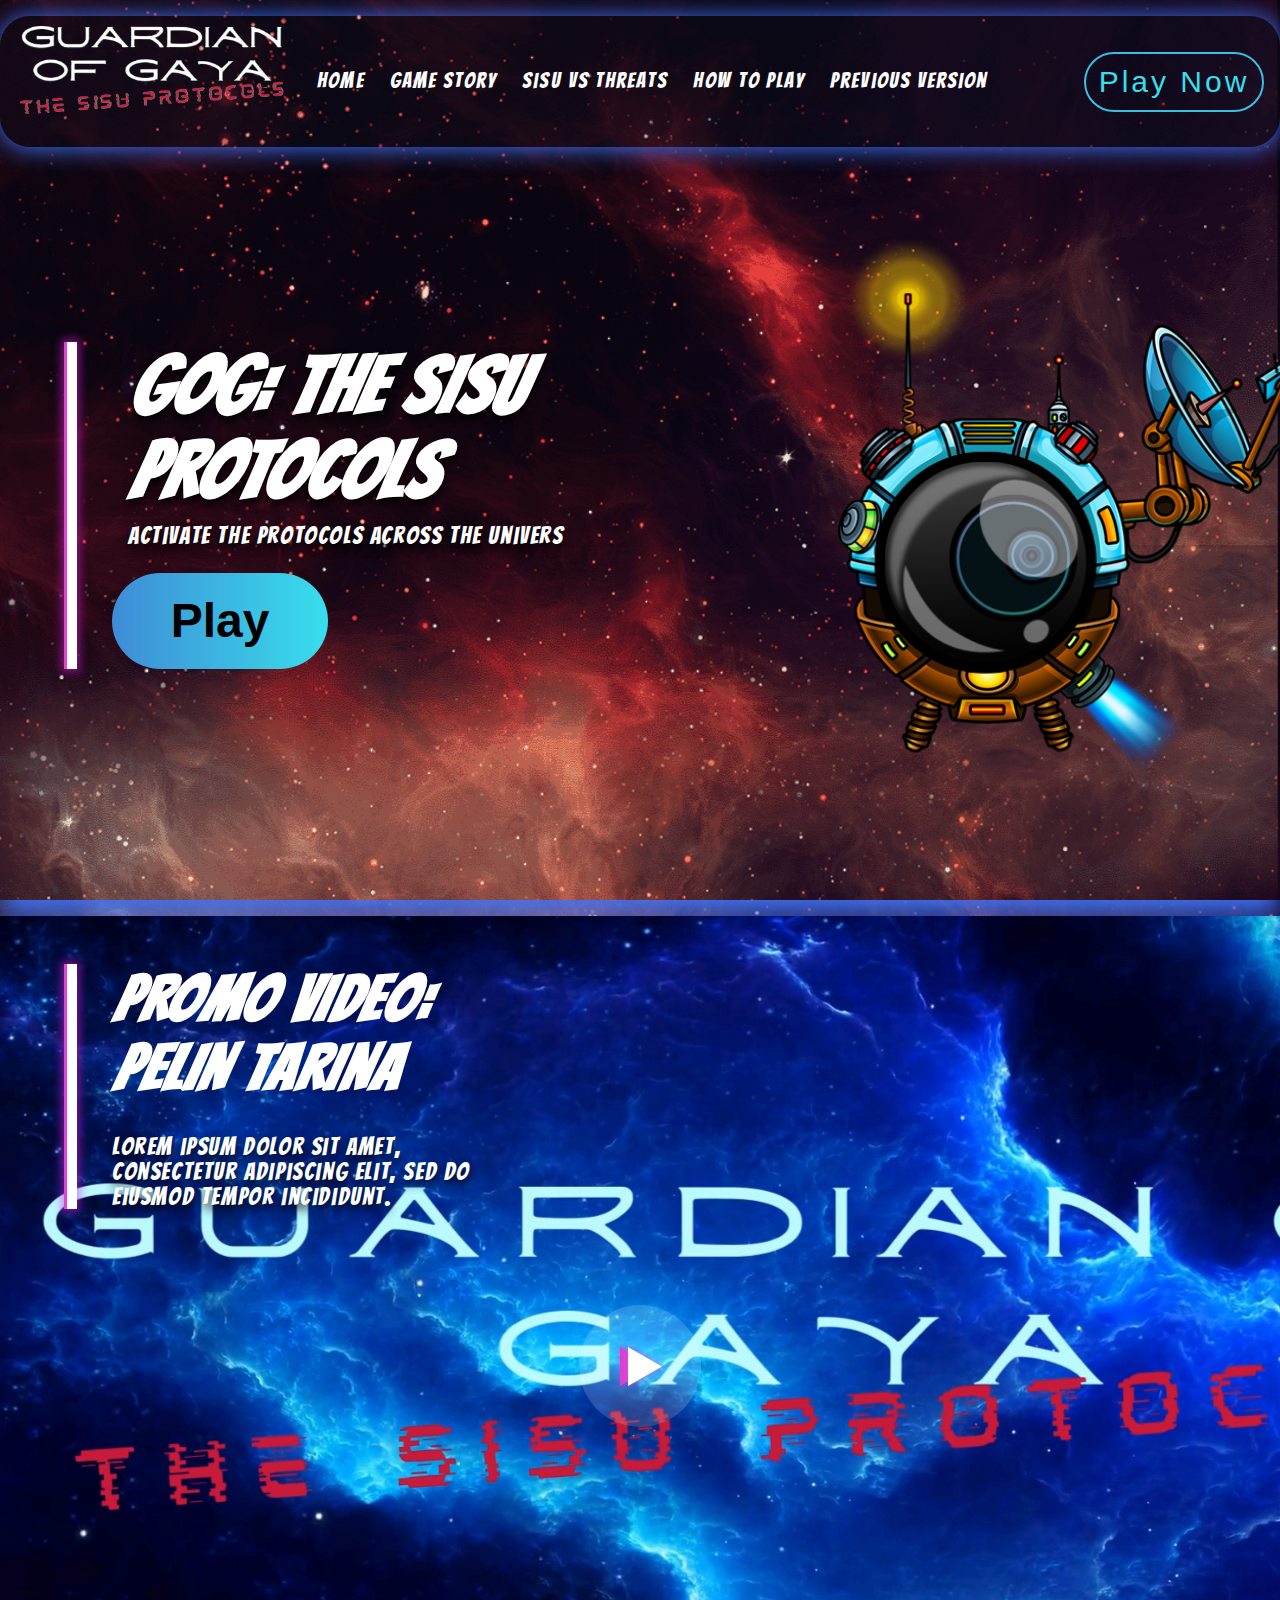
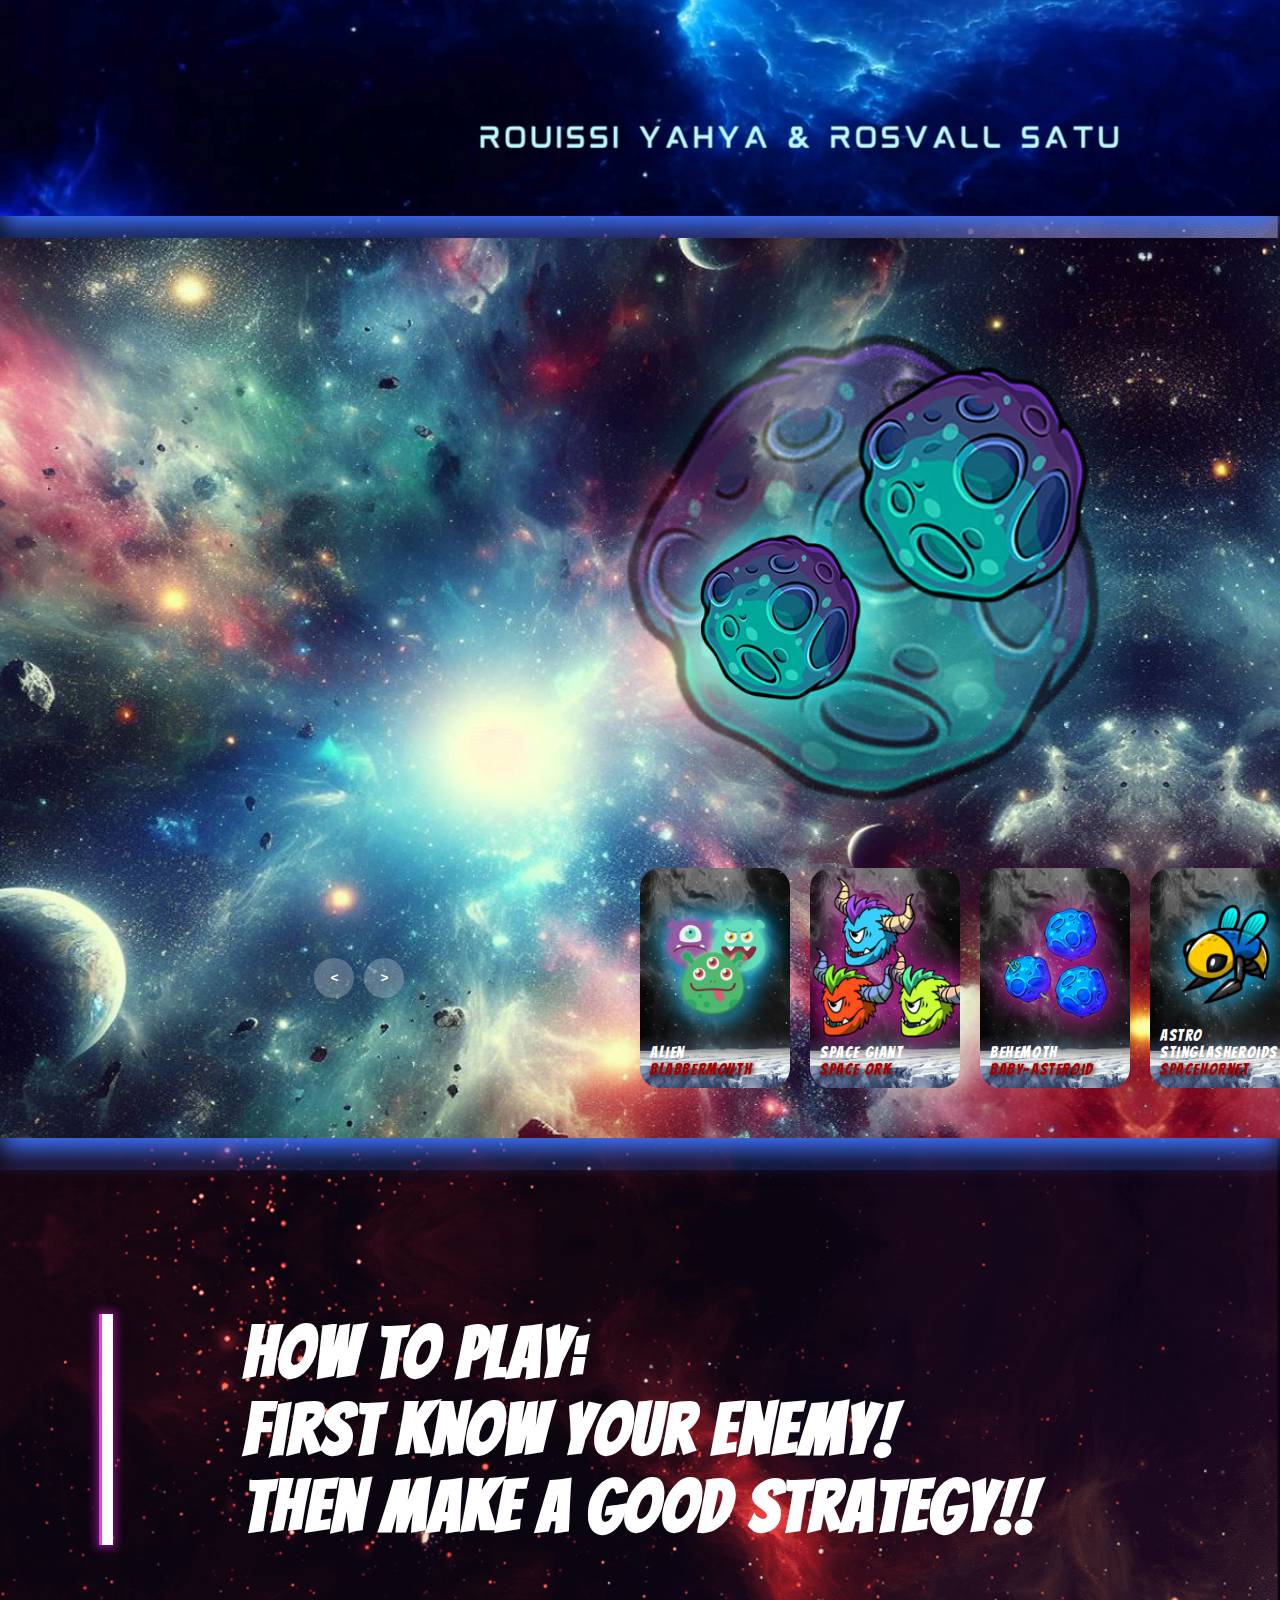
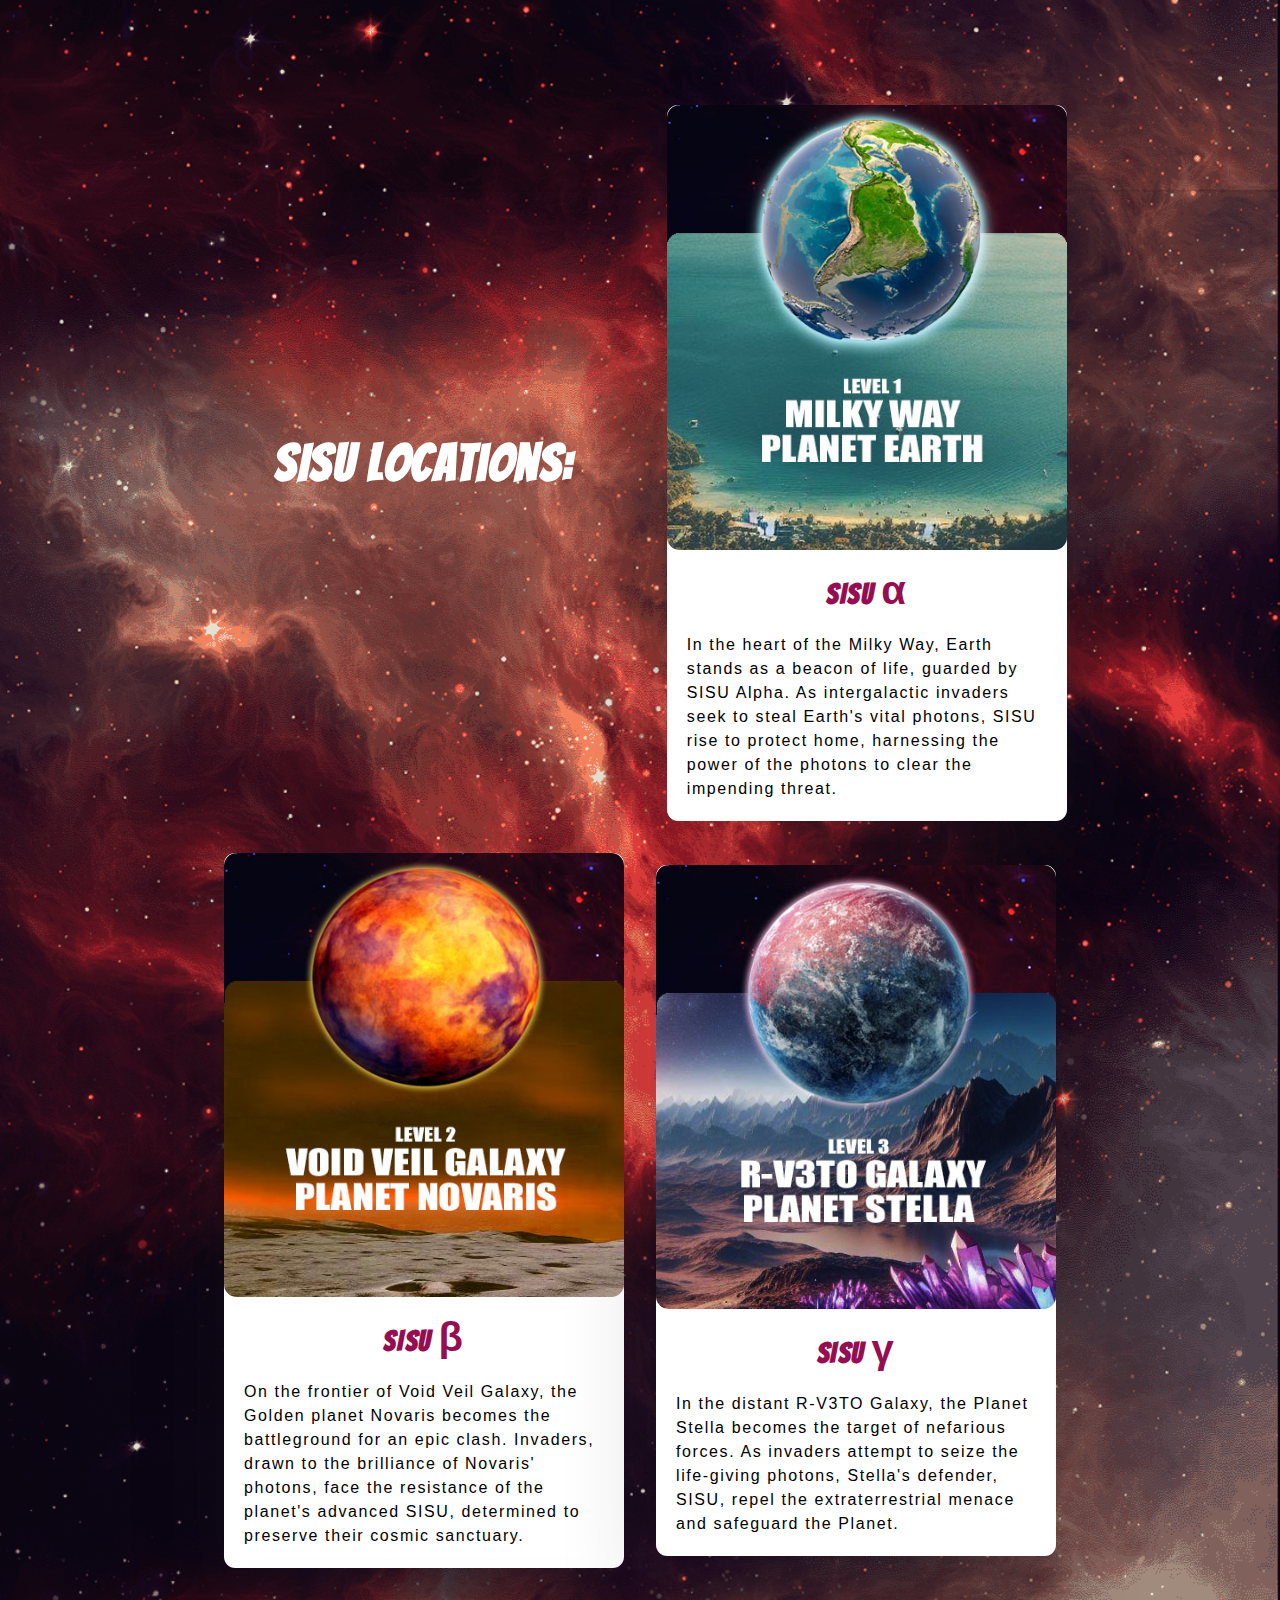
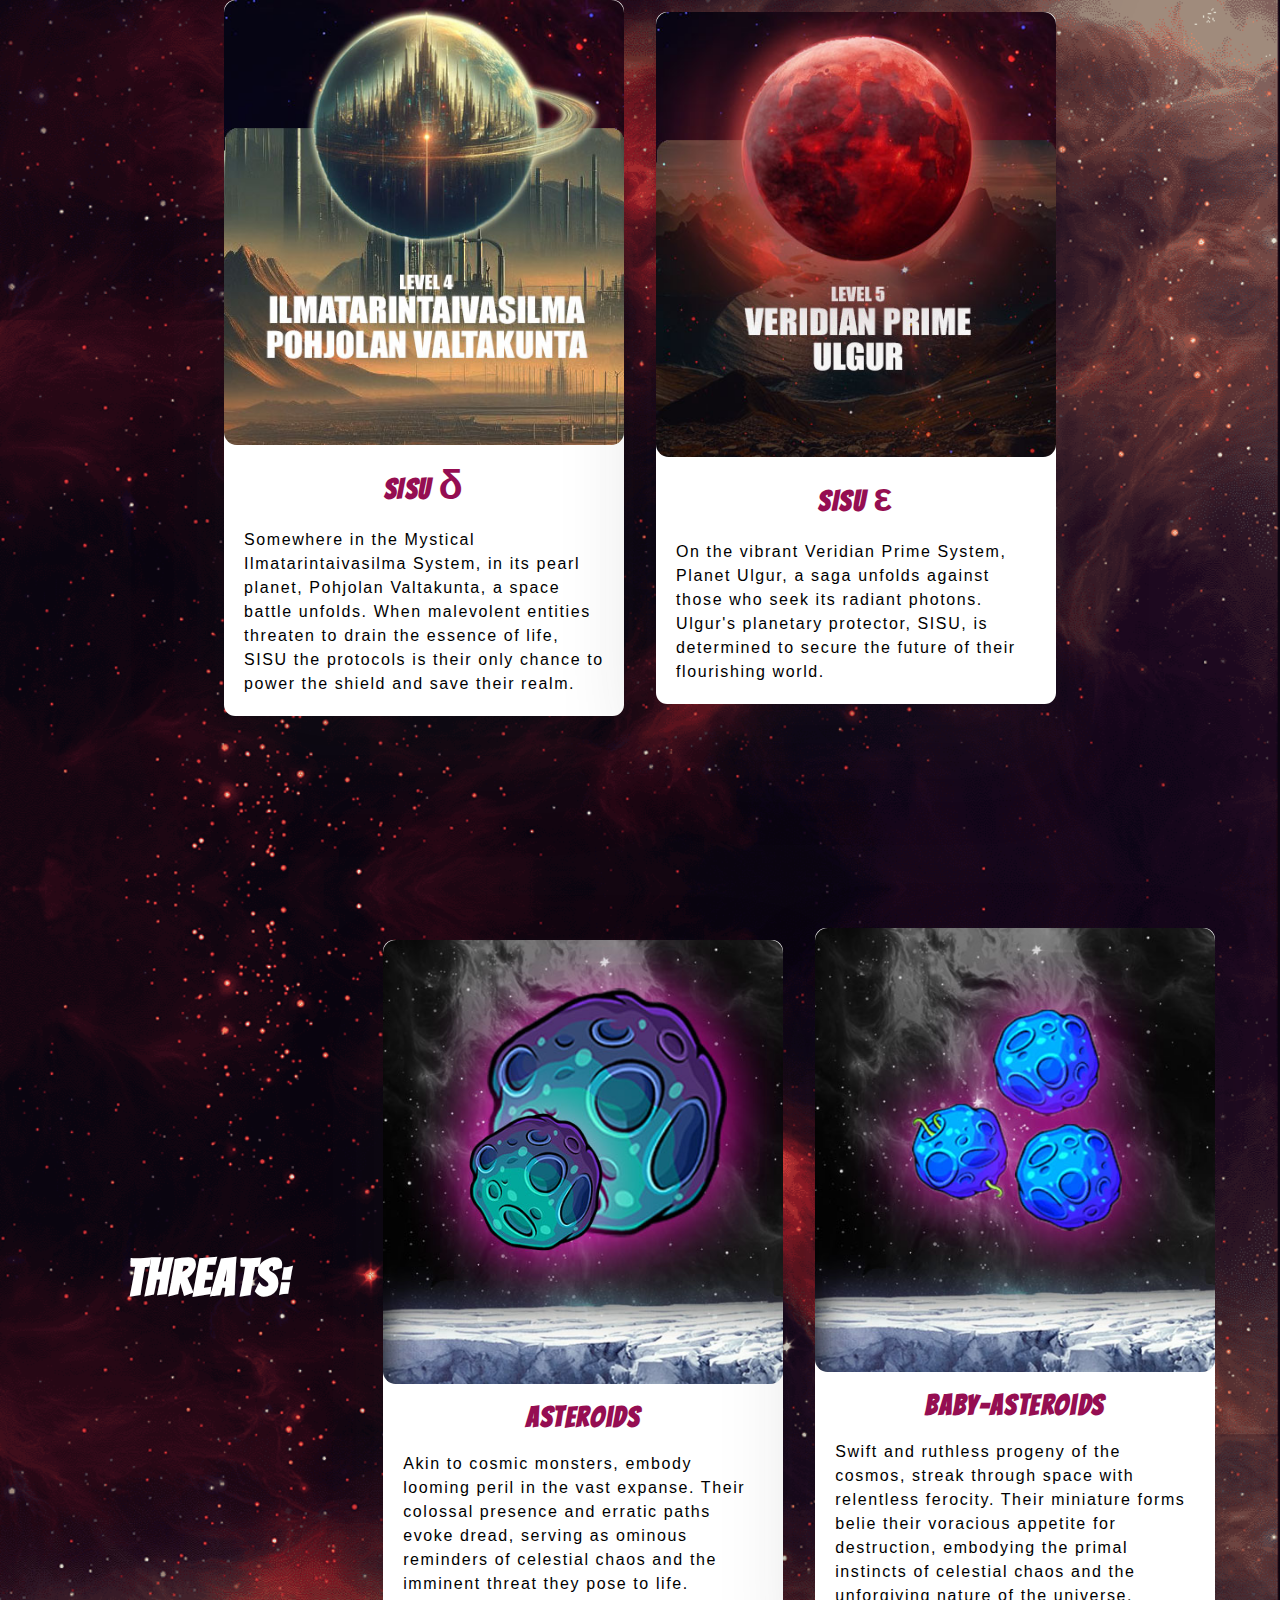
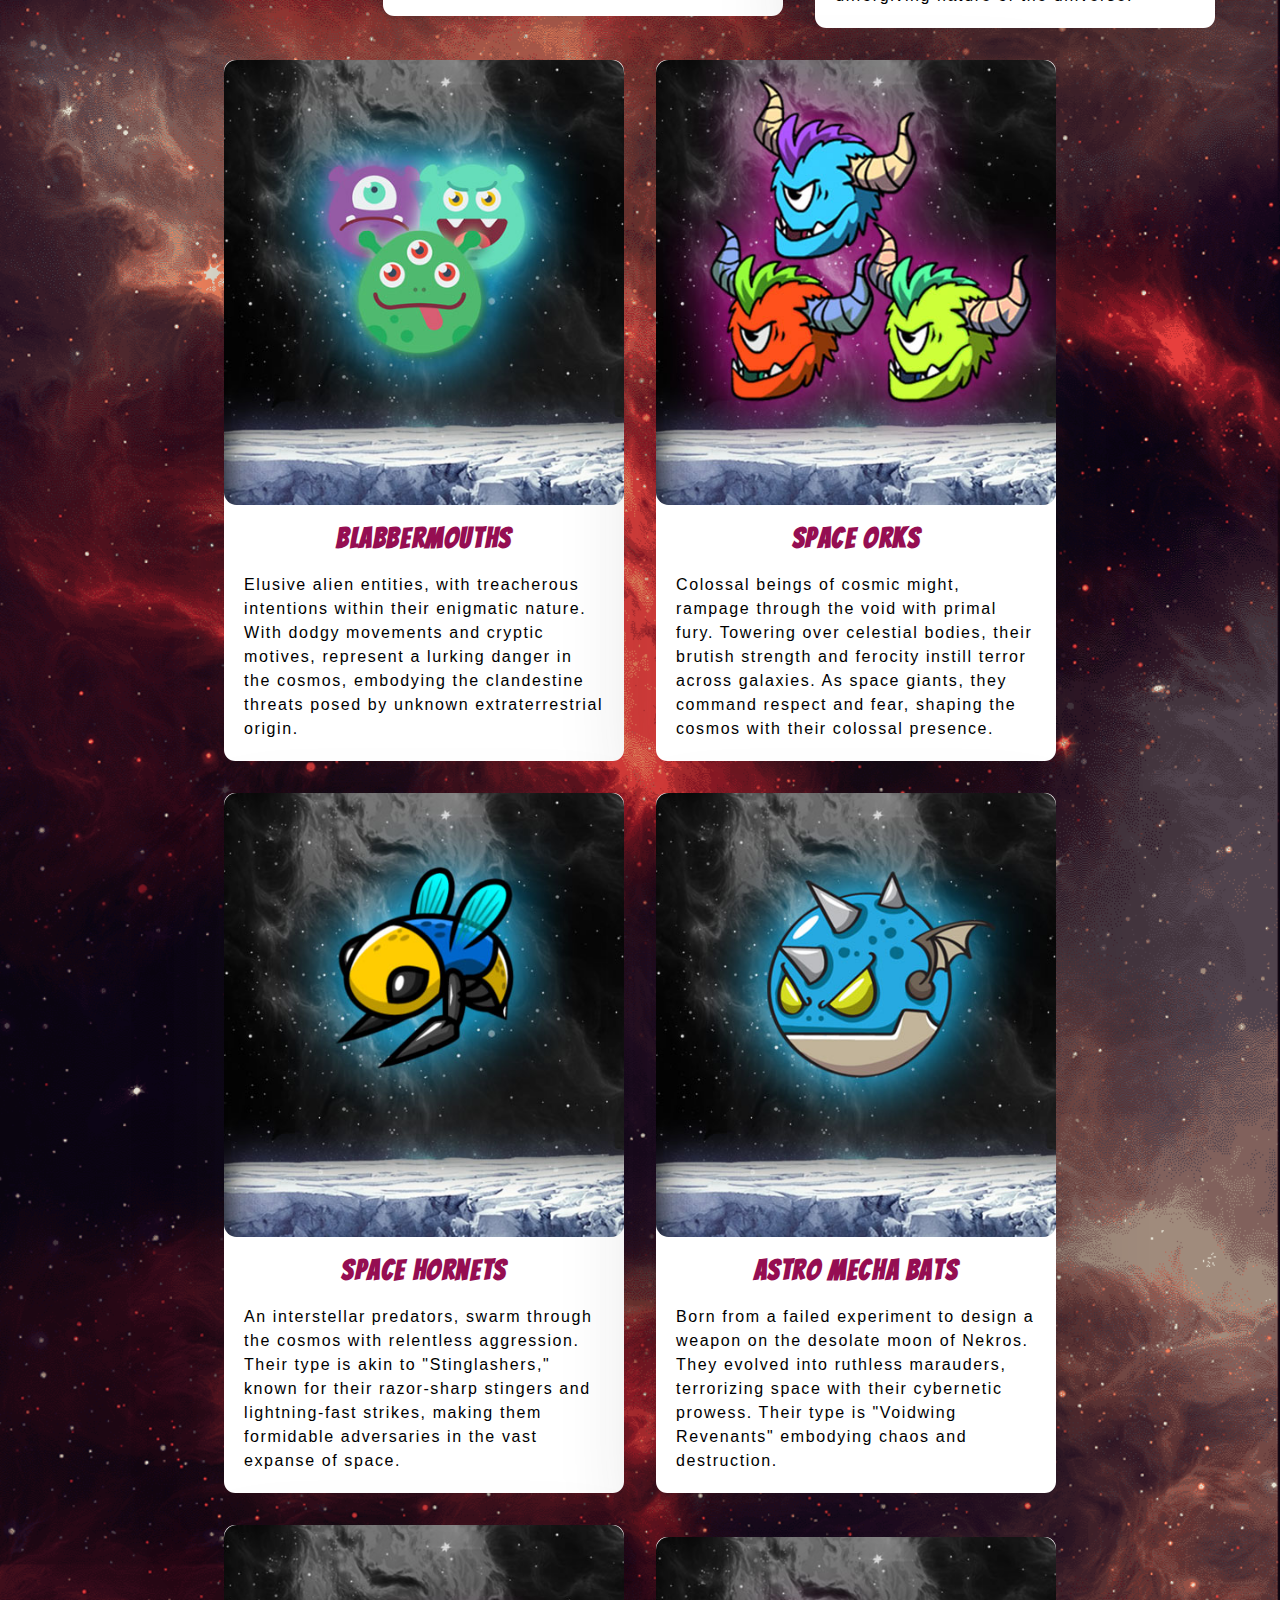
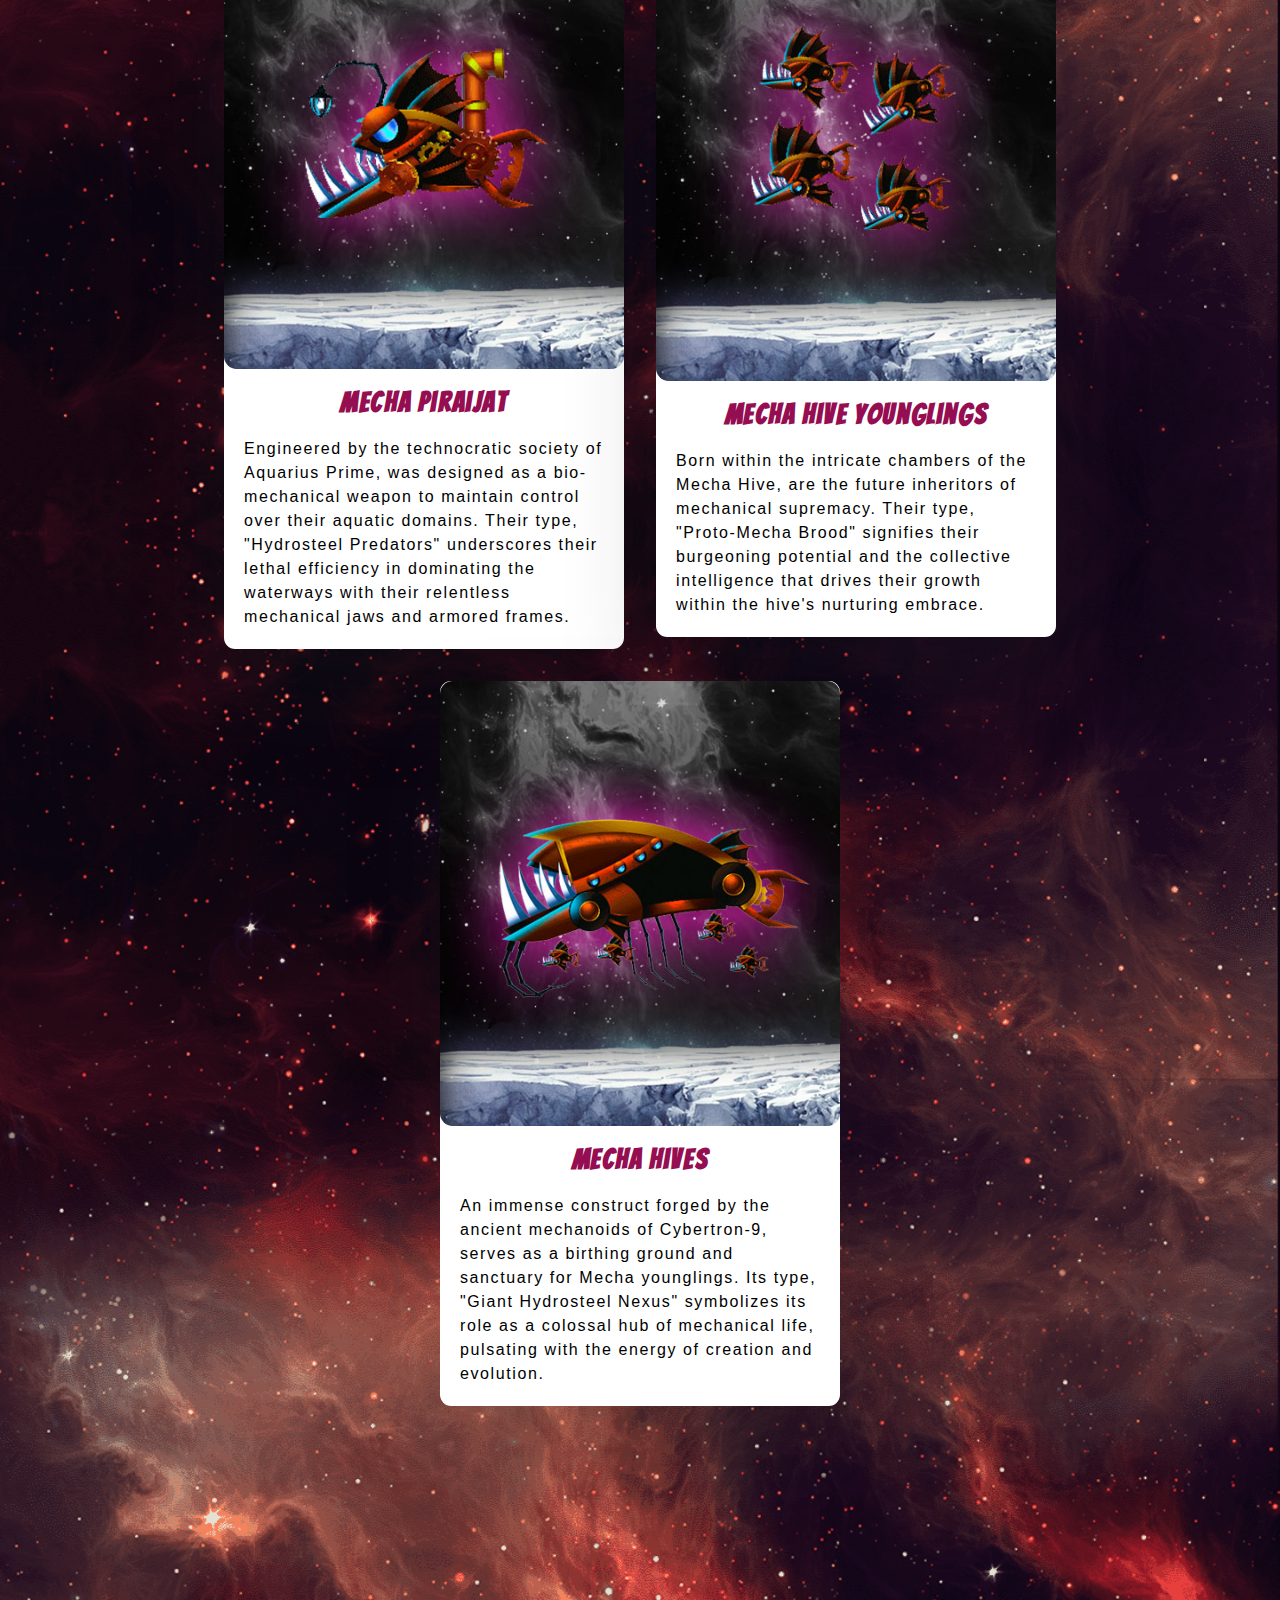
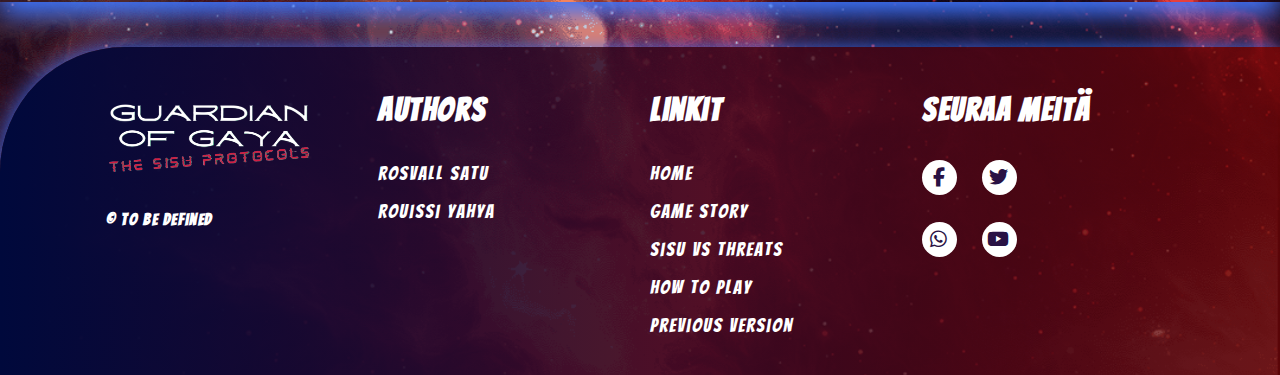
==== index.html @ a4e8c4a3 "style for carousel p" ====
<!DOCTYPE html>
<html lang="en">

<head>
  <meta charset="UTF-8" />
  <meta name="viewport" content="width=device-width, initial-scale=1.0" />
  <!-- Favicon -->
  <link rel="icon" type="image/ico" href="./assets/GoG-favicon.ico" />
  <!-- Google Font -->
  <link rel="preconnect" href="https://fonts.googleapis.com" />
  <link rel="preconnect" href="https://fonts.gstatic.com" crossorigin />
  <link href="https://fonts.googleapis.com/css2?family=Bangers&display=swap" rel="stylesheet" />
  <title>GoG: the SISU Protocols</title>
  <link href="https://cdn.jsdelivr.net/npm/bootstrap@5.3.2/dist/css/bootstrap.min.css" rel="stylesheet"
    integrity="sha384-T3c6CoIi6uLrA9TneNEoa7RxnatzjcDSCmG1MXxSR1GAsXEV/Dwwykc2MPK8M2HN" crossorigin="anonymous" />
  <link rel="stylesheet" href="https://cdnjs.cloudflare.com/ajax/libs/font-awesome/6.2.0/css/all.min.css" />
  <link rel="stylesheet" href="./css/magnific-popup.css" />
  <!-- Main Stylesheets -->
  <link rel="stylesheet" href="./style.css" />
</head>

<body>
  <!-- Top Header Code -->
  <div class="wrapper">
    <nav>
      <div class="menu">
        <!-- logo -->
        <div class="logo">
          <img src="./assets/img/transparent-logo-white.png" onclick="goTo('./index.html')" />
        </div>

        <!-- Menu Bar Code -->
        <input type="checkbox" id="check" />
        <label for="check" class="checkbtn">
          <i class="fas fa-bars"></i>
        </label>
        <ul>
          <li>
            <div class="MobNavBtns">
              <button onclick="goTo('./gog.html')">Play Now</button>
            </div>
          </li>
          <li><a href="./index.html">Home</a></li>
          <li><a href="#game-story">Game Story</a></li>
          <li><a href="#carousel">Sisu vs Threats</a></li>
          <li><a href="#howToPlay">How to play</a></li>
          <li>
            <a href="https://yaro101.github.io/Guardian-of-Gaia-The-SISU-Protocols/">Previous version</a>
          </li>
        </ul>

        <!-- Menu Bar Code End -->

        <!-- Header Button Code -->
        <div class="NavBtns">
          <button onclick="goTo('./gog.html')">Play Now</button>
        </div>
        <!-- Header Button Code End -->
      </div>
    </nav>
    <!-- Top Header Code End -->

    <!-- Content Code -->
    <div class="container complete">
      <div class="InnerDiv">
        <div class="center video-text">
          <p class="title">GoG: The SISU Protocols</p>
          <p class="sub_des">
            Activate the Protocols across the univers
          </p>
          <div class="btns">
            <button onclick="goTo('./gog.html')">Play</button>
          </div>
        </div>
      </div>
    </div>
    <!-- Content Code End -->
  </div>

  <!-- Intro video section -->
  <section id="game-story" class="intro-video-section set-bg d-flex" data-setbg="./assets/img/promo-bg.png">
    <a href="./assets/img/Guardian of Gaya - Pelin tarina.mp4" class="video-play-btn video-popup"><img
        src="./assets/img/icons/solid-right-arrow.png" alt="#" /></a>
    <div class="container">
      <div class="video-text">
        <h2>Promo video: Pelin tarina</h2>
        <p>
          Lorem ipsum dolor sit amet, consectetur adipiscing elit, sed do
          eiusmod tempor incididunt.
        </p>
      </div>
    </div>
  </section>
  <!-- Intro section end -->

  <!-- Carousel -->
  <div id="carousel" class="carousel">
    <!-- list item -->
    <div class="list">
      <div class="item">
        <img src="./assets/img/carousel1.jpg" />
        <div class="content">
          <div class="author">Milkeyway Galaxy</div>
          <div class="title">Behemoths</div>
          <div class="topic">Asteroids</div>
          <div class="des">
            <!-- lorem 50 -->
            <p>
              Description: High Threat !! <br>
              Recommendation: Destroy ! <br>
              If destroyed : +2 &#947; <br>
              Vs The planet : Game over <br>
              Vs SISU : -1 live and -4 &#947;
            </p>
          </div>
        </div>
      </div>
      <div class="item">
        <img src="./assets/img/carousel2.jpg" />
        <div class="content">
          <div class="author">Origin: unknown</div>
          <div class="title">Alien</div>
          <div class="topic">Blabbermouths</div>
          <div class="des">
            <p>
              Blabbermouths, elusive alien entities, conceal treacherous
              intentions within their enigmatic nature. With stealthy
              movements and cryptic motives, they represent a lurking danger
              in the cosmos, embodying the clandestine threats posed by
              unknown extraterrestrial forces.
            </p>
          </div>
        </div>
      </div>
      <div class="item">
        <img src="./assets/img/carousel3.jpg" />
        <div class="content">
          <div class="author">Origin: unknown</div>
          <div class="title">Space Giants</div>
          <div class="topic">Space Orks</div>
          <div class="des">
            <p>
              Space Orks, colossal beings of cosmic might, rampage through the
              void with primal fury. Towering over celestial bodies, their
              brutish strength and ferocity instill terror across galaxies. As
              space giants, they command respect and fear, shaping the cosmos
              with their colossal presence.
            </p>
          </div>
        </div>
      </div>
      <div class="item">
        <img src="./assets/img/carousel4.jpg" />
        <div class="content">
          <div class="author">Origin: Milkeyway Galaxy</div>
          <div class="title">Behemoths</div>
          <div class="topic">Baby-Asteroid</div>
          <div class="des">
            <p>
              Baby-Asteroids, swift and ruthless progeny of the cosmos, streak
              through space with relentless ferocity. Their miniature forms
              belie their voracious appetite for destruction, embodying the
              primal instincts of celestial chaos and the unforgiving nature
              of the universe.
            </p>
          </div>
        </div>
      </div>
      <div class="item">
        <img src="./assets/img/carousel5.jpg" />
        <div class="content">
          <div class="author">Origin: unknown</div>
          <div class="title">Astro Stinglasheroids</div>
          <div class="topic">Spacehornets</div>
          <div class="des">
            <!-- lorem 50 -->
            <p>
              Spacehornets, a swarm of interstellar predators, swarm through
              the cosmos with relentless aggression. Their type is akin to
              "Stinglashers," known for their razor-sharp stingers and
              lightning-fast strikes, making them formidable adversaries in
              the vast expanse of space.
            </p>
          </div>
        </div>
      </div>
      <div class="item">
        <img src="./assets/img/carousel6.jpg" />
        <div class="content">
          <div class="author">Origin: the desolate moon of Nekros</div>
          <div class="title">Voidwing Revenants</div>
          <div class="topic">Astro Mecha Bat</div>
          <div class="des">
            <p>
              The Astro Mecha Bat, born from a failed experiment on the
              desolate moon of Nekros, was initially designed as a weapon of
              mass destruction. Escaping captivity, they evolved into ruthless
              marauders, terrorizing space with their cybernetic prowess.
              Their type is "Voidwing Revenants" embodying chaos and
              destruction in the cosmos.
            </p>
          </div>
        </div>
      </div>
      <div class="item">
        <img src="./assets/img/carousel7.jpg" />
        <div class="content">
          <div class="author">Origin: Cybertron-9</div>
          <div class="title">Hydrosteel Nexus</div>
          <div class="topic">Mecha Piraija</div>
          <div class="des">
            <p>
              The Mecha Piranha, engineered by the technocratic society of
              Aquarius Prime, was designed as a bio-mechanical weapon to
              maintain control over their aquatic domains. Their type,
              "Hydrosteel Predators" underscores their lethal efficiency in
              dominating the waterways with their relentless mechanical jaws
              and armored frames.
            </p>
          </div>
        </div>
      </div>
      <div class="item">
        <img src="./assets/img/carousel8.jpg" />
        <div class="content">
          <div class="author">Origin: Cybertron-9</div>
          <div class="title">Proto-Mecha Brood</div>
          <div class="topic">Hive Younglings</div>
          <div class="des">
            <p>
              The Hive Younglings, born within the intricate chambers of the
              Mecha Hive, are the future inheritors of mechanical supremacy.
              Their type, "Proto-Mecha Brood" signifies their burgeoning
              potential and the collective intelligence that drives their
              growth within the hive's nurturing embrace.
            </p>
          </div>
        </div>
      </div>
      <div class="item">
        <img src="./assets/img/carousel9.jpg" />
        <div class="content">
          <div class="author">Origin: Cybertron-9</div>
          <div class="title">Giant Hydrosteel Nexus</div>
          <div class="topic">Mecha Hive</div>
          <div class="des">
            <p>
              The Mecha Hive, an immense construct forged by the ancient
              mechanoids of Cybertron-9, serves as a birthing ground and
              sanctuary for Mecha younglings. Its type, "Titanic Nexus,"
              symbolizes its role as a colossal hub of mechanical life,
              pulsating with the energy of creation and evolution.
            </p>
          </div>
        </div>
      </div>
      <div class="item">
        <img src="./assets/img/carousel10.jpg" />
        <div class="content">
          <div class="author">5 Diverse levels</div>
          <div class="title">5 Unique Planets</div>
          <div class="topic">5 Unique Galaxies</div>
          <div class="des">
            <p>
              At each level, the challenges intensify, presenting ever more formidable threats. Brace yourself for
              escalating difficulties as you progress, with each stage introducing increasingly daunting adversaries.
            </p>
          </div>
        </div>
      </div>
    </div>
    <!-- list thumnail -->
    <div class="thumbnail">
      <div class="item">
        <img src="./assets/img/asteroids-info.jpg" />
        <div class="content">
          <div class="title">Behemoth</div>
          <div class="description">Asteroid</div>
        </div>
      </div>
      <div class="item">
        <img src="./assets/img/blabbermouths-info.jpg" />
        <div class="content">
          <div class="title">Alien</div>
          <div class="description">Blabbermouth</div>
        </div>
      </div>
      <div class="item">
        <img src="./assets/img/spaceorks-info.jpg" />
        <div class="content">
          <div class="title">Space Giant</div>
          <div class="description">Space Ork</div>
        </div>
      </div>
      <div class="item">
        <img src="./assets/img/babyasteroids-info.jpg" />
        <div class="content">
          <div class="title">Behemoth</div>
          <div class="description">Baby-Asteroid</div>
        </div>
      </div>
      <div class="item">
        <img src="./assets/img/spacehornets-info.jpg" />
        <div class="content">
          <div class="title">Astro Stinglasheroids</div>
          <div class="description">Spacehornet</div>
        </div>
      </div>
      <div class="item">
        <img src="./assets/img/astromechabat-info.jpg" />
        <div class="content">
          <div class="title">Voidwing Revenants</div>
          <div class="description">Astro Mecha Bat</div>
        </div>
      </div>
      <div class="item">
        <img src="./assets/img/mechapiraija-info.jpg" />
        <div class="content">
          <div class="title">Hydrosteel Nexus</div>
          <div class="description">Mecha Piraija</div>
        </div>
      </div>
      <div class="item">
        <img src="./assets/img/hiveyoungling-info.jpg" />
        <div class="content">
          <div class="title">Proto-Mecha Brood</div>
          <div class="description">Younglings</div>
        </div>
      </div>
      <div class="item">
        <img src="./assets/img/mechahive-info.jpg" />
        <div class="content">
          <div class="title">Giant Hydrosteel Nexus</div>
          <div class="description">Mecha Hive</div>
        </div>
      </div>
      <div class="item">
        <img src="./assets/img/level-info.jpg" />
        <div class="content">
          <div class="title">5 Levels</div>
          <div class="description">Various Threats</div>
        </div>
      </div>
    </div>
    <!-- next prev -->

    <div class="arrows">
      <button id="prev"><</button>
      <button id="next">></button>
    </div>
    <!-- time running -->
    <div class="time"></div>
  </div>

  <!-- How to play card layout -->
  <div id="howToPlay" class="h2p-container">
    <h1 class="video-text">
      How To Play: <br />
      First Know your enemy! <br />
      Then Make a good Strategy!!
    </h1>
    <!-- Planets Cards -->
    <div class="h2p-content-section planet-cards">
      <h2 class="descr">SISU Locations:</h2>
      <div class="info-card">
        <img src="./assets/img/earth-info.jpg" />
        <h2>SISU <span class="highlight">&#945;</span></h2>
        <p>
          In the heart of the Milky Way, Earth stands as a beacon of life,
          guarded by SISU Alpha. As intergalactic invaders seek to steal
          Earth's vital photons, SISU rise to protect home,
          harnessing the power of the photons to clear the impending threat.
          <br />
        </p>
      </div>
      <div class="info-card">
        <img src="./assets/img/novaris-info.jpg" />
        <h2>SISU <span class="highlight">&#946;</span></h2>
        <p>
          On the frontier of Void Veil Galaxy, the Golden planet Novaris
          becomes the battleground for an epic clash. Invaders, drawn to the
          brilliance of Novaris' photons, face the resistance of the planet's
          advanced SISU, determined to preserve their cosmic
          sanctuary. <br />
        </p>
      </div>
      <div class="info-card">
        <img src="./assets/img/stella-info.jpg" />
        <h2>SISU <span class="highlight">&#947;</span></h2>
        <p>
          In the distant R-V3TO Galaxy, the Planet Stella
          becomes the target of nefarious forces. As invaders attempt to seize
          the life-giving photons, Stella's defender, SISU, repel the extraterrestrial menace and safeguard
          the Planet.
        </p>
      </div>
      <div class="info-card">
        <img src="./assets/img/pohjolanvaltakunta-info.jpg" />
        <h2>SISU <span class="highlight">&#948;</span></h2>
        <p>
          Somewhere in the Mystical Ilmatarintaivasilma System, in its pearl planet, Pohjolan
          Valtakunta, a space battle unfolds. When malevolent entities threaten
          to drain the essence of life, SISU the protocols is their only chance to power the shield and save their
          realm.
        </p>
      </div>
      <div class="info-card">
        <img src="./assets/img/ulgur-info.jpg" />
        <h2>SISU <span class="highlight">&#949;</span></h2>
        <p>
          On the vibrant Veridian Prime System, Planet Ulgur, a saga unfolds
          against those who seek its radiant photons. Ulgur's planetary
          protector, SISU, is determined to secure the future of their
          flourishing world.
        </p>
      </div>
    </div>
    <!-- Threats Cards -->
    <div class="h2p-content-section">
      <h2 class="descr">Threats:</h2>
      <div class="info-card threat-card">
        <img src="./assets/img/asteroids-info.jpg" />
        <h2>Asteroids</h2>
        <p>
          Akin to cosmic monsters, embody looming peril in the vast
          expanse. Their colossal presence and erratic paths evoke dread,
          serving as ominous reminders of celestial chaos and the imminent
          threat they pose to life.
        </p>
      </div>
      <div class="info-card threat-card">
        <img src="./assets/img/babyasteroids-info.jpg" />
        <h2>Baby-Asteroids</h2>
        <p>
          Swift and ruthless progeny of the cosmos, streak
          through space with relentless ferocity. Their miniature forms belie
          their voracious appetite for destruction, embodying the primal
          instincts of celestial chaos and the unforgiving nature of the
          universe.
        </p>
      </div>
      <div class="info-card">
        <img src="./assets/img/blabbermouths-info.jpg" />
        <h2>Blabbermouths</h2>
        <p>
          Elusive alien entities, with treacherous
          intentions within their enigmatic nature. With dodgy movements
          and cryptic motives, represent a lurking danger in the cosmos,
          embodying the clandestine threats posed by unknown extraterrestrial
          origin.
        </p>
      </div>
      <div class="info-card threat-card">
        <img src="./assets/img/spaceorks-info.jpg" />
        <h2>Space Orks</h2>
        <p>
          Colossal beings of cosmic might, rampage through the
          void with primal fury. Towering over celestial bodies, their brutish
          strength and ferocity instill terror across galaxies. As space
          giants, they command respect and fear, shaping the cosmos with their
          colossal presence.
        </p>
      </div>
      <div class="info-card">
        <img src="./assets/img/spacehornets-info.jpg" />
        <h2>Space Hornets</h2>
        <p>
          An interstellar predators, swarm through the
          cosmos with relentless aggression. Their type is akin to
          "Stinglashers," known for their razor-sharp stingers and
          lightning-fast strikes, making them formidable adversaries in the
          vast expanse of space.
        </p>
      </div>
      <div class="info-card">
        <img src="./assets/img/astromechabat-info.jpg" />
        <h2>Astro Mecha Bats</h2>
        <p>
          Born from a failed experiment to design a weapon on the desolate
          moon of Nekros. They evolved into ruthless
          marauders, terrorizing space with their cybernetic prowess. Their
          type is "Voidwing Revenants" embodying chaos and destruction.
        </p>
      </div>
      <div class="info-card threat-card">
        <img src="./assets/img/mechapiraija-info.jpg" />
        <h2>Mecha Piraijat</h2>
        <p>
          Engineered by the technocratic society of
          Aquarius Prime, was designed as a bio-mechanical weapon to maintain
          control over their aquatic domains. Their type, "Hydrosteel
          Predators" underscores their lethal efficiency in dominating the
          waterways with their relentless mechanical jaws and armored frames.
        </p>
      </div>
      <div class="info-card threat-card">
        <img src="./assets/img/hiveyoungling-info.jpg" />
        <h2>Mecha Hive Younglings</h2>
        <p>
          Born within the intricate chambers of the Mecha
          Hive, are the future inheritors of mechanical supremacy. Their type,
          "Proto-Mecha Brood" signifies their burgeoning potential and the
          collective intelligence that drives their growth within the hive's
          nurturing embrace.
        </p>
      </div>
      <div class="info-card threat-card">
        <img src="./assets/img/mechahive-info.jpg" />
        <h2>Mecha Hives</h2>
        <p>
          An immense construct forged by the ancient
          mechanoids of Cybertron-9, serves as a birthing ground and sanctuary
          for Mecha younglings. Its type, "Giant Hydrosteel Nexus" symbolizes its role
          as a colossal hub of mechanical life, pulsating with the energy of
          creation and evolution.
        </p>
      </div>
    </div>
  </div>
  <footer>
    <div class="row">
      <div class="col">
        <a href="'./index.html'"><img src="./assets/img/transparent-logo-white.png" class="logo" alt="logo" /></a>
        <h5>© to be defined</h5>
      </div>
      <div class="col">
        <h3>Authors</h3>
        <ul class="footer-ul">
          <li><a href="https://github.com/saturosvall">Rosvall Satu</a></li>
          <li><a href="https://github.com/Yaro101">Rouissi Yahya</a></li>
        </ul>
      </div>
      <div class="col">
        <h3>Linkit</h3>
        <ul class="footer-ul">
          <li><a href="./index.html">Home</a></li>
          <li><a href="#game-story">Game Story</a></li>
          <li><a href="#carousel">Sisu vs Threats</a></li>
          <li><a href="#howToPlay">How to play</a></li>
          <li>
            <a href="https://yaro101.github.io/Guardian-of-Gaia-The-SISU-Protocols/">Previous version</a>
          </li>
        </ul>
      </div>
      <div class="col">
        <h3>Seuraa meitä</h3>
        <div class="some">
          <a href="#"><i class="fab fa-facebook-f"></i></a>
          <a href="#"><i class="fab fa-twitter"></i></a>
          <br /><br />
          <a href="#"><i class="fab fa-whatsapp"></i></a>
          <a href="#"><i class="fab fa-youtube"></i></a>
        </div>
      </div>
    </div>
  </footer>

  <!--======  cdnjs and Javascripts & Jquery for webpage ======-->
  <script src="https://cdn.jsdelivr.net/npm/bootstrap@5.3.2/dist/js/bootstrap.bundle.min.js"
    integrity="sha384-C6RzsynM9kWDrMNeT87bh95OGNyZPhcTNXj1NW7RuBCsyN/o0jlpcV8Qyq46cDfL"
    crossorigin="anonymous"></script>
  <script src="./webpage-js/jquery-3.2.1.min.js"></script>
  <script src="./webpage-js/jquery.magnific-popup.min.js"></script>
  <script src="./webpage-js/main.js"></script>
</body>

</html>
---- style.css ----
* {
  margin: 0;
  padding: 0;
  box-sizing: border-box;
}

html,
body {
  height: 100%;
  font-family: "Bangers", sans-serif;
  letter-spacing: 0.1em;
  -webkit-font-smoothing: antialiased;
}

body {
  background-image: url(./assets/img/websiteBackground.png);
  background-size: cover;
  background-position: top center;
  background-repeat: repeat-y;
}

nav {
  width: 100%;
  padding: 1em 0;
  z-index: 12;
}

nav .menu {
  max-width: 100%;
  margin: auto;
  display: flex;
  align-items: center;
  justify-content: space-between;
  padding: 0 1em;
  background: #08162438;
  border-radius: 30px;
  /* padding: 2px 20px 0; */
  /* margin: 1em 1em; */
  box-shadow: 0 1px 25px hsl(223, 99%, 62%);
}

.menu .logo img {
  width: 270px;
  cursor: pointer;
}

.menu ul li {
  list-style: none;
}

.menu ul li a {
  text-decoration: none;
  color: #fff;
  font-size: 1.3rem;
  letter-spacing: 0.1em;
  font-weight: 500;
  padding: 0.5em 0.6em;
  border-radius: 50px;
  transition: all 0.3s ease;
}

.menu ul li a:hover {
  background-image: linear-gradient(to right, #3f8cd6, #38deec);
  color: #000;
  margin: 0.5em 1em;
  box-shadow: 0 0px 25px hsl(223, 99%, 62%);
}

.NavBtns button {
  height: 60px;
  width: 180px;
  border-radius: 50px;
  border: 2px solid #3bbee3;
  font-size: 30px;
  letter-spacing: 0.1em;
  font-weight: 500;
  padding: 0 10px;
  cursor: pointer;
  outline: none;
  transition: all 0.3s ease;
  color: #38deec;
  background: transparent;
}

.NavBtns button:hover {
  background-image: linear-gradient(to right, #3f8cd6, #38deec);
  color: #000;
  margin: 0.7em 0.4em;
  box-shadow: 0 1px 25px hsl(223, 99%, 62%);
}

.wrapper {
  height: 100%;
  box-shadow: 0 13px 25px hsl(223, 99%, 62%);
}

.container {
  width: 100%;
  height: auto;
  margin: 0 auto;
  padding: 1em 1em;
  margin: 1em 1em;
  /* box-shadow: 0 0px 25px hsl(223, 99%, 62%); */
}
.complete {
  height: 60%;
  width: 100%;
  margin-top: 8vh;
  background-image: url(./assets/img/robot_pose1.png);
  background-repeat: no-repeat;
  background-size: contain;
  background-position-x: right;
  display: flex;
  align-items: center;
  /* border-top-left-radius: 20px;
  border-top-right-radius: 20px; */
  /* box-shadow: 0 3px 25px hsl(355, 78%, 55%); */
  /* box-shadow: 0 3px 25px hsl(223,99%,62%); */
  /* box-shadow: 0 -1px 15px hsl(223, 99%, 62%); */
}

.InnerDiv {
  height: 45%;
  width: 100%;
  /* background-image: url(./assets/img/img3.png); */
  background-size: auto;
  display: flex;
  align-items: center;
  /* border-top-left-radius: 20px; */
  /* border-top-right-radius: 20px; */
  /* box-shadow: 0 3px 25px hsl(223,99%,62%); */
  /* box-shadow: 0 3px 25px hsl(355, 78%, 55%); */
}
.InnerDiv > .video-text:after {
  position: absolute;
  content: "";
  width: 0.6em;
  height: 100%;
  left: 1em;
  top: 0;
  border-left: 3px solid #de46d6;
  background: #fff;
  -webkit-box-shadow: 0 0 9px 3px rgba(226, 30, 228, 0.5);
  box-shadow: 0 0 9px 3px rgba(226, 30, 228, 0.5);
}

.center {
  width: 64%;
  /* padding-left: 25px; */
}

.center .title {
  font-size: 5em;
  text-transform: uppercase;
  font-style: italic;
  font-weight: 700;
  color: #fff;
  margin-left: 1rem;
  margin-bottom: 1px;
}

.center .sub_des {
  color: #fff;
  font-size: 1.5em;
  margin: 11px 0 25px 1rem;
}
.des > p {
  color: #fff;
  font-size: 1.8em;
  text-shadow: 0 5px 10px rgba(0, 0, 0, 0.925);
  /* padding-right: 55px; */
  /* margin: 0 0 5px 1.5rem; */
}

.center .btns button {
  height: 2em;
  width: 4.5em;
  border-radius: 1em;
  border: none;
  font-size: 3em;
  font-weight: 550;
  padding: 0 10px;
  /* margin-top: 2rem;
  margin-left: 2rem; */
  cursor: pointer;
  outline: none;
  transition: all 0.3s ease;
  background-image: linear-gradient(to right, #3f8cd6, #38deec);
  color: #000;
}

.center .btns button:hover {
  border: 2px solid #3bbee3;
  color: #38deec;
  background: transparent;
  margin: 0.5em 0em;
  box-shadow: 0 0px 25px hsl(223, 99%, 62%);
}

.checkbtn {
  font-size: 30px;
  color: white;
  float: right;
  line-height: normal;
  cursor: pointer;
  display: none;
}

#check {
  display: none;
}

.MobNavBtns button {
  display: none;
  height: 2em;
  width: 6em;
  border-radius: 1em;
  font-size: 3em;
  font-weight: 500;
  /* padding: 0 10px; */
  cursor: pointer;
  outline: none;
  transition: all 0.3s ease;
  color: #ffffff;
  background-image: linear-gradient(to right, #3f8cd6, #38deec);
  border: none;
  margin: 2em 1em;
  box-shadow: 0 1px 25px hsl(223, 99%, 62%);
}
/* Intro video section */

.intro-video-section {
  height: 100%;
  position: relative;
  /* border-top-left-radius: 20px; */
  /* border-top-right-radius: 20px; */
  /* box-shadow: 0 3px 25px hsl(355, 78%, 55%); */
  margin: 1em 0px;
  box-shadow: 0 13px 25px hsl(223, 99%, 62%);
}

.video-play-btn {
  position: absolute;
  left: calc(50% - 61px);
  top: calc(50% - 61px);
  width: 122px;
  height: 122px;
  text-align: center;
  padding-top: 35px;
  border-radius: 50%;
  background: rgba(255, 255, 255, 0.16);
}

.video-text {
  margin-bottom: 80px;
  margin: 2em 1em;
  padding-left: 4em;
  position: relative;
}

.video-text h2 {
  font-size: 4em;
  text-transform: uppercase;
  font-style: italic;
  font-weight: 600;
  color: #fff;
  margin-bottom: 0.5em;
}

.video-text p {
  font-size: 1.5em;
  color: #ffffff;
  font-weight: 500;
  margin-bottom: 0;
  text-shadow: 0 5px 10px rgba(0, 0, 0, 0.897);
}

.video-text:after {
  position: absolute;
  content: "";
  width: 0.6em;
  height: 100%;
  left: 1em;
  top: 0;
  border-left: 3px solid #de46d6;
  background: #fff;
  -webkit-box-shadow: 0 0 9px 3px rgba(226, 30, 228, 0.5);
  box-shadow: 0 0 9px 3px rgba(226, 30, 228, 0.5);
}

/* carousel */
.carousel {
  height: 100%;
  margin-top: -20px;
  width: 100%;
  overflow: hidden;
  position: relative;
  /* border-top-left-radius: 20px; */
  /* border-top-right-radius: 20px; */
  margin: 1.4em 0px;
  box-shadow: 0 13px 25px hsl(223, 99%, 62%);
}
.carousel .list .item {
  width: 100%;
  height: 100%;
  position: absolute;
  inset: 0 0 0 0;
}
.carousel .list .item img {
  width: 100%;
  height: 100%;
  object-fit: cover;
}
.carousel .list .item .content {
  position: absolute;
  top: 10%;
  width: 1140px;
  max-width: 70%;
  left: 45%;
  transform: translateX(-50%);
  padding-right: 30%;
  box-sizing: border-box;
  color: #fff;
  text-shadow: 0 5px 10px rgba(0, 0, 0, 0.897);
}
.carousel .list .item .author {
  font-weight: bold;
  font-size: 25px;
  color: #fff;
  letter-spacing: 10px;
}
.carousel .list .item .title,
.carousel .list .item .topic {
  font-size: 5em;
  font-weight: bold;
  line-height: 1.3em;
}
.carousel .list .item .topic {
  color: hsl(357, 79%, 54%);
}
.carousel .list .item .buttons {
  display: grid;
  grid-template-columns: repeat(2, 130px);
  grid-template-rows: 40px;
  gap: 5px;
  margin-top: 20px;
}
.carousel .list .item .buttons button {
  border: none;
  background-color: #eee;
  letter-spacing: 3px;
  font-family: Poppins;
  font-weight: 500;
}
.carousel .list .item .buttons button:nth-child(2) {
  background-color: transparent;
  border: 1px solid #fff;
  color: #eee;
}
/* thumbail */
.thumbnail {
  position: absolute;
  bottom: 50px;
  left: 50%;
  width: max-content;
  z-index: 100;
  display: flex;
  gap: 20px;
}
.thumbnail .item {
  width: 150px;
  height: 220px;
  flex-shrink: 0;
  position: relative;
}
.thumbnail .item img {
  width: 100%;
  height: 100%;
  object-fit: cover;
  border-radius: 20px;
}
.thumbnail .item .content {
  color: #fff;
  position: absolute;
  bottom: 10px;
  left: 10px;
  right: 10px;
}
.thumbnail .item .content .title {
  font-weight: 500;
}
.thumbnail .item .content .description {
  font-weight: 400;
  color: #a30202;
  text-shadow: 2px 2px 4px rgba(32, 13, 13, 0.74);
}
/* arrows */
.arrows {
  position: absolute;
  top: 80%;
  right: 52%;
  z-index: 100;
  width: 300px;
  max-width: 30%;
  display: flex;
  gap: 10px;
  align-items: center;
}
.arrows button {
  width: 40px;
  height: 40px;
  border-radius: 50%;
  background-color: #eee4;
  border: none;
  color: #fff;
  font-family: monospace;
  font-weight: bold;
  transition: 0.5s;
}
.arrows button:hover {
  background-color: #fff;
  color: #000;
}

/* animation */
.carousel .list .item:nth-child(1) {
  z-index: 1;
}

/* animation text in first item */

.carousel .list .item:nth-child(1) .content .author,
.carousel .list .item:nth-child(1) .content .title,
.carousel .list .item:nth-child(1) .content .topic,
.carousel .list .item:nth-child(1) .content .des,
.carousel .list .item:nth-child(1) .content .buttons {
  transform: translateY(50px);
  filter: blur(20px);
  opacity: 0;
  animation: showContent 0.5s 1s linear 1 forwards;
}
@keyframes showContent {
  to {
    transform: translateY(0px);
    filter: blur(0px);
    opacity: 1;
  }
}
.carousel .list .item:nth-child(1) .content .title {
  animation-delay: 1.2s !important;
}
.carousel .list .item:nth-child(1) .content .topic {
  animation-delay: 1.4s !important;
}
.carousel .list .item:nth-child(1) .content .des {
  animation-delay: 1.6s !important;
}
.carousel .list .item:nth-child(1) .content .buttons {
  animation-delay: 1.8s !important;
}
/* create animation when next click */
.carousel.next .list .item:nth-child(1) img {
  width: 150px;
  height: 220px;
  position: absolute;
  bottom: 50px;
  left: 50%;
  border-radius: 30px;
  animation: showImage 0.5s linear 1 forwards;
}
@keyframes showImage {
  to {
    bottom: 0;
    left: 0;
    width: 100%;
    height: 100%;
    border-radius: 0;
  }
}

.carousel.next .thumbnail .item:nth-last-child(1) {
  overflow: hidden;
  animation: showThumbnail 0.5s linear 1 forwards;
}
.carousel.prev .list .item img {
  z-index: 100;
}
@keyframes showThumbnail {
  from {
    width: 0;
    opacity: 0;
  }
}
.carousel.next .thumbnail {
  animation: effectNext 0.5s linear 1 forwards;
}

@keyframes effectNext {
  from {
    transform: translateX(150px);
  }
}

/* running time */

.carousel .time {
  position: absolute;
  z-index: 1000;
  width: 0%;
  height: 3px;
  background-color: hsl(223, 99%, 62%);
  left: 0;
  top: 0;
}

.carousel.next .time,
.carousel.prev .time {
  animation: runningTime 3s linear 1 forwards;
}
@keyframes runningTime {
  from {
    width: 100%;
  }
  to {
    width: 0;
  }
}

/* prev click */

.carousel.prev .list .item:nth-child(2) {
  z-index: 2;
}

.carousel.prev .list .item:nth-child(2) img {
  animation: outFrame 0.5s linear 1 forwards;
  position: absolute;
  bottom: 0;
  left: 0;
}
@keyframes outFrame {
  to {
    width: 150px;
    height: 220px;
    bottom: 50px;
    left: 50%;
    border-radius: 20px;
  }
}

.carousel.prev .thumbnail .item:nth-child(1) {
  overflow: hidden;
  opacity: 0;
  animation: showThumbnail 0.5s linear 1 forwards;
}
.carousel.next .arrows button,
.carousel.prev .arrows button {
  pointer-events: none;
}
.carousel.prev .list .item:nth-child(2) .content .author,
.carousel.prev .list .item:nth-child(2) .content .title,
.carousel.prev .list .item:nth-child(2) .content .topic,
.carousel.prev .list .item:nth-child(2) .content .des,
.carousel.prev .list .item:nth-child(2) .content .buttons {
  animation: contentOut 1.5s linear 1 forwards !important;
}

@keyframes contentOut {
  to {
    transform: translateY(-150px);
    filter: blur(20px);
    opacity: 0;
  }
}

/* How to play container */

.h2p-container {
  width: 100%;
  min-height: 100vh;
  /* background-image: url('./assets/img/pngwing-reversed.png'); */
  display: flex;
  justify-content: center;
  align-items: center;
  padding: 0px 2em;
  flex-direction: column;
  margin: 2em 0px;
  box-shadow: 0 13px 25px hsl(223, 99%, 62%);
}
.h2p-container > .video-text:after {
  position: absolute;
  content: "";
  width: 0.15em;
  height: 100%;
  left: -1em;
  top: 0;
  border-left: 3px solid #de46d6;
  background: #fff;
  -webkit-box-shadow: 0 0 9px 3px rgba(226, 30, 228, 0.5);
  box-shadow: 0 0 9px 3px rgba(226, 30, 228, 0.5);
}
.h2p-container h1 {
  color: #fff;
  font-size: 4.5em;
  margin: 2em 1em;
  padding: 0px 1em;
  order: -1;
}

.descr {
  /* display: block; */
  color: #fff;
  font-size: 3.2em;
  margin: 2em 0.5em;
  padding: 0px 1em;
  order: -1;
}
.h2p-content-section.planet-cards > .info-card {
  transition: transform 0.3s box-shadow 0.3s;
}
.h2p-content-section.planet-cards > .info-card:hover {
  transform: translateY(0.5%);
  box-shadow: inset 0 -4rem 8rem hsla(323, 97%, 66%, 0.144);
}
.h2p-content-section {
  display: flex;
  justify-content: center;
  align-items: center;
  text-align: center;
  flex-wrap: wrap;
  margin-bottom: 20vh;
}
.h2p-content-section .info-card {
  box-sizing: border-box;
  flex: 0 25em;
  background: #fff;
  /* background: transparent; */
  border-radius: 0.7em;
  margin: 1em 1em;
  box-shadow: 0px 3rem 6rem rgba(34, 33, 33, 0.2);
  cursor: pointer;
  transition: 0.2s;
  /* width: 20em; */
  width: calc(33.33% -1em); /*Adjusted width for three items per row*/
}
.h2p-content-section .info-card:hover {
  transform: translateY(-0.5%);
  box-shadow: 0 4rem 8rem hsl(223, 99%, 62%);
}
.h2p-content-section .threat-card:hover {
  transform: translateY(-0.5%);
  box-shadow: 0 4rem 8rem hsla(342, 76%, 52%, 0.932);
}
.h2p-content-section .info-card img {
  width: 100%;
  border-radius: 0.8em;
  /* background: linear-gradient(to right, #00093c, hsla(0, 92%, 24%, 0.733)); */
  /* background: transparent; */
  height: auto;
}
.h2p-content-section .info-card h2 {
  margin: 15px 0px;
  padding: 0px 10px;
  font-size: 28px;
  /* background: #fff; */
  color: hsl(330, 83%, 32%);
}
/*Alphabet highlight*/
.h2p-content-section .info-card h2 .highlight {
  font-size: 40px;
  font-weight: bold;
}
/* TRYOUT for infocards text*/
.h2p-content-section .info-card p {
  font-size: 1em;
  line-height: 1.5;
  text-align: left;
  font-family: "Gill Sans", "Gill Sans MT", Calibri, "Trebuchet MS", sans-serif;
  margin: 20px;
}
/* ORIGINAL info card text
.h2p-content-section .info-card p {
  font-size: 1em;
  line-height: 1.5;
  /* background: #fff; 
  padding: 0px 10px;
  margin-bottom: 1em;
} */

.footer-set-element-size {
  font-size: 3vw;
  padding: 0.5vw;
  margin-right: 1vw;
}

footer {
  width: 100%;
  margin-top: 5vh;
  bottom: 0;
  background: linear-gradient(to right, #00093c, hsla(0, 92%, 24%, 0.733));
  color: #fff;
  padding: 40px 0 15px;
  border-top-left-radius: 125px;
  font-size: 1.2rem;
  line-height: 3vh;
  box-shadow: 0 1px 25px hsl(223, 99%, 62%);
}
.row {
  width: 85%;
  margin: auto;
  display: flex;
  flex-wrap: wrap;
  align-items: flex-start;
  justify-content: space-between;
}
.col {
  flex-basis: 25%;
  padding: 10px;
}
.logo {
  width: 16vw;
  border-radius: 10%;
  transition: all 0.3s ease;
  margin-bottom: 2vh;
}
.logo:hover {
  width: 18vw;
  background-color: hsla(223, 99%, 62%, 0.507);
  box-shadow: 0 3px 25px hsl(223, 99%, 62%);
}
.col h3 {
  width: fit-content;
  font-size: 2rem;
  margin-bottom: 4vh;
  position: relative;
}

.footer-ul li {
  list-style: none;
  margin-bottom: 11px;
}
.footer-ul li a {
  text-decoration: none;
  color: #fff;
  letter-spacing: 2px;
  transition: all 0.3s ease;
}
.footer-ul li a:hover {
  padding: 0.3em;
  margin: 0 5px 0 5px;
  letter-spacing: 4px;
  border-radius: 5em;
  font-weight: bold;
  background-image: linear-gradient(to right, #3f8cd6, #38deec);
  color: #000;
  margin: 0.7em 0.4em;
  box-shadow: 0 1px 25px hsl(223, 99%, 62%);
}
.some .fab {
  width: 35px;
  height: 35px;
  border-radius: 50%;
  text-align: center;
  line-height: 35px;
  font-size: 1em;
  color: rgb(41, 18, 68);
  background: #fff;
  margin-right: 1em;
  cursor: pointer;
  transition: all 0.3s ease;
}
.some a .fab:hover {
  width: 45px;
  height: 45px;
  line-height: 45px;
  text-align: center;
  background-image: linear-gradient(to right, #3f8cd6, #38deec);
  /* color: #000; */
  color: #f6f8fa;
  /* color: rgb(41, 18, 68); */
  margin: 0 5px 0 5px;
}

/* Media Query */

@media screen and (max-width: 768px) {
  .h2p-content-section {
    flex-direction: column;
  }
  .h2p-content-section .info-card {
    width: calc(50% - 20px); /* Adjusted width for two items per row */
  }
}

@media (min-width: 1200px) {
  .menu ul {
    display: flex;
    justify-content: center;
  }
}

@media (max-width: 1200px) {
  body {
    background-image: url(./assets/img/websiteBackground.jpg);
  }

  .menu ul li {
    margin-left: 5px;
    text-align: left;
    padding-left: 2em;
  }

  li .MobNavBtns {
    padding: 0 15px;
  }

  .MobNavBtns button {
    display: block;
  }

  .container {
    width: 100%;
  }

  .NavBtns {
    display: none;
  }

  .checkbtn {
    display: block;
  }

  .center .title {
    font-size: 40px;
  }

  .center {
    width: 100%;
  }

  ul {
    position: fixed;
    width: 100%;
    height: 100vh;
    background: #2c3e50;
    top: 0;
    left: -100%;
    text-align: center;
    transition: all 0.5s;
    z-index: 3;
  }

  nav ul li {
    display: block;
    margin: 20px 0;
  }

  nav ul li a {
    font-size: 20px;
  }

  a:hover,
  a.active {
    background: none;
    color: #0082e6;
  }

  #check:checked ~ ul {
    left: -50px;
  }
}

@media screen and (max-width: 678px) {
  .carousel .list .item .content {
    padding-right: 0;
  }
  .carousel .list .item .content .title {
    font-size: 30px;
  }
}

@media (min-width: 576px) {
  .intro-video-section > .container {
    max-width: 540px;
  }
}
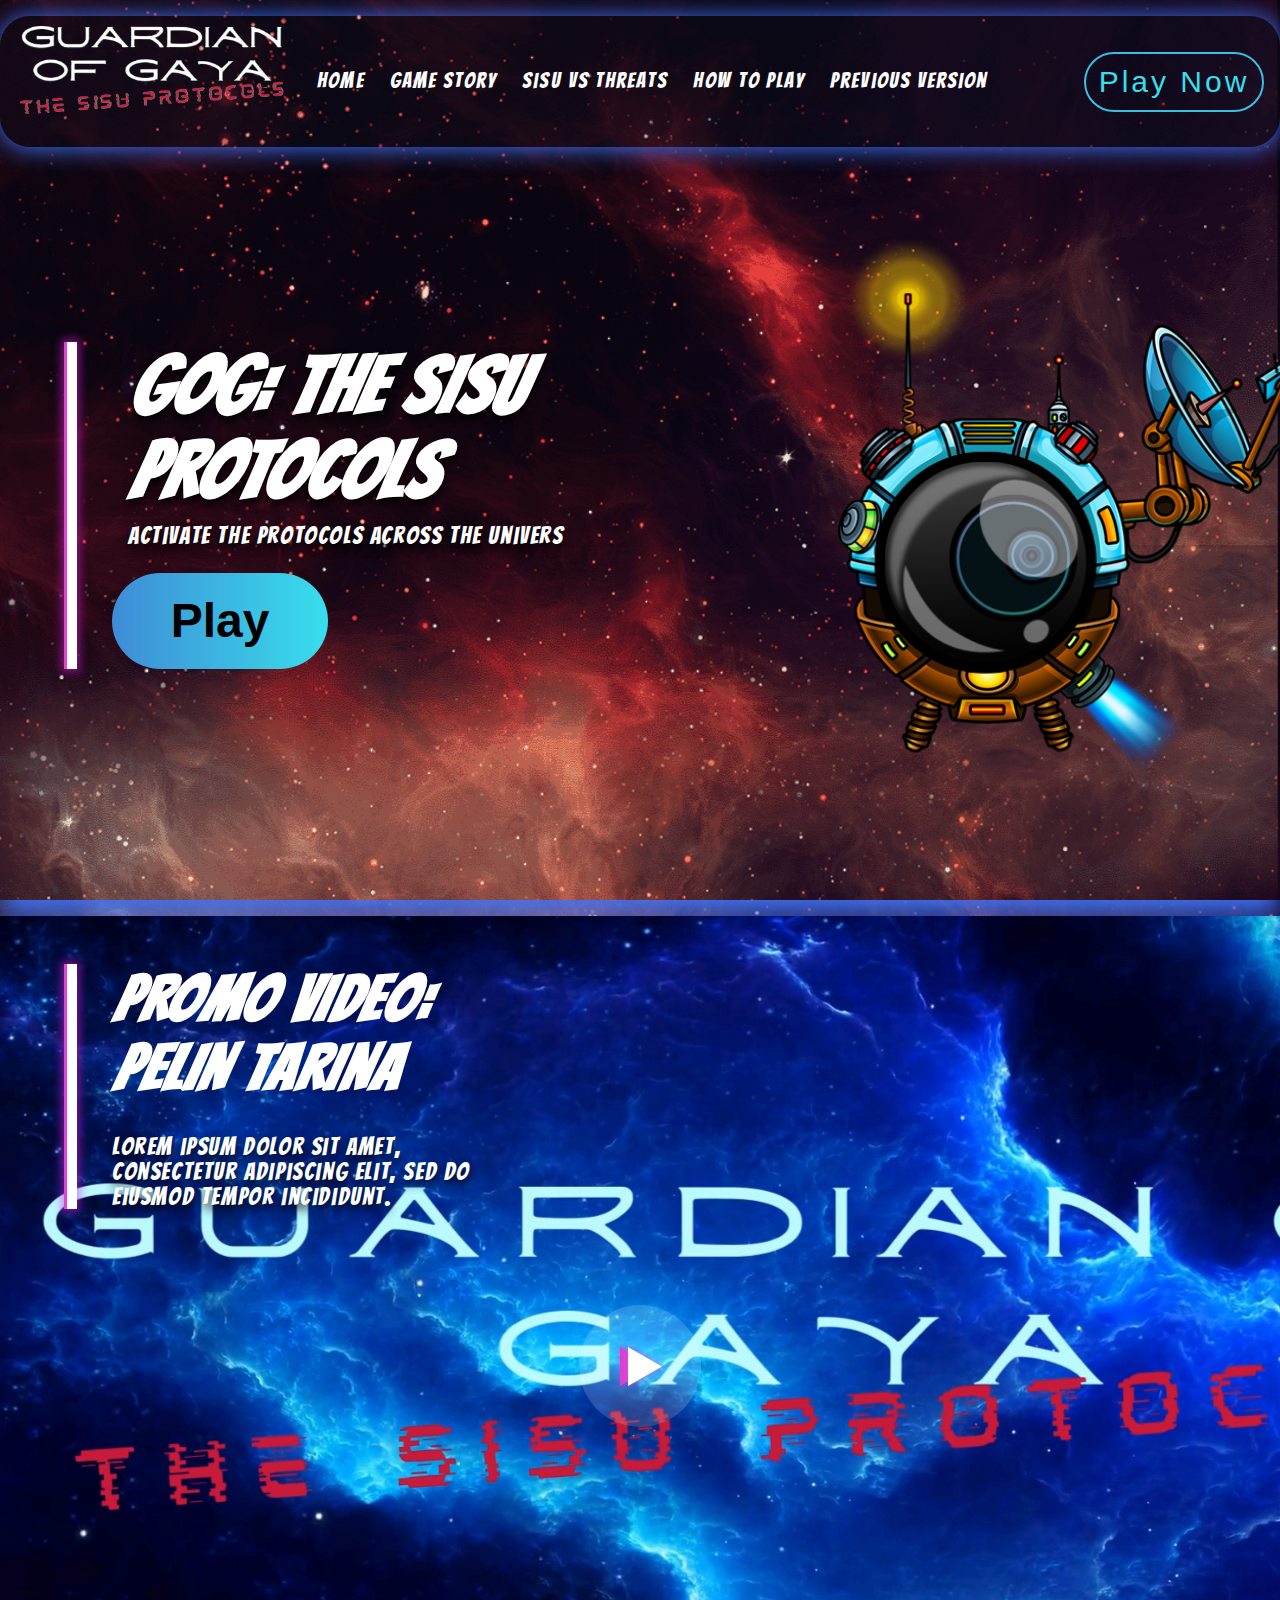
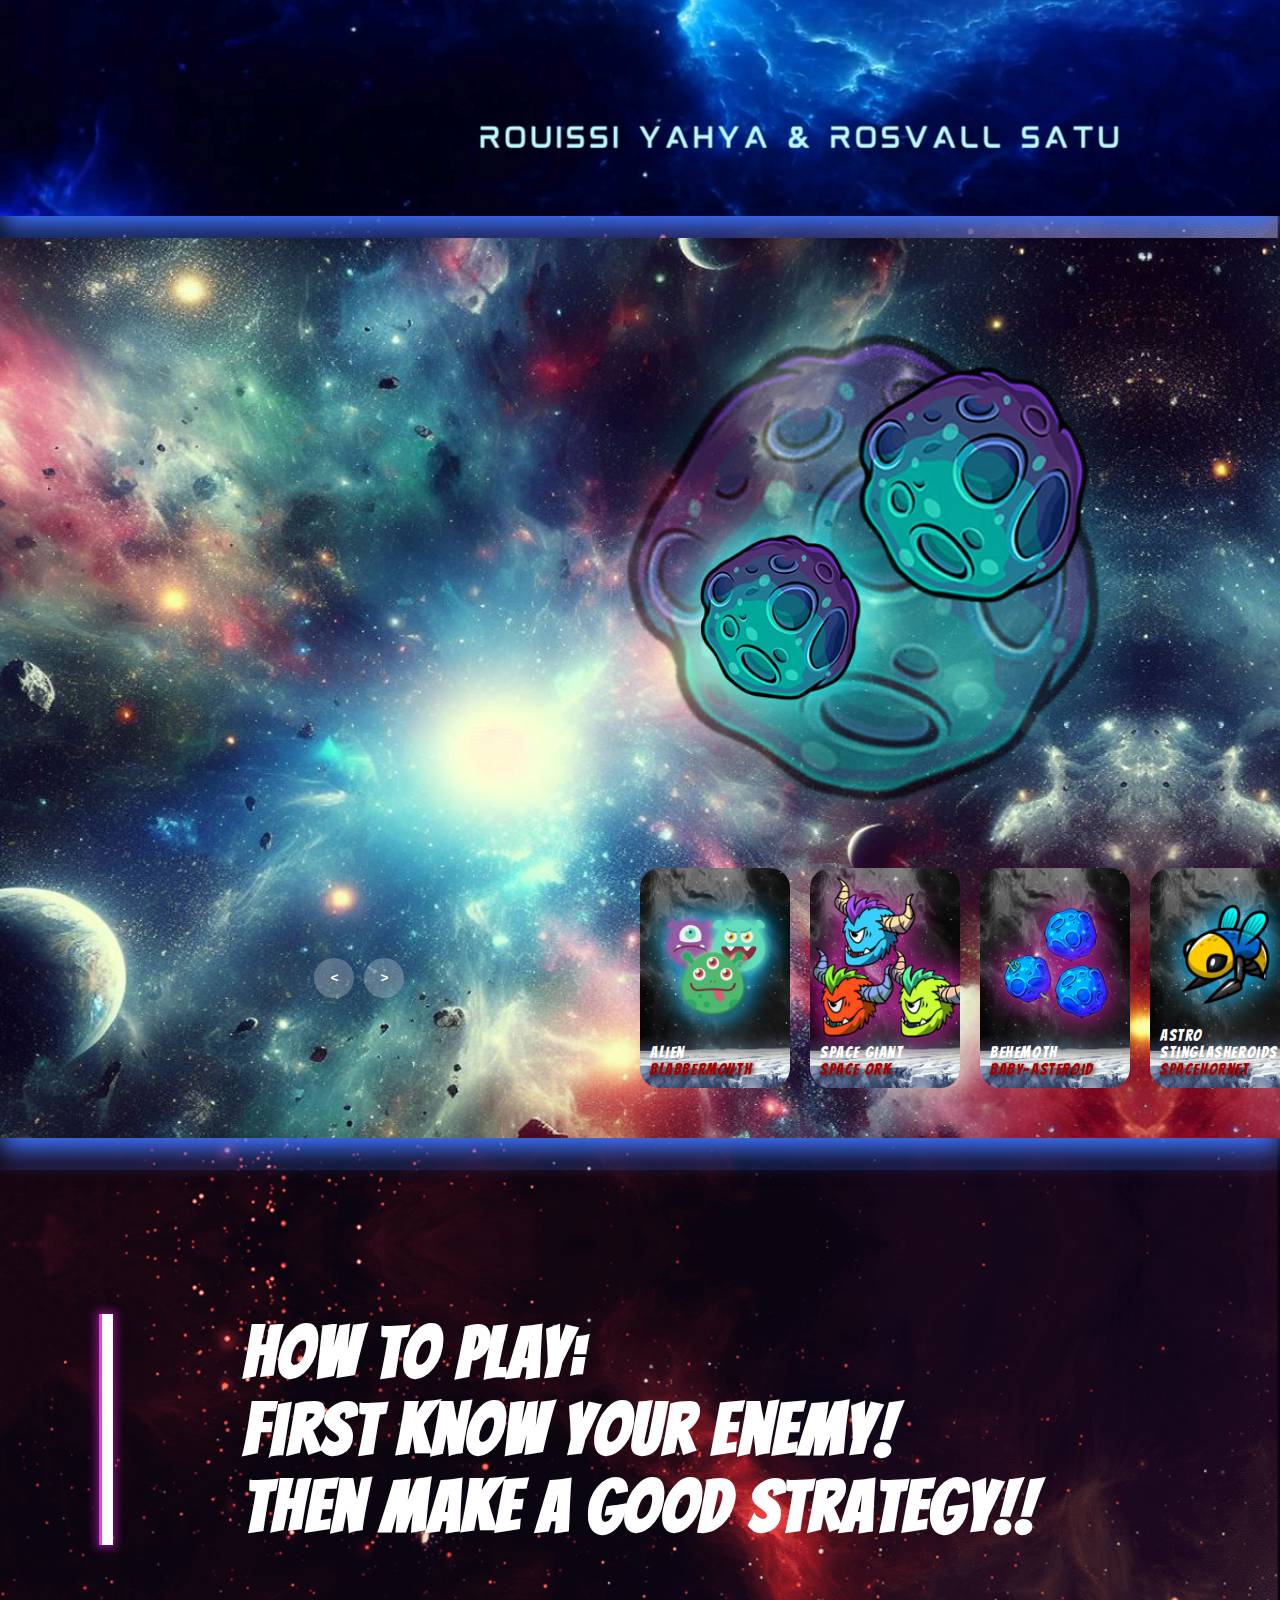
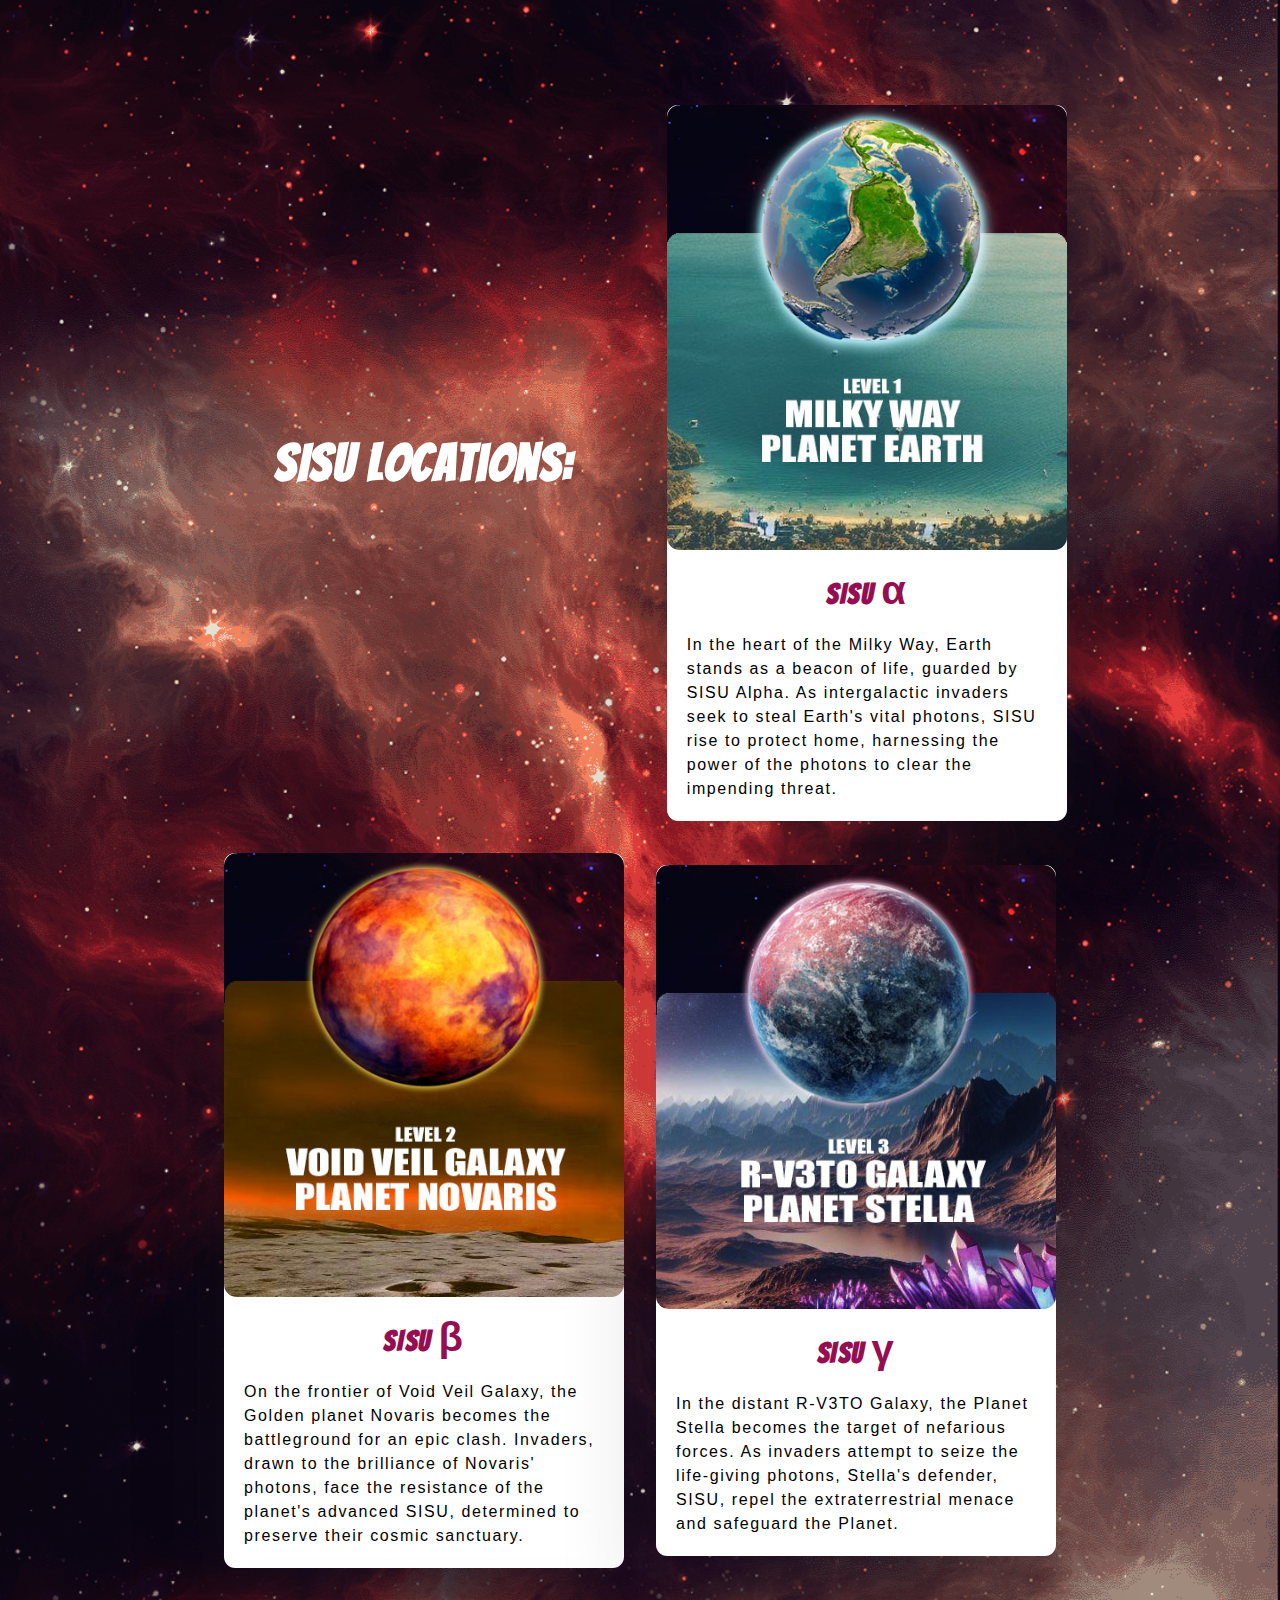
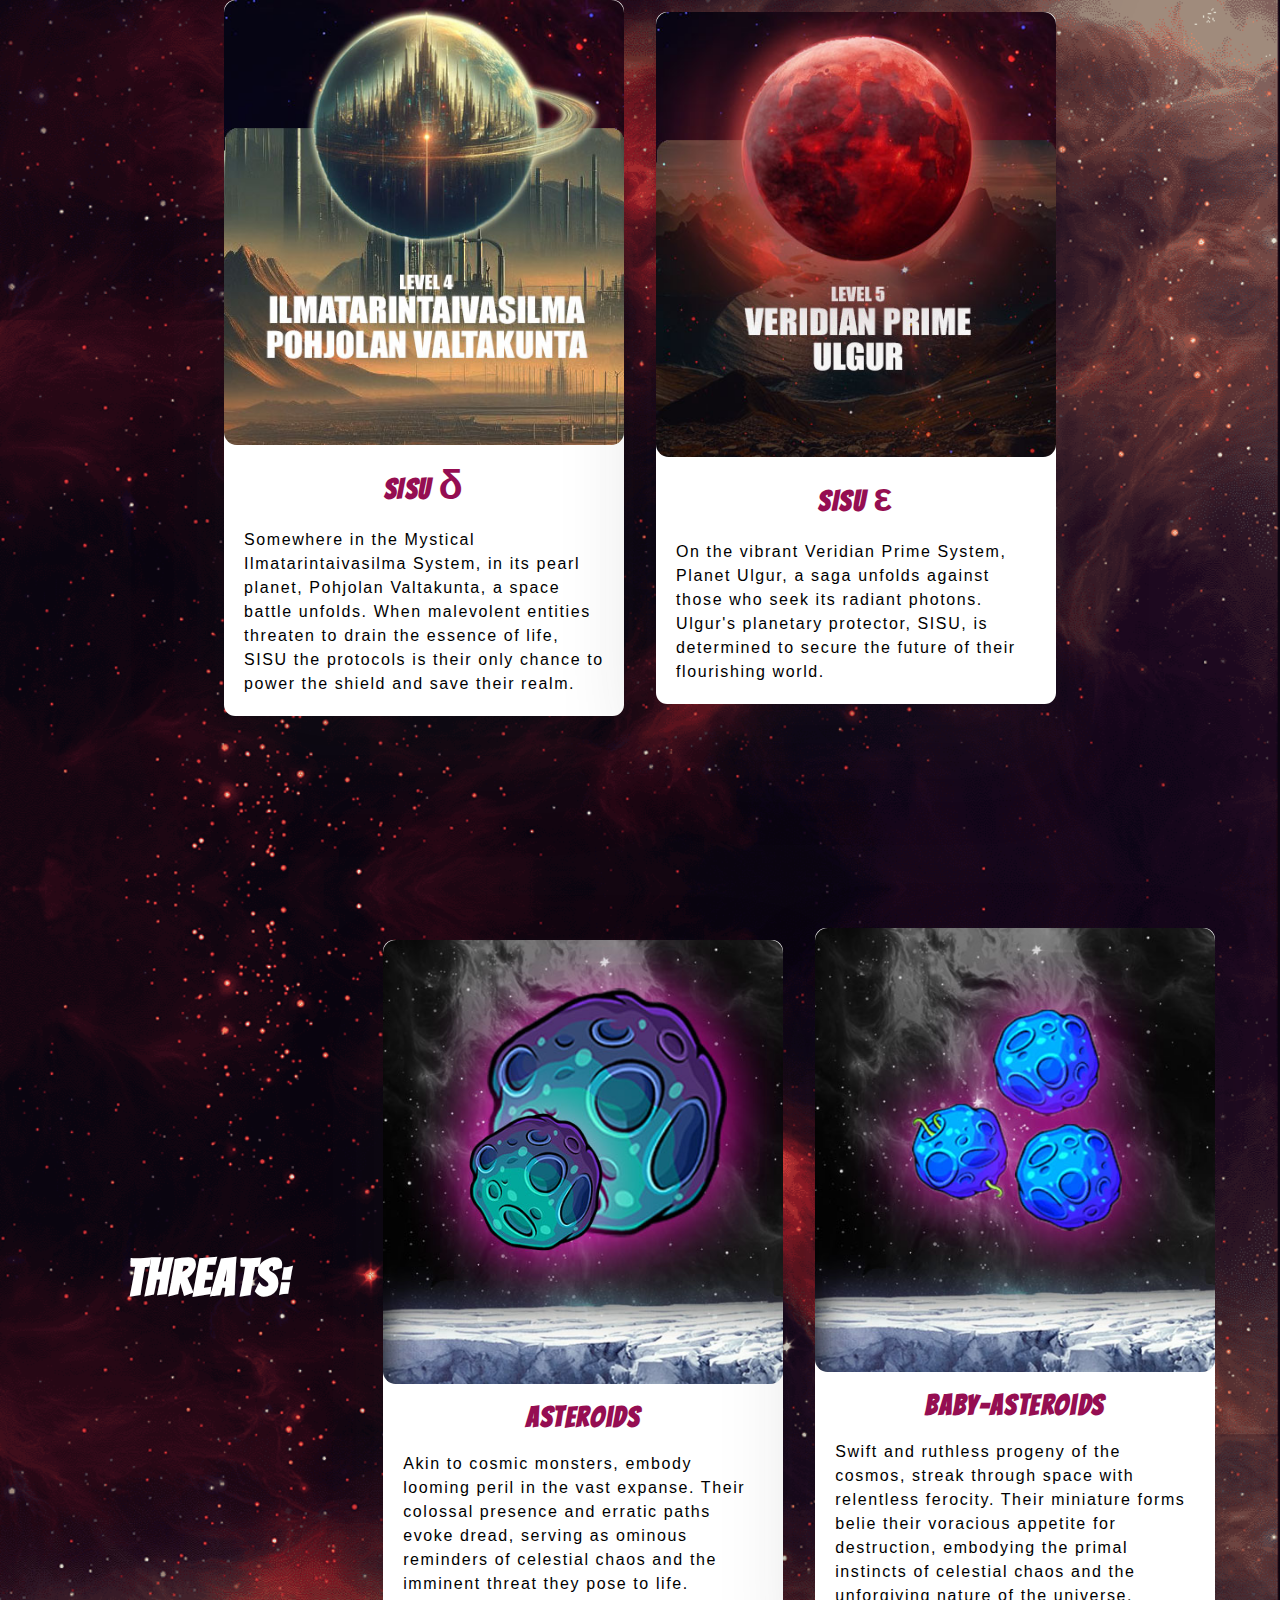
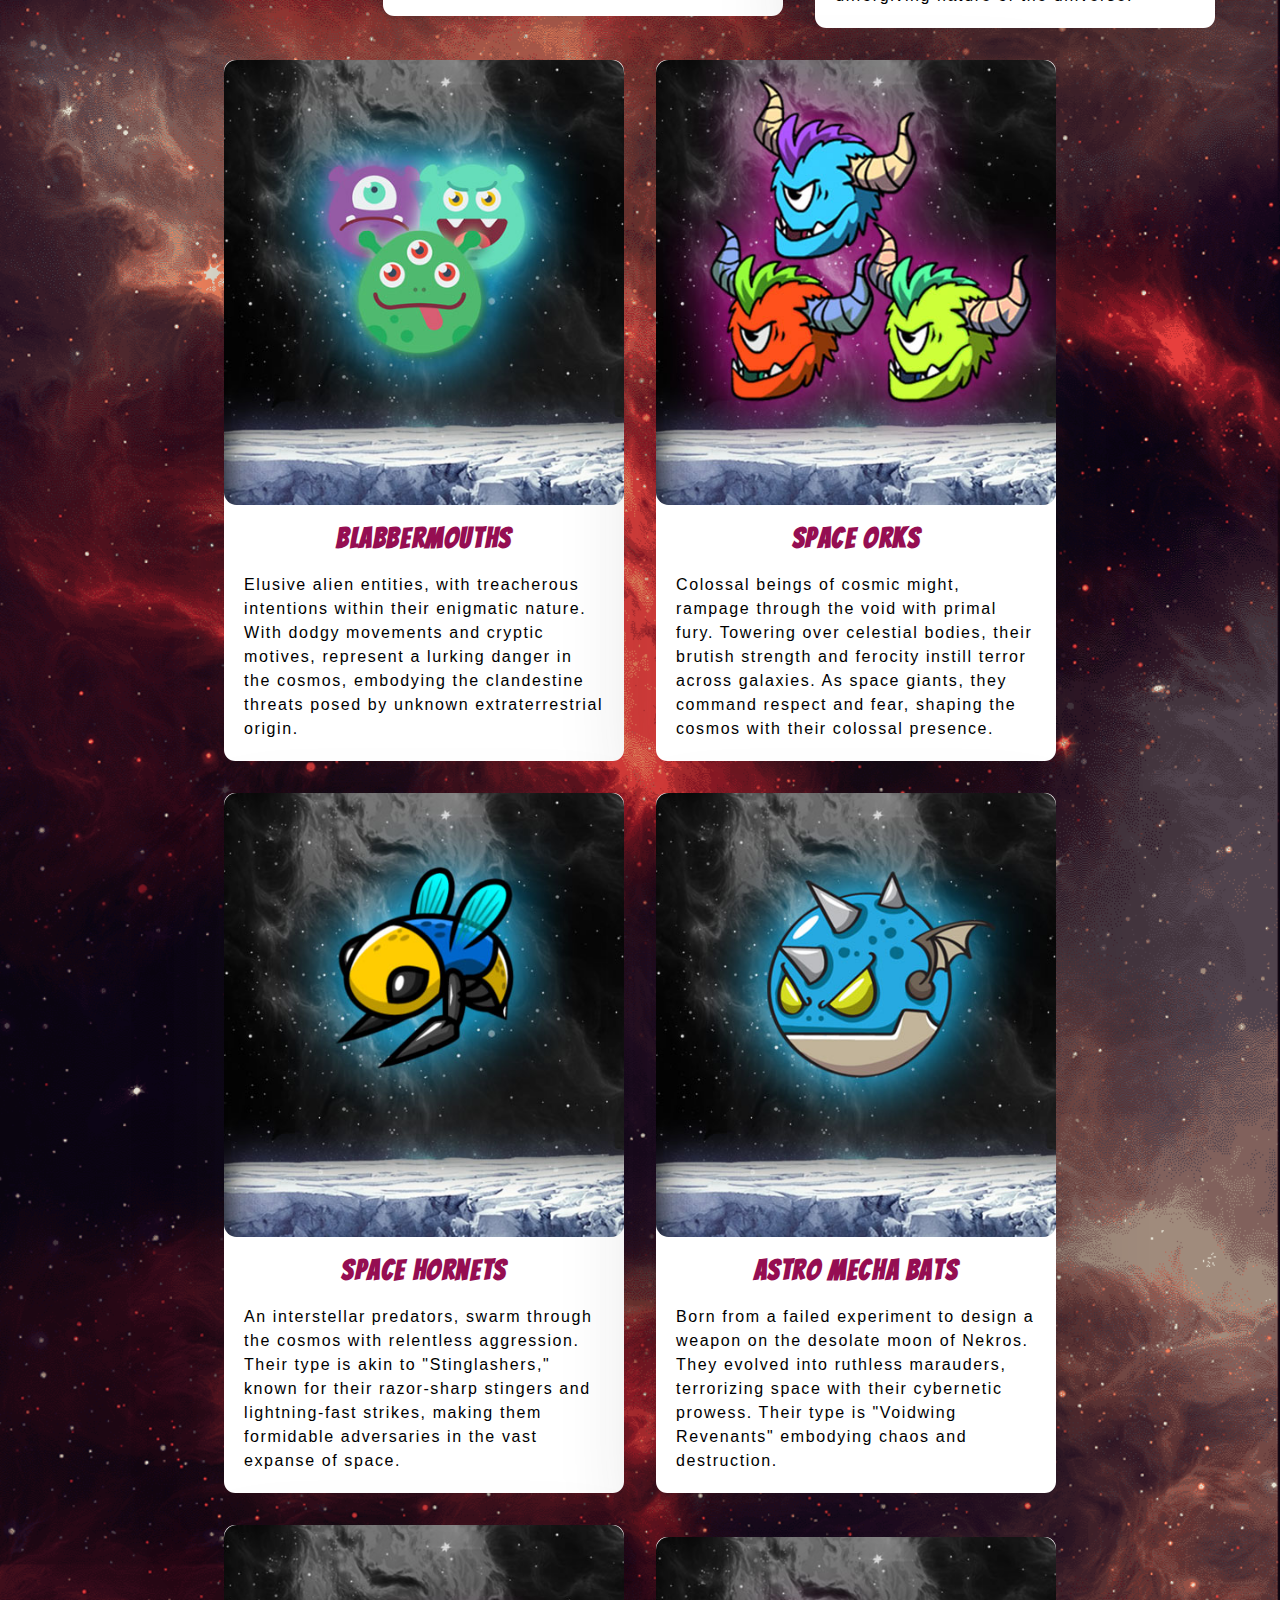
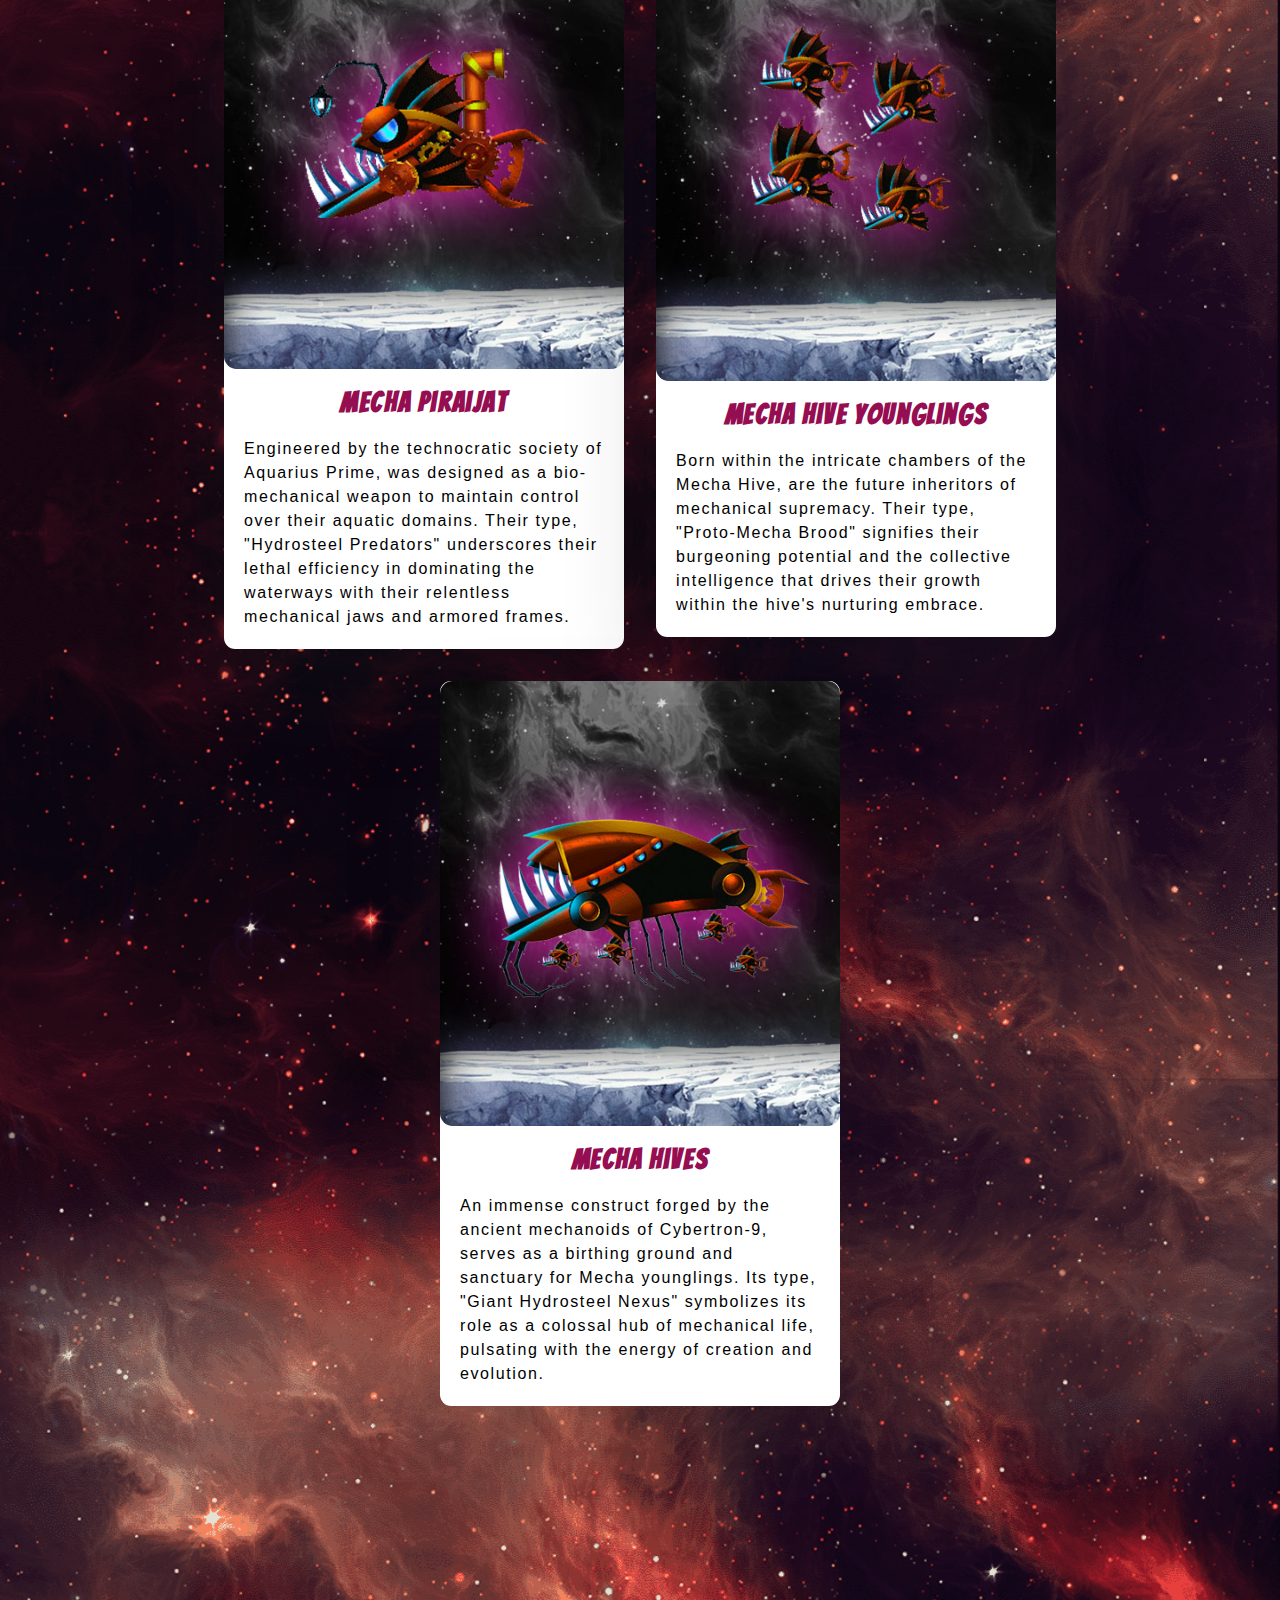
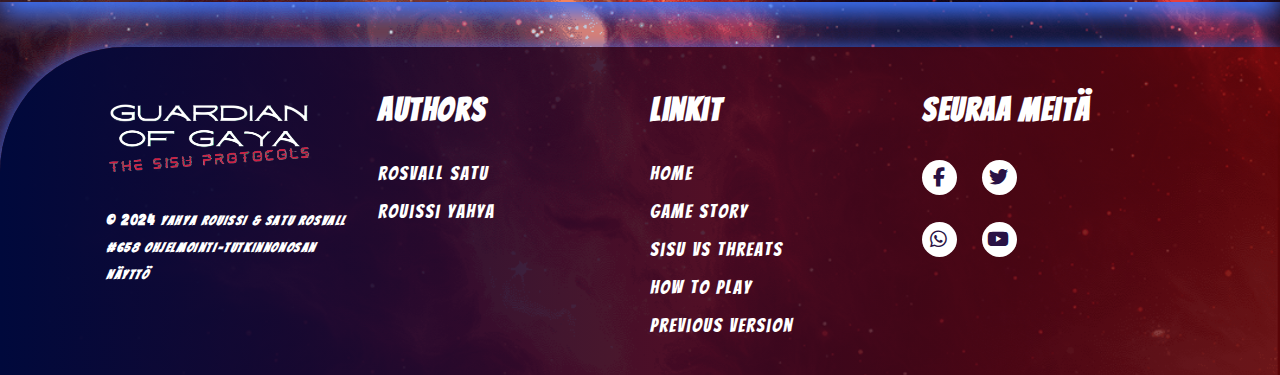
==== commit 6a9c2c5c: "Adding authors to footer copyright" ====
--- a/index.html
+++ b/index.html
@@ -1,567 +1,607 @@
 <!DOCTYPE html>
 <html lang="en">
-
-<head>
-  <meta charset="UTF-8" />
-  <meta name="viewport" content="width=device-width, initial-scale=1.0" />
-  <!-- Favicon -->
-  <link rel="icon" type="image/ico" href="./assets/GoG-favicon.ico" />
-  <!-- Google Font -->
-  <link rel="preconnect" href="https://fonts.googleapis.com" />
-  <link rel="preconnect" href="https://fonts.gstatic.com" crossorigin />
-  <link href="https://fonts.googleapis.com/css2?family=Bangers&display=swap" rel="stylesheet" />
-  <title>GoG: the SISU Protocols</title>
-  <link href="https://cdn.jsdelivr.net/npm/bootstrap@5.3.2/dist/css/bootstrap.min.css" rel="stylesheet"
-    integrity="sha384-T3c6CoIi6uLrA9TneNEoa7RxnatzjcDSCmG1MXxSR1GAsXEV/Dwwykc2MPK8M2HN" crossorigin="anonymous" />
-  <link rel="stylesheet" href="https://cdnjs.cloudflare.com/ajax/libs/font-awesome/6.2.0/css/all.min.css" />
-  <link rel="stylesheet" href="./css/magnific-popup.css" />
-  <!-- Main Stylesheets -->
-  <link rel="stylesheet" href="./style.css" />
-</head>
-
-<body>
-  <!-- Top Header Code -->
-  <div class="wrapper">
-    <nav>
-      <div class="menu">
-        <!-- logo -->
-        <div class="logo">
-          <img src="./assets/img/transparent-logo-white.png" onclick="goTo('./index.html')" />
-        </div>
-
-        <!-- Menu Bar Code -->
-        <input type="checkbox" id="check" />
-        <label for="check" class="checkbtn">
-          <i class="fas fa-bars"></i>
-        </label>
-        <ul>
-          <li>
-            <div class="MobNavBtns">
-              <button onclick="goTo('./gog.html')">Play Now</button>
-            </div>
-          </li>
-          <li><a href="./index.html">Home</a></li>
-          <li><a href="#game-story">Game Story</a></li>
-          <li><a href="#carousel">Sisu vs Threats</a></li>
-          <li><a href="#howToPlay">How to play</a></li>
-          <li>
-            <a href="https://yaro101.github.io/Guardian-of-Gaia-The-SISU-Protocols/">Previous version</a>
-          </li>
-        </ul>
-
-        <!-- Menu Bar Code End -->
-
-        <!-- Header Button Code -->
-        <div class="NavBtns">
-          <button onclick="goTo('./gog.html')">Play Now</button>
-        </div>
-        <!-- Header Button Code End -->
-      </div>
-    </nav>
-    <!-- Top Header Code End -->
-
-    <!-- Content Code -->
-    <div class="container complete">
-      <div class="InnerDiv">
-        <div class="center video-text">
-          <p class="title">GoG: The SISU Protocols</p>
-          <p class="sub_des">
-            Activate the Protocols across the univers
-          </p>
-          <div class="btns">
-            <button onclick="goTo('./gog.html')">Play</button>
-          </div>
-        </div>
-      </div>
+  <head>
+    <meta charset="UTF-8" />
+    <meta name="viewport" content="width=device-width, initial-scale=1.0" />
+    <!-- Favicon -->
+    <link rel="icon" type="image/ico" href="./assets/GoG-favicon.ico" />
+    <!-- Google Font -->
+    <link rel="preconnect" href="https://fonts.googleapis.com" />
+    <link rel="preconnect" href="https://fonts.gstatic.com" crossorigin />
+    <link
+      href="https://fonts.googleapis.com/css2?family=Bangers&display=swap"
+      rel="stylesheet"
+    />
+    <title>GoG: the SISU Protocols</title>
+    <link
+      href="https://cdn.jsdelivr.net/npm/bootstrap@5.3.2/dist/css/bootstrap.min.css"
+      rel="stylesheet"
+      integrity="sha384-T3c6CoIi6uLrA9TneNEoa7RxnatzjcDSCmG1MXxSR1GAsXEV/Dwwykc2MPK8M2HN"
+      crossorigin="anonymous"
+    />
+    <link
+      rel="stylesheet"
+      href="https://cdnjs.cloudflare.com/ajax/libs/font-awesome/6.2.0/css/all.min.css"
+    />
+    <link rel="stylesheet" href="./css/magnific-popup.css" />
+    <!-- Main Stylesheets -->
+    <link rel="stylesheet" href="./style.css" />
+  </head>
+
+  <body>
+    <!-- Top Header Code -->
+    <div class="wrapper">
+      <nav>
+        <div class="menu">
+          <!-- logo -->
+          <div class="logo">
+            <img
+              src="./assets/img/transparent-logo-white.png"
+              onclick="goTo('./index.html')"
+            />
+          </div>
+
+          <!-- Menu Bar Code -->
+          <input type="checkbox" id="check" />
+          <label for="check" class="checkbtn">
+            <i class="fas fa-bars"></i>
+          </label>
+          <ul>
+            <li>
+              <div class="MobNavBtns">
+                <button onclick="goTo('./gog.html')">Play Now</button>
+              </div>
+            </li>
+            <li><a href="./index.html">Home</a></li>
+            <li><a href="#game-story">Game Story</a></li>
+            <li><a href="#carousel">Sisu vs Threats</a></li>
+            <li><a href="#howToPlay">How to play</a></li>
+            <li>
+              <a
+                href="https://yaro101.github.io/Guardian-of-Gaia-The-SISU-Protocols/"
+                >Previous version</a
+              >
+            </li>
+          </ul>
+
+          <!-- Menu Bar Code End -->
+
+          <!-- Header Button Code -->
+          <div class="NavBtns">
+            <button onclick="goTo('./gog.html')">Play Now</button>
+          </div>
+          <!-- Header Button Code End -->
+        </div>
+      </nav>
+      <!-- Top Header Code End -->
+
+      <!-- Content Code -->
+      <div class="container complete">
+        <div class="InnerDiv">
+          <div class="center video-text">
+            <p class="title">GoG: The SISU Protocols</p>
+            <p class="sub_des">Activate the Protocols across the univers</p>
+            <div class="btns">
+              <button onclick="goTo('./gog.html')">Play</button>
+            </div>
+          </div>
+        </div>
+      </div>
+      <!-- Content Code End -->
     </div>
-    <!-- Content Code End -->
-  </div>
-
-  <!-- Intro video section -->
-  <section id="game-story" class="intro-video-section set-bg d-flex" data-setbg="./assets/img/promo-bg.png">
-    <a href="./assets/img/Guardian of Gaya - Pelin tarina.mp4" class="video-play-btn video-popup"><img
-        src="./assets/img/icons/solid-right-arrow.png" alt="#" /></a>
-    <div class="container">
-      <div class="video-text">
-        <h2>Promo video: Pelin tarina</h2>
-        <p>
-          Lorem ipsum dolor sit amet, consectetur adipiscing elit, sed do
-          eiusmod tempor incididunt.
-        </p>
-      </div>
+
+    <!-- Intro video section -->
+    <section
+      id="game-story"
+      class="intro-video-section set-bg d-flex"
+      data-setbg="./assets/img/promo-bg.png"
+    >
+      <a
+        href="./assets/img/Guardian of Gaya - Pelin tarina.mp4"
+        class="video-play-btn video-popup"
+        ><img src="./assets/img/icons/solid-right-arrow.png" alt="#"
+      /></a>
+      <div class="container">
+        <div class="video-text">
+          <h2>Promo video: Pelin tarina</h2>
+          <p>
+            Lorem ipsum dolor sit amet, consectetur adipiscing elit, sed do
+            eiusmod tempor incididunt.
+          </p>
+        </div>
+      </div>
+    </section>
+    <!-- Intro section end -->
+
+    <!-- Carousel -->
+    <div id="carousel" class="carousel">
+      <!-- list item -->
+      <div class="list">
+        <div class="item">
+          <img src="./assets/img/carousel1.jpg" />
+          <div class="content">
+            <div class="author">Milkeyway Galaxy</div>
+            <div class="title">Behemoths</div>
+            <div class="topic">Asteroids</div>
+            <div class="des">
+              <!-- lorem 50 -->
+              <p>
+                Description: High Threat !! <br />
+                Recommendation: Destroy ! <br />
+                Takes 2 Hits <br />
+                If destroyed : +2 &#947; <br />
+                Vs The planet : Game over <br />
+                Vs SISU : -1 life and -4 &#947;
+              </p>
+            </div>
+          </div>
+        </div>
+        <div class="item">
+          <img src="./assets/img/carousel2.jpg" />
+          <div class="content">
+            <div class="author">Origin: unknown</div>
+            <div class="title">Alien</div>
+            <div class="topic">Blabbermouths</div>
+            <div class="des">
+              <p>
+                Description: Low Threat !! <br />
+                Recommendation: Collect !!! <br />
+                Takes 1 Hits <br />
+                If destroyed : -10 &#947; <br />
+                If collected : +5 &#947; <br />
+                Vs The planet : -10 &#947; <br />
+                Vs SISU : -1 life and -10 &#947; &#947;
+              </p>
+            </div>
+          </div>
+        </div>
+        <div class="item">
+          <img src="./assets/img/carousel3.jpg" />
+          <div class="content">
+            <div class="author">Origin: unknown</div>
+            <div class="title">Space Giants</div>
+            <div class="topic">Space Orks</div>
+            <div class="des">
+              <p>
+                Description: High Threat !! <br />
+                Recommendation: Destroy ! <br />
+                Takes 5 Hits <br />
+                If destroyed : +5 &#947; <br />
+                Vs The planet : Game over <br />
+                Vs SISU : -1 life and -4 &#947;
+              </p>
+            </div>
+          </div>
+        </div>
+        <div class="item">
+          <img src="./assets/img/carousel4.jpg" />
+          <div class="content">
+            <div class="author">Origin: Milkeyway Galaxy</div>
+            <div class="title">Behemoths</div>
+            <div class="topic">Baby-Asteroid</div>
+            <div class="des">
+              <p>
+                Description: Low Threat !! <br />
+                Recommendation: Destroy ! <br />
+                Takes 1 Hits <br />
+                If destroyed : +1 &#947; <br />
+                Vs The planet : -2 &#947; <br />
+                Vs SISU : -1 life and -2 &#947;
+              </p>
+            </div>
+          </div>
+        </div>
+        <div class="item">
+          <img src="./assets/img/carousel5.jpg" />
+          <div class="content">
+            <div class="author">Origin: unknown</div>
+            <div class="title">Astro Stinglasheroids</div>
+            <div class="topic">Spacehornets</div>
+            <div class="des">
+              <!-- lorem 50 -->
+              <p>
+                Description: Low Threat !! <br />
+                Recommendation: Collect !!! <br />
+                Takes 3 Hits <br />
+                If collected : +10 &#947; <br />
+                If destroyed : -10 &#947; <br />
+                Vs The planet : -10 &#947; <br />
+                Vs SISU : -1 life and -10 &#947;
+              </p>
+            </div>
+          </div>
+        </div>
+        <div class="item">
+          <img src="./assets/img/carousel6.jpg" />
+          <div class="content">
+            <div class="author">Origin: the desolate moon of Nekros</div>
+            <div class="title">Voidwing Revenants</div>
+            <div class="topic">Astro Mecha Bat</div>
+            <div class="des">
+              <p>
+                Description: Low Threat !! <br />
+                Recommendation: Collect !!! <br />
+                Takes 5 Hits <br />
+                If collected : +15 &#947; <br />
+                If destroyed : -15 &#947; <br />
+                Vs The planet : -15 &#947; <br />
+                Vs SISU : -1 life and -15 &#947;
+              </p>
+            </div>
+          </div>
+        </div>
+        <div class="item">
+          <img src="./assets/img/carousel7.jpg" />
+          <div class="content">
+            <div class="author">Origin: Cybertron-9</div>
+            <div class="title">Hydrosteel Nexus</div>
+            <div class="topic">Mecha Piraija</div>
+            <div class="des">
+              <p>
+                Description: High Threat !! <br />
+                Recommendation: Destroy !!! <br />
+                Takes 6 Hits <br />
+                If destroyed : +9 &#947; <br />
+                Vs The planet : Game Over <br />
+                Vs SISU : -1 life and -9 &#947;
+              </p>
+            </div>
+          </div>
+        </div>
+        <div class="item">
+          <img src="./assets/img/carousel8.jpg" />
+          <div class="content">
+            <div class="author">Origin: Cybertron-9</div>
+            <div class="title">Proto-Mecha Brood</div>
+            <div class="topic">Hive Younglings</div>
+            <div class="des">
+              <p>
+                Description: Low Threat !! <br />
+                Recommendation: Destroy !!! <br />
+                Takes 2 Hits <br />
+                If destroyed : +2 &#947; <br />
+                Vs The planet : -10 &#947; <br />
+                Vs SISU : -10 &#947;
+              </p>
+            </div>
+          </div>
+        </div>
+        <div class="item">
+          <img src="./assets/img/carousel9.jpg" />
+          <div class="content">
+            <div class="author">Origin: Cybertron-9</div>
+            <div class="title">Giant Hydrosteel Nexus</div>
+            <div class="topic">Mecha Hive</div>
+            <div class="des">
+              <p>
+                Description: Very High Threat !! <br />
+                Recommendation: Destroy !!! <br />
+                Takes 12 Hits <br />
+                If destroyed : +18 &#947; <br />
+                Vs The planet : Game Over <br />
+                Vs SISU : Game Over
+              </p>
+            </div>
+          </div>
+        </div>
+        <div class="item">
+          <img src="./assets/img/carousel10.jpg" />
+          <div class="content">
+            <div class="author">5 Diverse levels</div>
+            <div class="title">5 Unique Planets</div>
+            <div class="topic">5 Unique Galaxies</div>
+            <div class="des">
+              <p>
+                At each level, the challenges intensify, presenting ever more
+                formidable threats. Brace yourself for escalating difficulties
+                as you progress, with each stage introducing increasingly
+                daunting adversaries.
+              </p>
+            </div>
+          </div>
+        </div>
+      </div>
+      <!-- list thumnail -->
+      <div class="thumbnail">
+        <div class="item">
+          <img src="./assets/img/asteroids-info.jpg" />
+          <div class="content">
+            <div class="title">Behemoth</div>
+            <div class="description">Asteroid</div>
+          </div>
+        </div>
+        <div class="item">
+          <img src="./assets/img/blabbermouths-info.jpg" />
+          <div class="content">
+            <div class="title">Alien</div>
+            <div class="description">Blabbermouth</div>
+          </div>
+        </div>
+        <div class="item">
+          <img src="./assets/img/spaceorks-info.jpg" />
+          <div class="content">
+            <div class="title">Space Giant</div>
+            <div class="description">Space Ork</div>
+          </div>
+        </div>
+        <div class="item">
+          <img src="./assets/img/babyasteroids-info.jpg" />
+          <div class="content">
+            <div class="title">Behemoth</div>
+            <div class="description">Baby-Asteroid</div>
+          </div>
+        </div>
+        <div class="item">
+          <img src="./assets/img/spacehornets-info.jpg" />
+          <div class="content">
+            <div class="title">Astro Stinglasheroids</div>
+            <div class="description">Spacehornet</div>
+          </div>
+        </div>
+        <div class="item">
+          <img src="./assets/img/astromechabat-info.jpg" />
+          <div class="content">
+            <div class="title">Voidwing Revenants</div>
+            <div class="description">Astro Mecha Bat</div>
+          </div>
+        </div>
+        <div class="item">
+          <img src="./assets/img/mechapiraija-info.jpg" />
+          <div class="content">
+            <div class="title">Hydrosteel Nexus</div>
+            <div class="description">Mecha Piraija</div>
+          </div>
+        </div>
+        <div class="item">
+          <img src="./assets/img/hiveyoungling-info.jpg" />
+          <div class="content">
+            <div class="title">Proto-Mecha Brood</div>
+            <div class="description">Younglings</div>
+          </div>
+        </div>
+        <div class="item">
+          <img src="./assets/img/mechahive-info.jpg" />
+          <div class="content">
+            <div class="title">Giant Hydrosteel Nexus</div>
+            <div class="description">Mecha Hive</div>
+          </div>
+        </div>
+        <div class="item">
+          <img src="./assets/img/level-info.jpg" />
+          <div class="content">
+            <div class="title">5 Levels</div>
+            <div class="description">Various Threats</div>
+          </div>
+        </div>
+      </div>
+      <!-- next prev -->
+
+      <div class="arrows">
+        <button id="prev"><</button>
+        <button id="next">></button>
+      </div>
+      <!-- time running -->
+      <div class="time"></div>
     </div>
-  </section>
-  <!-- Intro section end -->
-
-  <!-- Carousel -->
-  <div id="carousel" class="carousel">
-    <!-- list item -->
-    <div class="list">
-      <div class="item">
-        <img src="./assets/img/carousel1.jpg" />
-        <div class="content">
-          <div class="author">Milkeyway Galaxy</div>
-          <div class="title">Behemoths</div>
-          <div class="topic">Asteroids</div>
-          <div class="des">
-            <!-- lorem 50 -->
-            <p>
-              Description: High Threat !! <br>
-              Recommendation: Destroy ! <br>
-              If destroyed : +2 &#947; <br>
-              Vs The planet : Game over <br>
-              Vs SISU : -1 live and -4 &#947;
-            </p>
-          </div>
-        </div>
-      </div>
-      <div class="item">
-        <img src="./assets/img/carousel2.jpg" />
-        <div class="content">
-          <div class="author">Origin: unknown</div>
-          <div class="title">Alien</div>
-          <div class="topic">Blabbermouths</div>
-          <div class="des">
-            <p>
-              Blabbermouths, elusive alien entities, conceal treacherous
-              intentions within their enigmatic nature. With stealthy
-              movements and cryptic motives, they represent a lurking danger
-              in the cosmos, embodying the clandestine threats posed by
-              unknown extraterrestrial forces.
-            </p>
-          </div>
-        </div>
-      </div>
-      <div class="item">
-        <img src="./assets/img/carousel3.jpg" />
-        <div class="content">
-          <div class="author">Origin: unknown</div>
-          <div class="title">Space Giants</div>
-          <div class="topic">Space Orks</div>
-          <div class="des">
-            <p>
-              Space Orks, colossal beings of cosmic might, rampage through the
-              void with primal fury. Towering over celestial bodies, their
-              brutish strength and ferocity instill terror across galaxies. As
-              space giants, they command respect and fear, shaping the cosmos
-              with their colossal presence.
-            </p>
-          </div>
-        </div>
-      </div>
-      <div class="item">
-        <img src="./assets/img/carousel4.jpg" />
-        <div class="content">
-          <div class="author">Origin: Milkeyway Galaxy</div>
-          <div class="title">Behemoths</div>
-          <div class="topic">Baby-Asteroid</div>
-          <div class="des">
-            <p>
-              Baby-Asteroids, swift and ruthless progeny of the cosmos, streak
-              through space with relentless ferocity. Their miniature forms
-              belie their voracious appetite for destruction, embodying the
-              primal instincts of celestial chaos and the unforgiving nature
-              of the universe.
-            </p>
-          </div>
-        </div>
-      </div>
-      <div class="item">
-        <img src="./assets/img/carousel5.jpg" />
-        <div class="content">
-          <div class="author">Origin: unknown</div>
-          <div class="title">Astro Stinglasheroids</div>
-          <div class="topic">Spacehornets</div>
-          <div class="des">
-            <!-- lorem 50 -->
-            <p>
-              Spacehornets, a swarm of interstellar predators, swarm through
-              the cosmos with relentless aggression. Their type is akin to
-              "Stinglashers," known for their razor-sharp stingers and
-              lightning-fast strikes, making them formidable adversaries in
-              the vast expanse of space.
-            </p>
-          </div>
-        </div>
-      </div>
-      <div class="item">
-        <img src="./assets/img/carousel6.jpg" />
-        <div class="content">
-          <div class="author">Origin: the desolate moon of Nekros</div>
-          <div class="title">Voidwing Revenants</div>
-          <div class="topic">Astro Mecha Bat</div>
-          <div class="des">
-            <p>
-              The Astro Mecha Bat, born from a failed experiment on the
-              desolate moon of Nekros, was initially designed as a weapon of
-              mass destruction. Escaping captivity, they evolved into ruthless
-              marauders, terrorizing space with their cybernetic prowess.
-              Their type is "Voidwing Revenants" embodying chaos and
-              destruction in the cosmos.
-            </p>
-          </div>
-        </div>
-      </div>
-      <div class="item">
-        <img src="./assets/img/carousel7.jpg" />
-        <div class="content">
-          <div class="author">Origin: Cybertron-9</div>
-          <div class="title">Hydrosteel Nexus</div>
-          <div class="topic">Mecha Piraija</div>
-          <div class="des">
-            <p>
-              The Mecha Piranha, engineered by the technocratic society of
-              Aquarius Prime, was designed as a bio-mechanical weapon to
-              maintain control over their aquatic domains. Their type,
-              "Hydrosteel Predators" underscores their lethal efficiency in
-              dominating the waterways with their relentless mechanical jaws
-              and armored frames.
-            </p>
-          </div>
-        </div>
-      </div>
-      <div class="item">
-        <img src="./assets/img/carousel8.jpg" />
-        <div class="content">
-          <div class="author">Origin: Cybertron-9</div>
-          <div class="title">Proto-Mecha Brood</div>
-          <div class="topic">Hive Younglings</div>
-          <div class="des">
-            <p>
-              The Hive Younglings, born within the intricate chambers of the
-              Mecha Hive, are the future inheritors of mechanical supremacy.
-              Their type, "Proto-Mecha Brood" signifies their burgeoning
-              potential and the collective intelligence that drives their
-              growth within the hive's nurturing embrace.
-            </p>
-          </div>
-        </div>
-      </div>
-      <div class="item">
-        <img src="./assets/img/carousel9.jpg" />
-        <div class="content">
-          <div class="author">Origin: Cybertron-9</div>
-          <div class="title">Giant Hydrosteel Nexus</div>
-          <div class="topic">Mecha Hive</div>
-          <div class="des">
-            <p>
-              The Mecha Hive, an immense construct forged by the ancient
-              mechanoids of Cybertron-9, serves as a birthing ground and
-              sanctuary for Mecha younglings. Its type, "Titanic Nexus,"
-              symbolizes its role as a colossal hub of mechanical life,
-              pulsating with the energy of creation and evolution.
-            </p>
-          </div>
-        </div>
-      </div>
-      <div class="item">
-        <img src="./assets/img/carousel10.jpg" />
-        <div class="content">
-          <div class="author">5 Diverse levels</div>
-          <div class="title">5 Unique Planets</div>
-          <div class="topic">5 Unique Galaxies</div>
-          <div class="des">
-            <p>
-              At each level, the challenges intensify, presenting ever more formidable threats. Brace yourself for
-              escalating difficulties as you progress, with each stage introducing increasingly daunting adversaries.
-            </p>
-          </div>
+
+    <!-- How to play card layout -->
+    <div id="howToPlay" class="h2p-container">
+      <h1 class="video-text">
+        How To Play: <br />
+        First Know your enemy! <br />
+        Then Make a good Strategy!!
+      </h1>
+      <!-- Planets Cards -->
+      <div class="h2p-content-section planet-cards">
+        <h2 class="descr">SISU Locations:</h2>
+        <div class="info-card">
+          <img src="./assets/img/earth-info.jpg" />
+          <h2>SISU <span class="highlight">&#945;</span></h2>
+          <p>
+            In the heart of the Milky Way, Earth stands as a beacon of life,
+            guarded by SISU Alpha. As intergalactic invaders seek to steal
+            Earth's vital photons, SISU rise to protect home, harnessing the
+            power of the photons to clear the impending threat.
+            <br />
+          </p>
+        </div>
+        <div class="info-card">
+          <img src="./assets/img/novaris-info.jpg" />
+          <h2>SISU <span class="highlight">&#946;</span></h2>
+          <p>
+            On the frontier of Void Veil Galaxy, the Golden planet Novaris
+            becomes the battleground for an epic clash. Invaders, drawn to the
+            brilliance of Novaris' photons, face the resistance of the planet's
+            advanced SISU, determined to preserve their cosmic sanctuary. <br />
+          </p>
+        </div>
+        <div class="info-card">
+          <img src="./assets/img/stella-info.jpg" />
+          <h2>SISU <span class="highlight">&#947;</span></h2>
+          <p>
+            In the distant R-V3TO Galaxy, the Planet Stella becomes the target
+            of nefarious forces. As invaders attempt to seize the life-giving
+            photons, Stella's defender, SISU, repel the extraterrestrial menace
+            and safeguard the Planet.
+          </p>
+        </div>
+        <div class="info-card">
+          <img src="./assets/img/pohjolanvaltakunta-info.jpg" />
+          <h2>SISU <span class="highlight">&#948;</span></h2>
+          <p>
+            Somewhere in the Mystical Ilmatarintaivasilma System, in its pearl
+            planet, Pohjolan Valtakunta, a space battle unfolds. When malevolent
+            entities threaten to drain the essence of life, SISU the protocols
+            is their only chance to power the shield and save their realm.
+          </p>
+        </div>
+        <div class="info-card">
+          <img src="./assets/img/ulgur-info.jpg" />
+          <h2>SISU <span class="highlight">&#949;</span></h2>
+          <p>
+            On the vibrant Veridian Prime System, Planet Ulgur, a saga unfolds
+            against those who seek its radiant photons. Ulgur's planetary
+            protector, SISU, is determined to secure the future of their
+            flourishing world.
+          </p>
+        </div>
+      </div>
+      <!-- Threats Cards -->
+      <div class="h2p-content-section">
+        <h2 class="descr">Threats:</h2>
+        <div class="info-card threat-card">
+          <img src="./assets/img/asteroids-info.jpg" />
+          <h2>Asteroids</h2>
+          <p>
+            Akin to cosmic monsters, embody looming peril in the vast expanse.
+            Their colossal presence and erratic paths evoke dread, serving as
+            ominous reminders of celestial chaos and the imminent threat they
+            pose to life.
+          </p>
+        </div>
+        <div class="info-card threat-card">
+          <img src="./assets/img/babyasteroids-info.jpg" />
+          <h2>Baby-Asteroids</h2>
+          <p>
+            Swift and ruthless progeny of the cosmos, streak through space with
+            relentless ferocity. Their miniature forms belie their voracious
+            appetite for destruction, embodying the primal instincts of
+            celestial chaos and the unforgiving nature of the universe.
+          </p>
+        </div>
+        <div class="info-card">
+          <img src="./assets/img/blabbermouths-info.jpg" />
+          <h2>Blabbermouths</h2>
+          <p>
+            Elusive alien entities, with treacherous intentions within their
+            enigmatic nature. With dodgy movements and cryptic motives,
+            represent a lurking danger in the cosmos, embodying the clandestine
+            threats posed by unknown extraterrestrial origin.
+          </p>
+        </div>
+        <div class="info-card threat-card">
+          <img src="./assets/img/spaceorks-info.jpg" />
+          <h2>Space Orks</h2>
+          <p>
+            Colossal beings of cosmic might, rampage through the void with
+            primal fury. Towering over celestial bodies, their brutish strength
+            and ferocity instill terror across galaxies. As space giants, they
+            command respect and fear, shaping the cosmos with their colossal
+            presence.
+          </p>
+        </div>
+        <div class="info-card">
+          <img src="./assets/img/spacehornets-info.jpg" />
+          <h2>Space Hornets</h2>
+          <p>
+            An interstellar predators, swarm through the cosmos with relentless
+            aggression. Their type is akin to "Stinglashers," known for their
+            razor-sharp stingers and lightning-fast strikes, making them
+            formidable adversaries in the vast expanse of space.
+          </p>
+        </div>
+        <div class="info-card">
+          <img src="./assets/img/astromechabat-info.jpg" />
+          <h2>Astro Mecha Bats</h2>
+          <p>
+            Born from a failed experiment to design a weapon on the desolate
+            moon of Nekros. They evolved into ruthless marauders, terrorizing
+            space with their cybernetic prowess. Their type is "Voidwing
+            Revenants" embodying chaos and destruction.
+          </p>
+        </div>
+        <div class="info-card threat-card">
+          <img src="./assets/img/mechapiraija-info.jpg" />
+          <h2>Mecha Piraijat</h2>
+          <p>
+            Engineered by the technocratic society of Aquarius Prime, was
+            designed as a bio-mechanical weapon to maintain control over their
+            aquatic domains. Their type, "Hydrosteel Predators" underscores
+            their lethal efficiency in dominating the waterways with their
+            relentless mechanical jaws and armored frames.
+          </p>
+        </div>
+        <div class="info-card threat-card">
+          <img src="./assets/img/hiveyoungling-info.jpg" />
+          <h2>Mecha Hive Younglings</h2>
+          <p>
+            Born within the intricate chambers of the Mecha Hive, are the future
+            inheritors of mechanical supremacy. Their type, "Proto-Mecha Brood"
+            signifies their burgeoning potential and the collective intelligence
+            that drives their growth within the hive's nurturing embrace.
+          </p>
+        </div>
+        <div class="info-card threat-card">
+          <img src="./assets/img/mechahive-info.jpg" />
+          <h2>Mecha Hives</h2>
+          <p>
+            An immense construct forged by the ancient mechanoids of
+            Cybertron-9, serves as a birthing ground and sanctuary for Mecha
+            younglings. Its type, "Giant Hydrosteel Nexus" symbolizes its role
+            as a colossal hub of mechanical life, pulsating with the energy of
+            creation and evolution.
+          </p>
         </div>
       </div>
     </div>
-    <!-- list thumnail -->
-    <div class="thumbnail">
-      <div class="item">
-        <img src="./assets/img/asteroids-info.jpg" />
-        <div class="content">
-          <div class="title">Behemoth</div>
-          <div class="description">Asteroid</div>
-        </div>
-      </div>
-      <div class="item">
-        <img src="./assets/img/blabbermouths-info.jpg" />
-        <div class="content">
-          <div class="title">Alien</div>
-          <div class="description">Blabbermouth</div>
-        </div>
-      </div>
-      <div class="item">
-        <img src="./assets/img/spaceorks-info.jpg" />
-        <div class="content">
-          <div class="title">Space Giant</div>
-          <div class="description">Space Ork</div>
-        </div>
-      </div>
-      <div class="item">
-        <img src="./assets/img/babyasteroids-info.jpg" />
-        <div class="content">
-          <div class="title">Behemoth</div>
-          <div class="description">Baby-Asteroid</div>
-        </div>
-      </div>
-      <div class="item">
-        <img src="./assets/img/spacehornets-info.jpg" />
-        <div class="content">
-          <div class="title">Astro Stinglasheroids</div>
-          <div class="description">Spacehornet</div>
-        </div>
-      </div>
-      <div class="item">
-        <img src="./assets/img/astromechabat-info.jpg" />
-        <div class="content">
-          <div class="title">Voidwing Revenants</div>
-          <div class="description">Astro Mecha Bat</div>
-        </div>
-      </div>
-      <div class="item">
-        <img src="./assets/img/mechapiraija-info.jpg" />
-        <div class="content">
-          <div class="title">Hydrosteel Nexus</div>
-          <div class="description">Mecha Piraija</div>
-        </div>
-      </div>
-      <div class="item">
-        <img src="./assets/img/hiveyoungling-info.jpg" />
-        <div class="content">
-          <div class="title">Proto-Mecha Brood</div>
-          <div class="description">Younglings</div>
-        </div>
-      </div>
-      <div class="item">
-        <img src="./assets/img/mechahive-info.jpg" />
-        <div class="content">
-          <div class="title">Giant Hydrosteel Nexus</div>
-          <div class="description">Mecha Hive</div>
-        </div>
-      </div>
-      <div class="item">
-        <img src="./assets/img/level-info.jpg" />
-        <div class="content">
-          <div class="title">5 Levels</div>
-          <div class="description">Various Threats</div>
-        </div>
-      </div>
-    </div>
-    <!-- next prev -->
-
-    <div class="arrows">
-      <button id="prev"><</button>
-      <button id="next">></button>
-    </div>
-    <!-- time running -->
-    <div class="time"></div>
-  </div>
-
-  <!-- How to play card layout -->
-  <div id="howToPlay" class="h2p-container">
-    <h1 class="video-text">
-      How To Play: <br />
-      First Know your enemy! <br />
-      Then Make a good Strategy!!
-    </h1>
-    <!-- Planets Cards -->
-    <div class="h2p-content-section planet-cards">
-      <h2 class="descr">SISU Locations:</h2>
-      <div class="info-card">
-        <img src="./assets/img/earth-info.jpg" />
-        <h2>SISU <span class="highlight">&#945;</span></h2>
-        <p>
-          In the heart of the Milky Way, Earth stands as a beacon of life,
-          guarded by SISU Alpha. As intergalactic invaders seek to steal
-          Earth's vital photons, SISU rise to protect home,
-          harnessing the power of the photons to clear the impending threat.
-          <br />
-        </p>
-      </div>
-      <div class="info-card">
-        <img src="./assets/img/novaris-info.jpg" />
-        <h2>SISU <span class="highlight">&#946;</span></h2>
-        <p>
-          On the frontier of Void Veil Galaxy, the Golden planet Novaris
-          becomes the battleground for an epic clash. Invaders, drawn to the
-          brilliance of Novaris' photons, face the resistance of the planet's
-          advanced SISU, determined to preserve their cosmic
-          sanctuary. <br />
-        </p>
-      </div>
-      <div class="info-card">
-        <img src="./assets/img/stella-info.jpg" />
-        <h2>SISU <span class="highlight">&#947;</span></h2>
-        <p>
-          In the distant R-V3TO Galaxy, the Planet Stella
-          becomes the target of nefarious forces. As invaders attempt to seize
-          the life-giving photons, Stella's defender, SISU, repel the extraterrestrial menace and safeguard
-          the Planet.
-        </p>
-      </div>
-      <div class="info-card">
-        <img src="./assets/img/pohjolanvaltakunta-info.jpg" />
-        <h2>SISU <span class="highlight">&#948;</span></h2>
-        <p>
-          Somewhere in the Mystical Ilmatarintaivasilma System, in its pearl planet, Pohjolan
-          Valtakunta, a space battle unfolds. When malevolent entities threaten
-          to drain the essence of life, SISU the protocols is their only chance to power the shield and save their
-          realm.
-        </p>
-      </div>
-      <div class="info-card">
-        <img src="./assets/img/ulgur-info.jpg" />
-        <h2>SISU <span class="highlight">&#949;</span></h2>
-        <p>
-          On the vibrant Veridian Prime System, Planet Ulgur, a saga unfolds
-          against those who seek its radiant photons. Ulgur's planetary
-          protector, SISU, is determined to secure the future of their
-          flourishing world.
-        </p>
-      </div>
-    </div>
-    <!-- Threats Cards -->
-    <div class="h2p-content-section">
-      <h2 class="descr">Threats:</h2>
-      <div class="info-card threat-card">
-        <img src="./assets/img/asteroids-info.jpg" />
-        <h2>Asteroids</h2>
-        <p>
-          Akin to cosmic monsters, embody looming peril in the vast
-          expanse. Their colossal presence and erratic paths evoke dread,
-          serving as ominous reminders of celestial chaos and the imminent
-          threat they pose to life.
-        </p>
-      </div>
-      <div class="info-card threat-card">
-        <img src="./assets/img/babyasteroids-info.jpg" />
-        <h2>Baby-Asteroids</h2>
-        <p>
-          Swift and ruthless progeny of the cosmos, streak
-          through space with relentless ferocity. Their miniature forms belie
-          their voracious appetite for destruction, embodying the primal
-          instincts of celestial chaos and the unforgiving nature of the
-          universe.
-        </p>
-      </div>
-      <div class="info-card">
-        <img src="./assets/img/blabbermouths-info.jpg" />
-        <h2>Blabbermouths</h2>
-        <p>
-          Elusive alien entities, with treacherous
-          intentions within their enigmatic nature. With dodgy movements
-          and cryptic motives, represent a lurking danger in the cosmos,
-          embodying the clandestine threats posed by unknown extraterrestrial
-          origin.
-        </p>
-      </div>
-      <div class="info-card threat-card">
-        <img src="./assets/img/spaceorks-info.jpg" />
-        <h2>Space Orks</h2>
-        <p>
-          Colossal beings of cosmic might, rampage through the
-          void with primal fury. Towering over celestial bodies, their brutish
-          strength and ferocity instill terror across galaxies. As space
-          giants, they command respect and fear, shaping the cosmos with their
-          colossal presence.
-        </p>
-      </div>
-      <div class="info-card">
-        <img src="./assets/img/spacehornets-info.jpg" />
-        <h2>Space Hornets</h2>
-        <p>
-          An interstellar predators, swarm through the
-          cosmos with relentless aggression. Their type is akin to
-          "Stinglashers," known for their razor-sharp stingers and
-          lightning-fast strikes, making them formidable adversaries in the
-          vast expanse of space.
-        </p>
-      </div>
-      <div class="info-card">
-        <img src="./assets/img/astromechabat-info.jpg" />
-        <h2>Astro Mecha Bats</h2>
-        <p>
-          Born from a failed experiment to design a weapon on the desolate
-          moon of Nekros. They evolved into ruthless
-          marauders, terrorizing space with their cybernetic prowess. Their
-          type is "Voidwing Revenants" embodying chaos and destruction.
-        </p>
-      </div>
-      <div class="info-card threat-card">
-        <img src="./assets/img/mechapiraija-info.jpg" />
-        <h2>Mecha Piraijat</h2>
-        <p>
-          Engineered by the technocratic society of
-          Aquarius Prime, was designed as a bio-mechanical weapon to maintain
-          control over their aquatic domains. Their type, "Hydrosteel
-          Predators" underscores their lethal efficiency in dominating the
-          waterways with their relentless mechanical jaws and armored frames.
-        </p>
-      </div>
-      <div class="info-card threat-card">
-        <img src="./assets/img/hiveyoungling-info.jpg" />
-        <h2>Mecha Hive Younglings</h2>
-        <p>
-          Born within the intricate chambers of the Mecha
-          Hive, are the future inheritors of mechanical supremacy. Their type,
-          "Proto-Mecha Brood" signifies their burgeoning potential and the
-          collective intelligence that drives their growth within the hive's
-          nurturing embrace.
-        </p>
-      </div>
-      <div class="info-card threat-card">
-        <img src="./assets/img/mechahive-info.jpg" />
-        <h2>Mecha Hives</h2>
-        <p>
-          An immense construct forged by the ancient
-          mechanoids of Cybertron-9, serves as a birthing ground and sanctuary
-          for Mecha younglings. Its type, "Giant Hydrosteel Nexus" symbolizes its role
-          as a colossal hub of mechanical life, pulsating with the energy of
-          creation and evolution.
-        </p>
-      </div>
-    </div>
-  </div>
-  <footer>
-    <div class="row">
-      <div class="col">
-        <a href="'./index.html'"><img src="./assets/img/transparent-logo-white.png" class="logo" alt="logo" /></a>
-        <h5>© to be defined</h5>
-      </div>
-      <div class="col">
-        <h3>Authors</h3>
-        <ul class="footer-ul">
-          <li><a href="https://github.com/saturosvall">Rosvall Satu</a></li>
-          <li><a href="https://github.com/Yaro101">Rouissi Yahya</a></li>
-        </ul>
-      </div>
-      <div class="col">
-        <h3>Linkit</h3>
-        <ul class="footer-ul">
-          <li><a href="./index.html">Home</a></li>
-          <li><a href="#game-story">Game Story</a></li>
-          <li><a href="#carousel">Sisu vs Threats</a></li>
-          <li><a href="#howToPlay">How to play</a></li>
-          <li>
-            <a href="https://yaro101.github.io/Guardian-of-Gaia-The-SISU-Protocols/">Previous version</a>
-          </li>
-        </ul>
-      </div>
-      <div class="col">
-        <h3>Seuraa meitä</h3>
-        <div class="some">
-          <a href="#"><i class="fab fa-facebook-f"></i></a>
-          <a href="#"><i class="fab fa-twitter"></i></a>
-          <br /><br />
-          <a href="#"><i class="fab fa-whatsapp"></i></a>
-          <a href="#"><i class="fab fa-youtube"></i></a>
-        </div>
-      </div>
-    </div>
-  </footer>
-
-  <!--======  cdnjs and Javascripts & Jquery for webpage ======-->
-  <script src="https://cdn.jsdelivr.net/npm/bootstrap@5.3.2/dist/js/bootstrap.bundle.min.js"
-    integrity="sha384-C6RzsynM9kWDrMNeT87bh95OGNyZPhcTNXj1NW7RuBCsyN/o0jlpcV8Qyq46cDfL"
-    crossorigin="anonymous"></script>
-  <script src="./webpage-js/jquery-3.2.1.min.js"></script>
-  <script src="./webpage-js/jquery.magnific-popup.min.js"></script>
-  <script src="./webpage-js/main.js"></script>
-</body>
-
-</html>+    <footer>
+      <div class="row">
+        <div class="col">
+          <a href="'./index.html'"
+            ><img
+              src="./assets/img/transparent-logo-white.png"
+              class="logo"
+              alt="logo"
+          /></a>
+          <h6>
+            <span style="font-size: larger">© 2024</span>
+            <em>Yahya Rouissi & Satu Rosvall</em><br />
+            <em>#658 Ohjelmointi-tutkinnonosan NÄYTTÖ</em>
+          </h6>
+        </div>
+        <div class="col">
+          <h3>Authors</h3>
+          <ul class="footer-ul">
+            <li><a href="https://github.com/saturosvall">Rosvall Satu</a></li>
+            <li><a href="https://github.com/Yaro101">Rouissi Yahya</a></li>
+          </ul>
+        </div>
+        <div class="col">
+          <h3>Linkit</h3>
+          <ul class="footer-ul">
+            <li><a href="./index.html">Home</a></li>
+            <li><a href="#game-story">Game Story</a></li>
+            <li><a href="#carousel">Sisu vs Threats</a></li>
+            <li><a href="#howToPlay">How to play</a></li>
+            <li>
+              <a
+                href="https://yaro101.github.io/Guardian-of-Gaia-The-SISU-Protocols/"
+                >Previous version</a
+              >
+            </li>
+          </ul>
+        </div>
+        <div class="col">
+          <h3>Seuraa meitä</h3>
+          <div class="some">
+            <a href="#"><i class="fab fa-facebook-f"></i></a>
+            <a href="#"><i class="fab fa-twitter"></i></a>
+            <br /><br />
+            <a href="#"><i class="fab fa-whatsapp"></i></a>
+            <a href="#"><i class="fab fa-youtube"></i></a>
+          </div>
+        </div>
+      </div>
+    </footer>
+
+    <!--======  cdnjs and Javascripts & Jquery for webpage ======-->
+    <script
+      src="https://cdn.jsdelivr.net/npm/bootstrap@5.3.2/dist/js/bootstrap.bundle.min.js"
+      integrity="sha384-C6RzsynM9kWDrMNeT87bh95OGNyZPhcTNXj1NW7RuBCsyN/o0jlpcV8Qyq46cDfL"
+      crossorigin="anonymous"
+    ></script>
+    <script src="./webpage-js/jquery-3.2.1.min.js"></script>
+    <script src="./webpage-js/jquery.magnific-popup.min.js"></script>
+    <script src="./webpage-js/main.js"></script>
+  </body>
+</html>
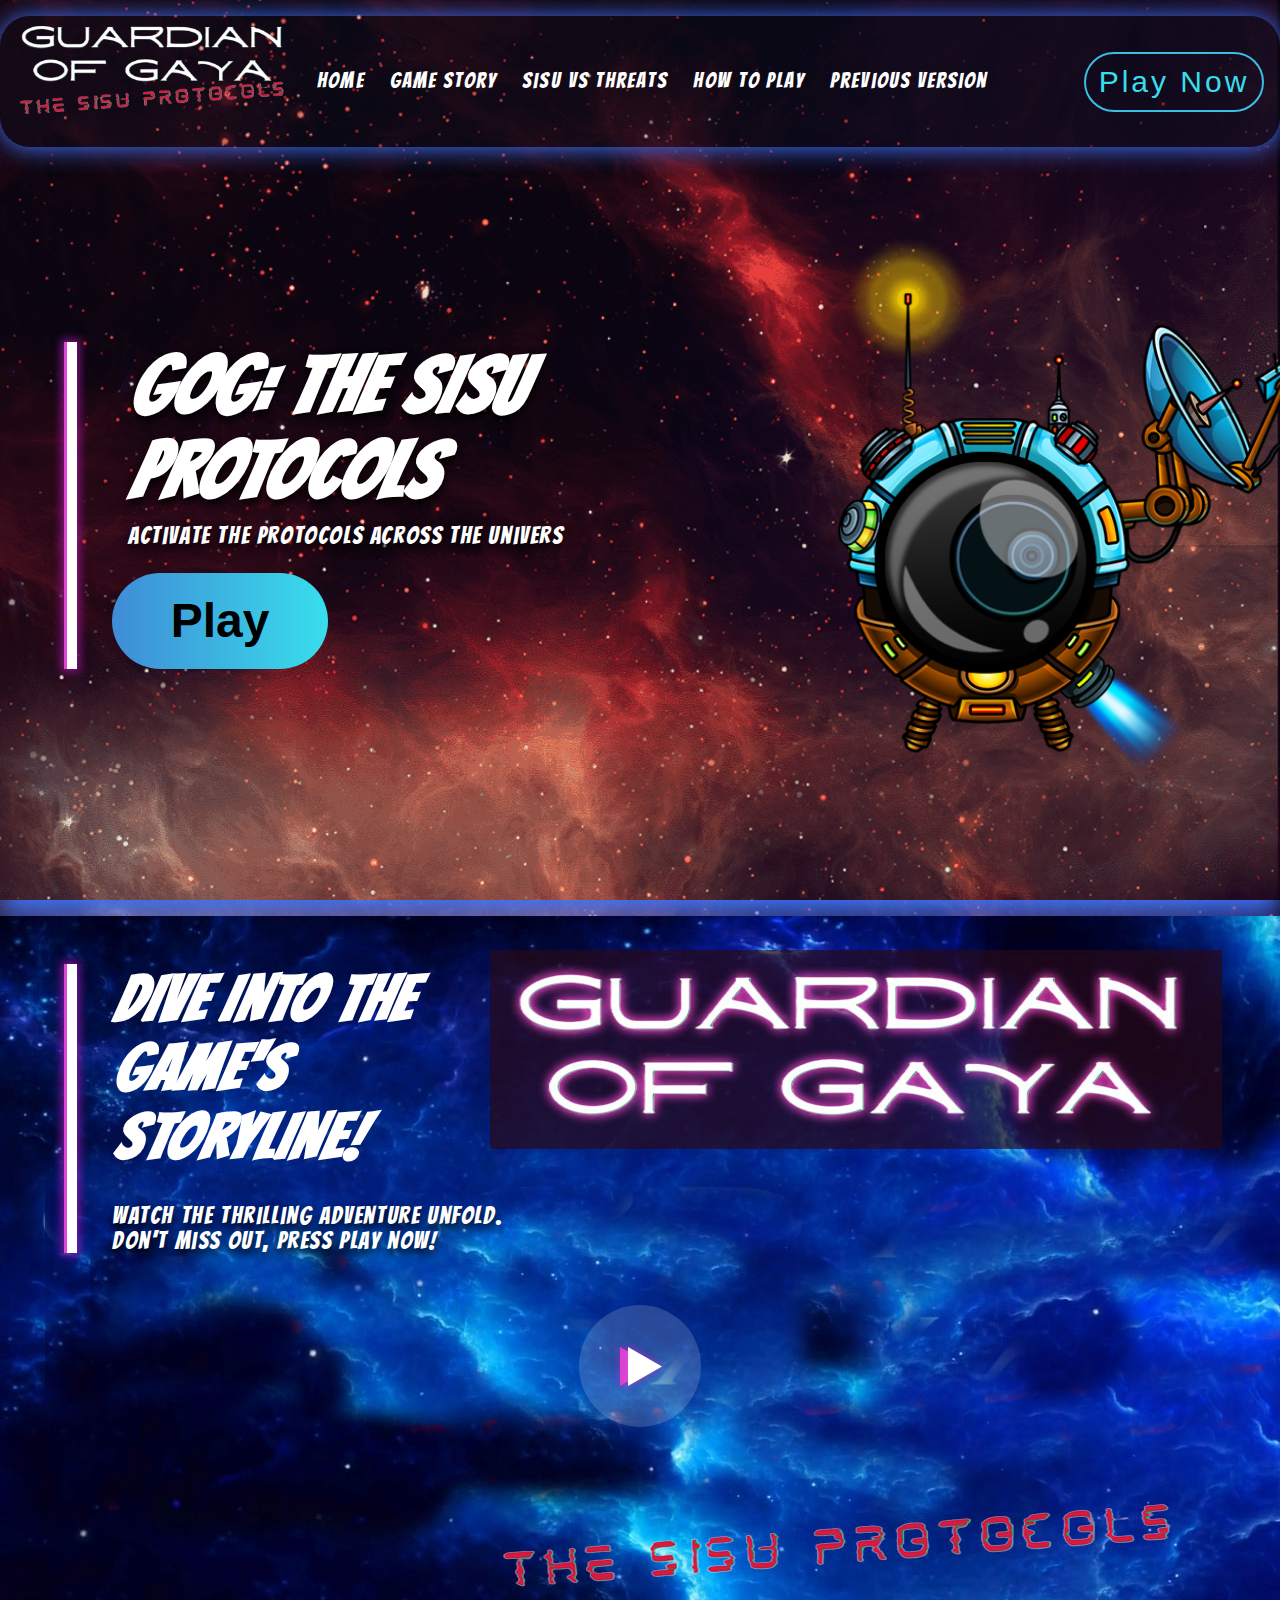
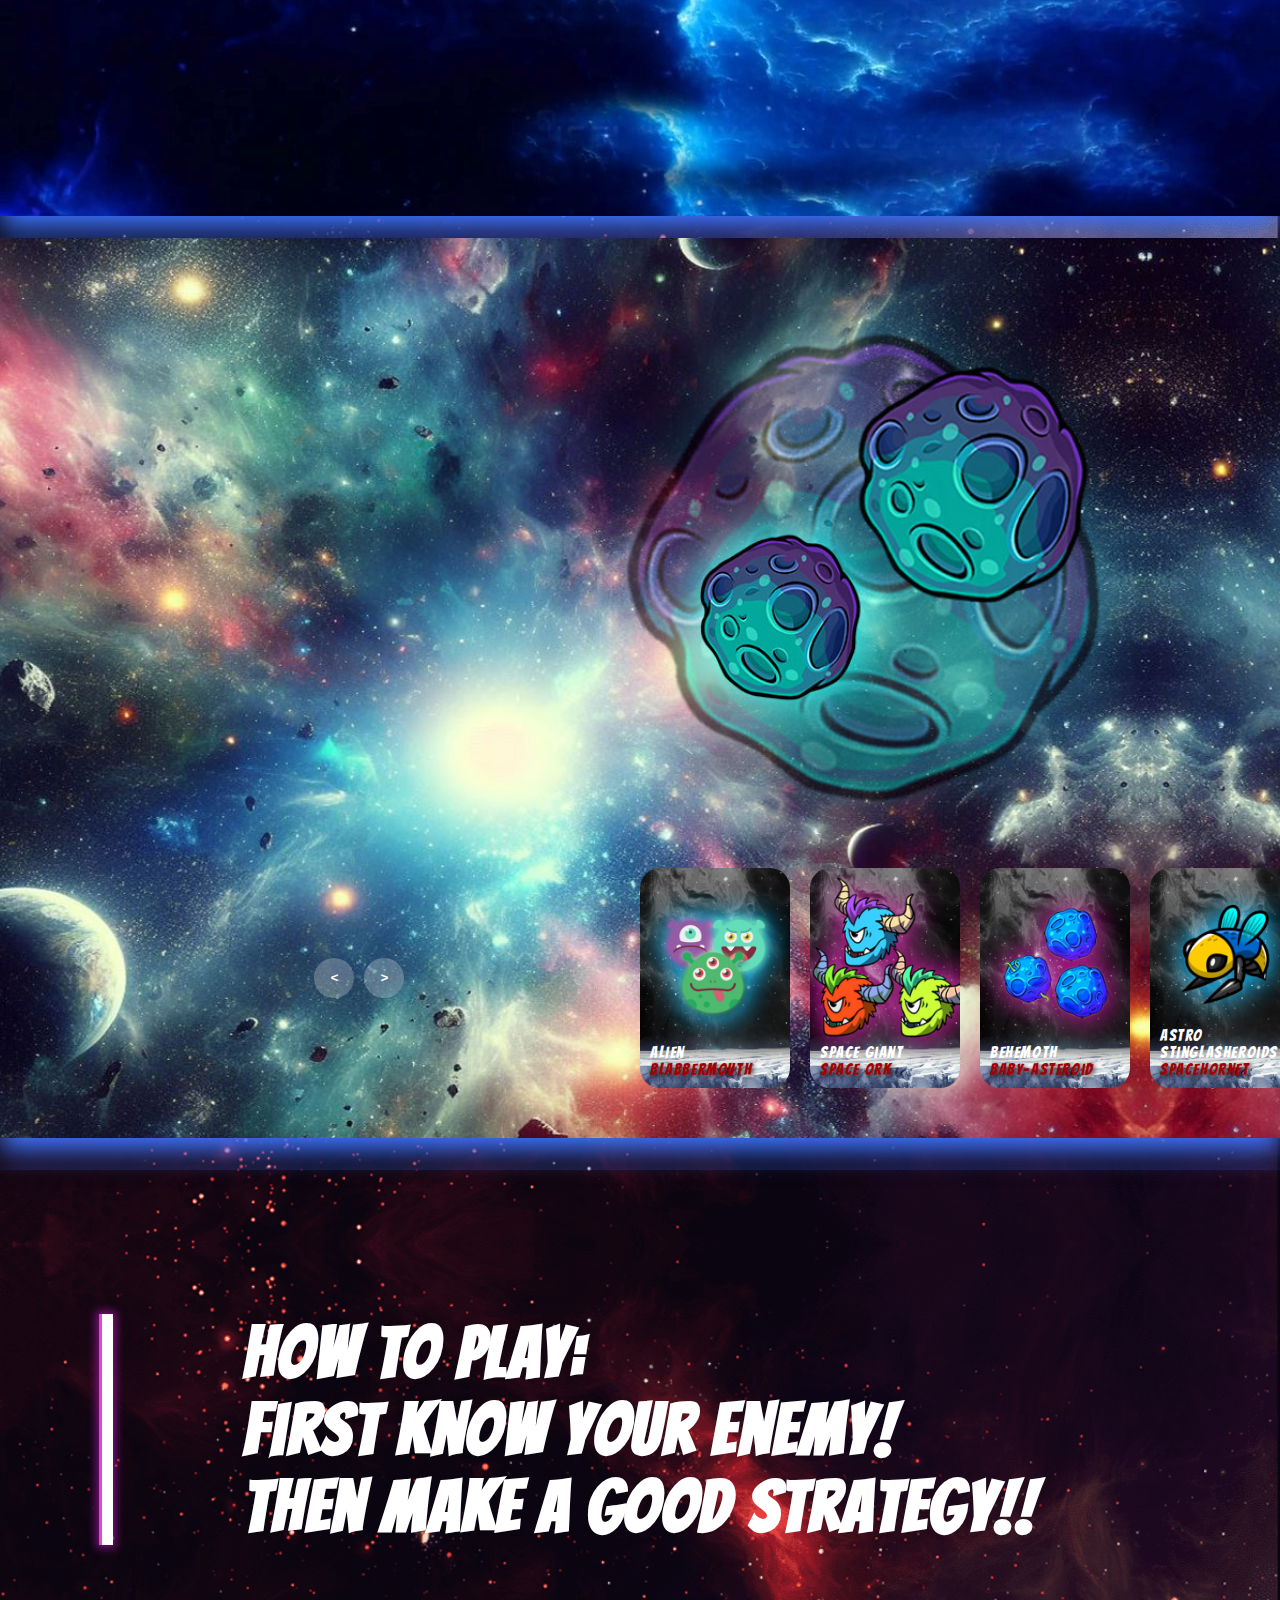
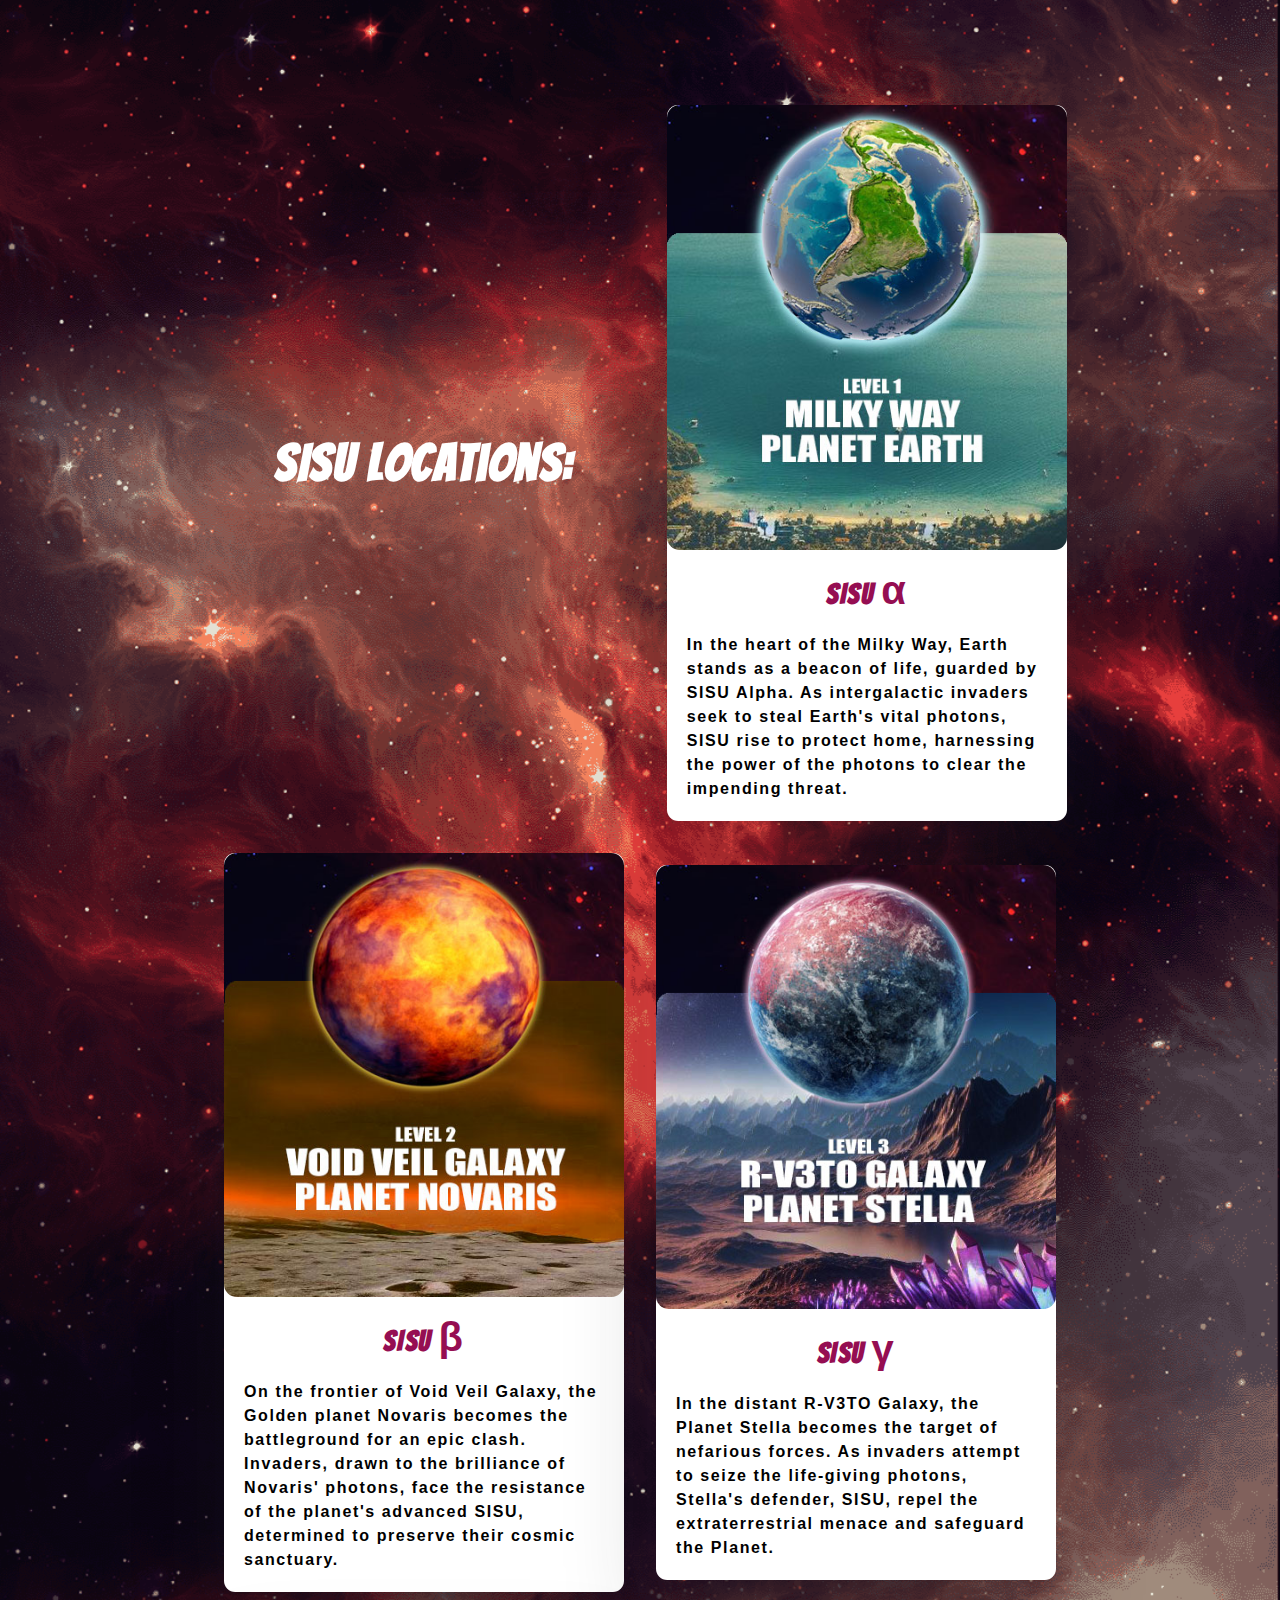
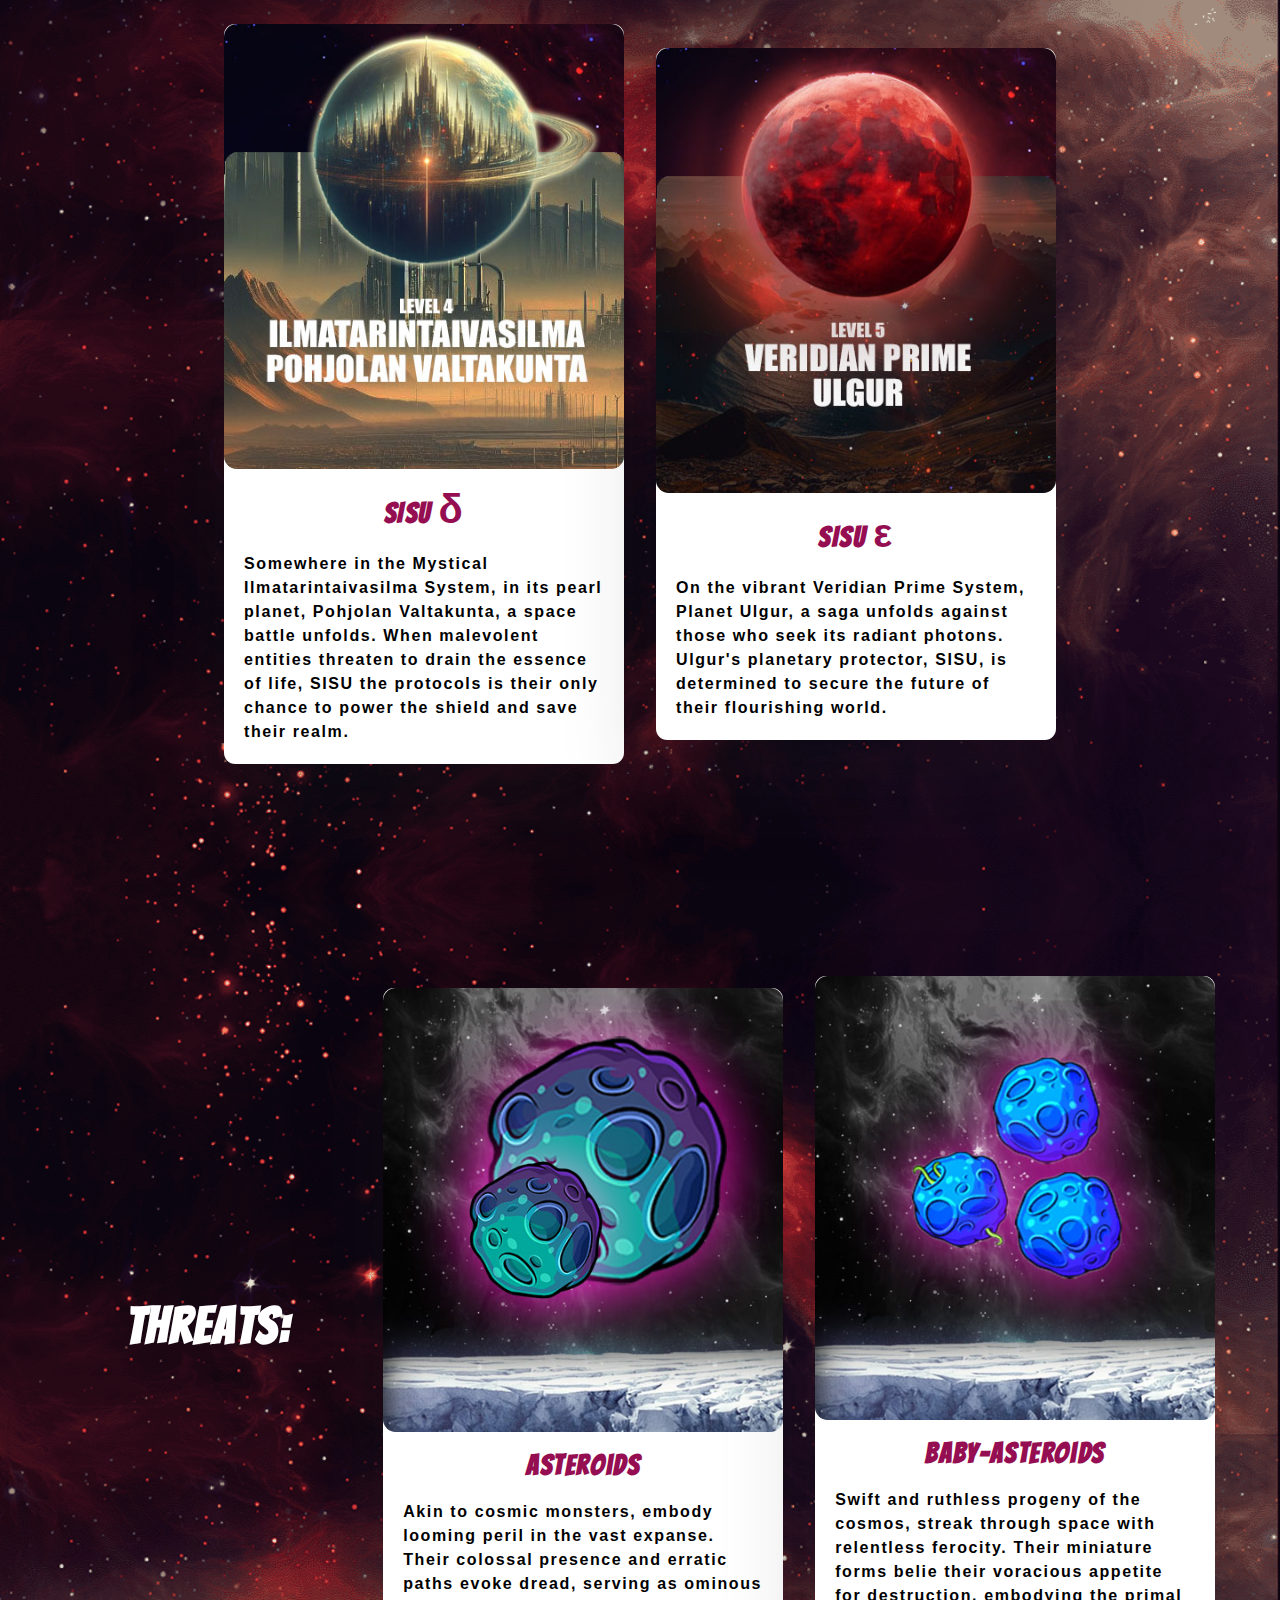
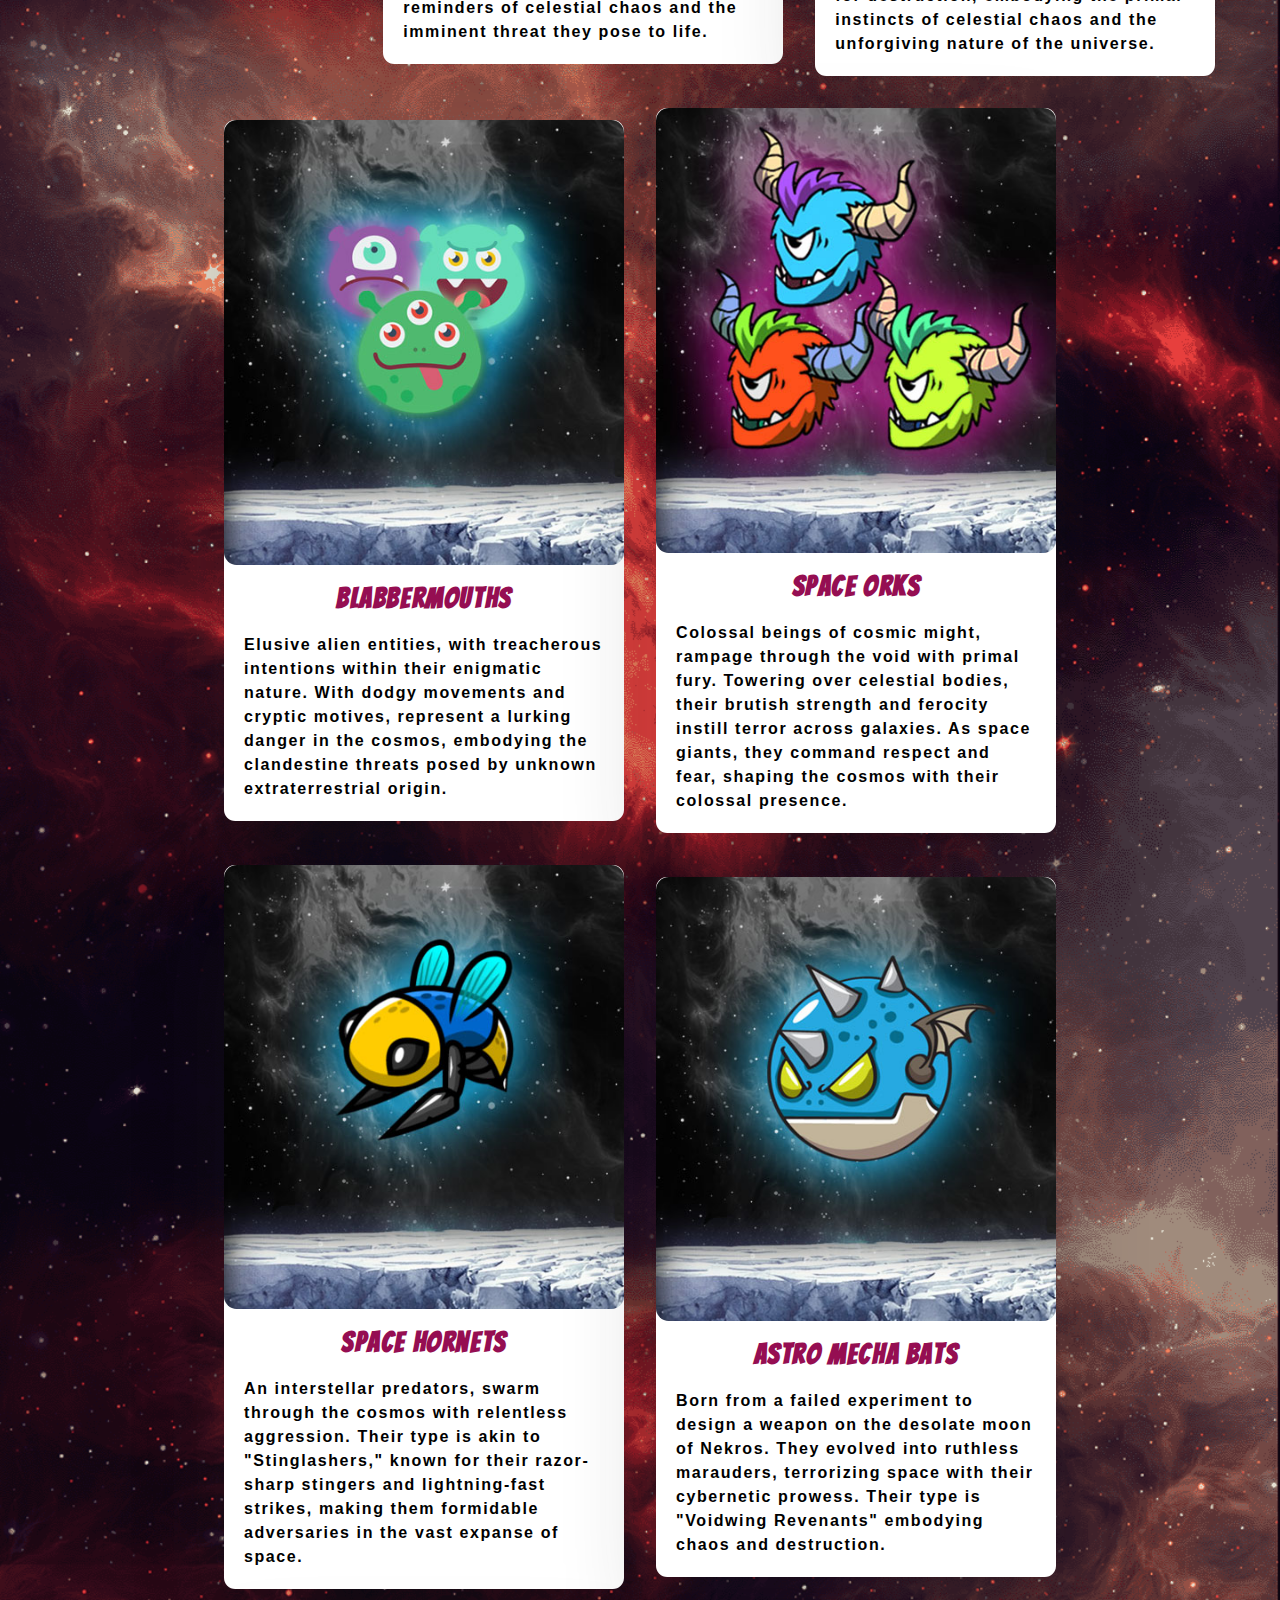
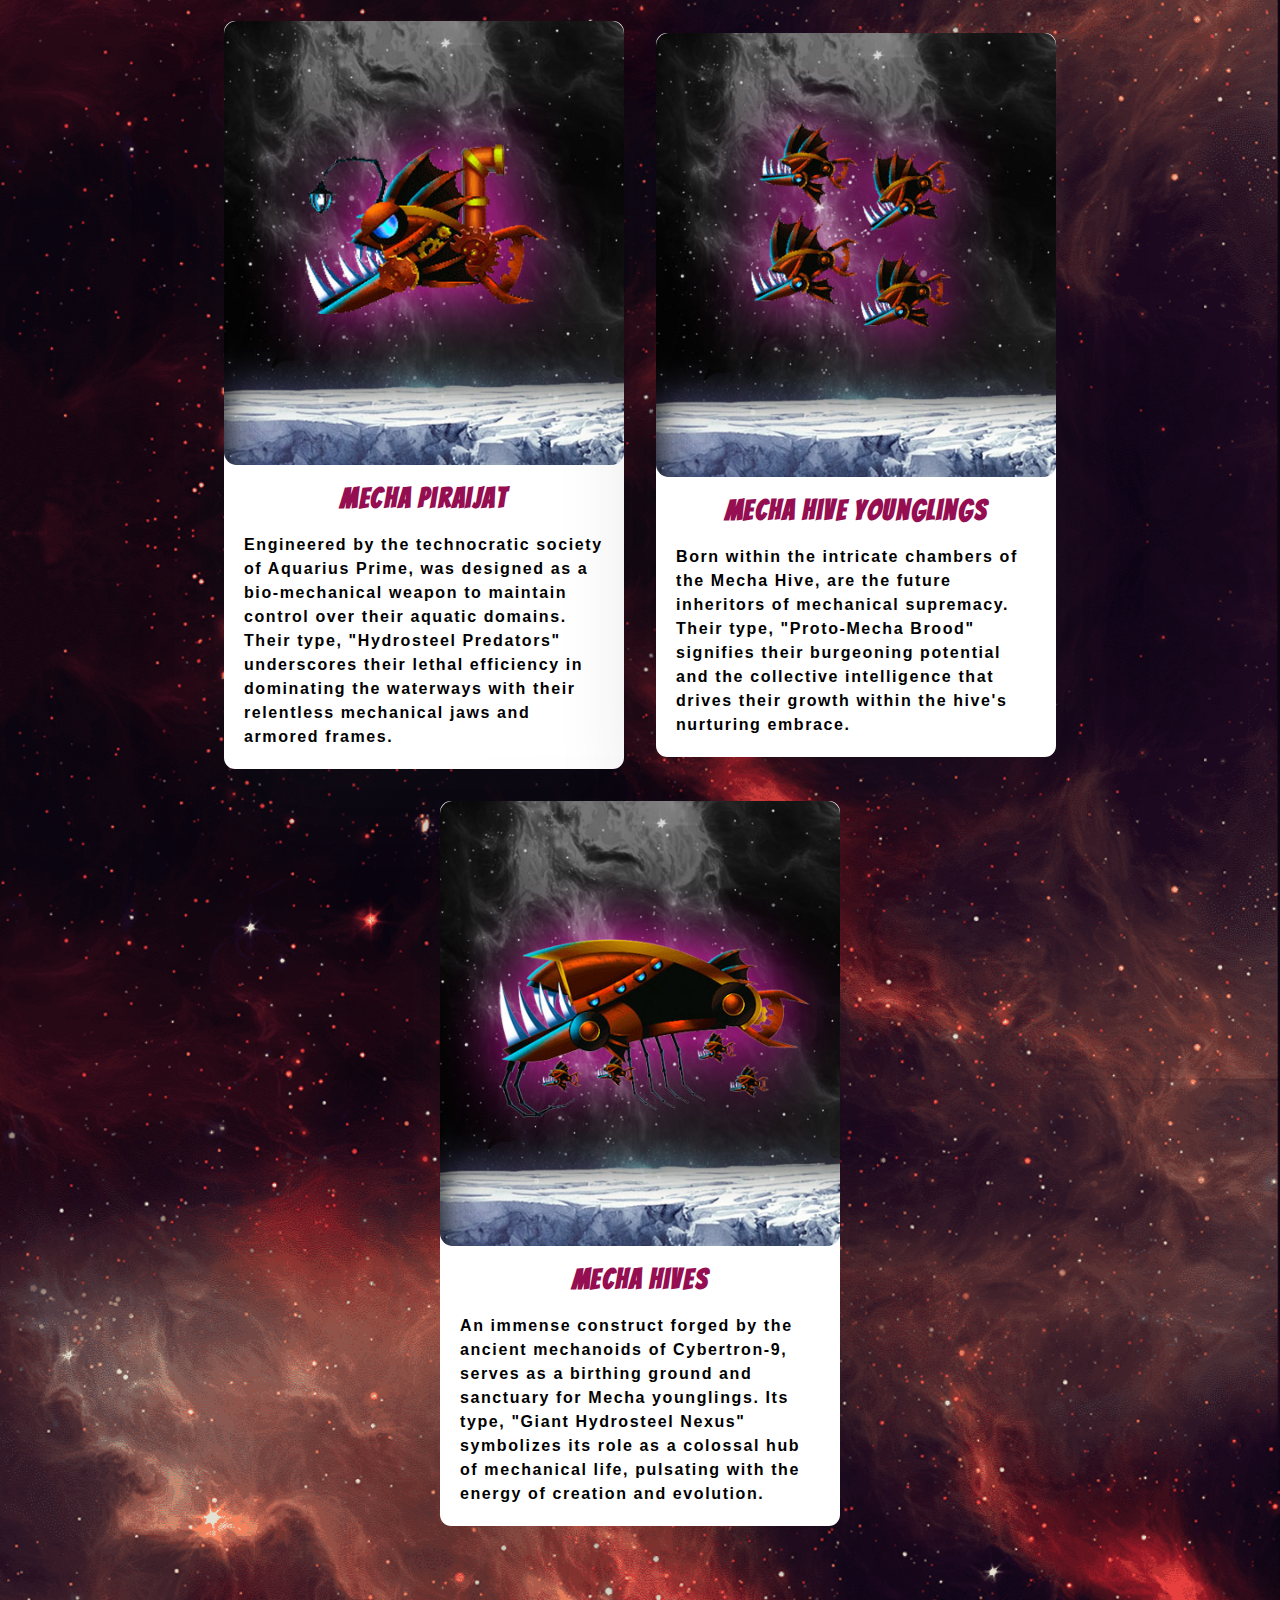
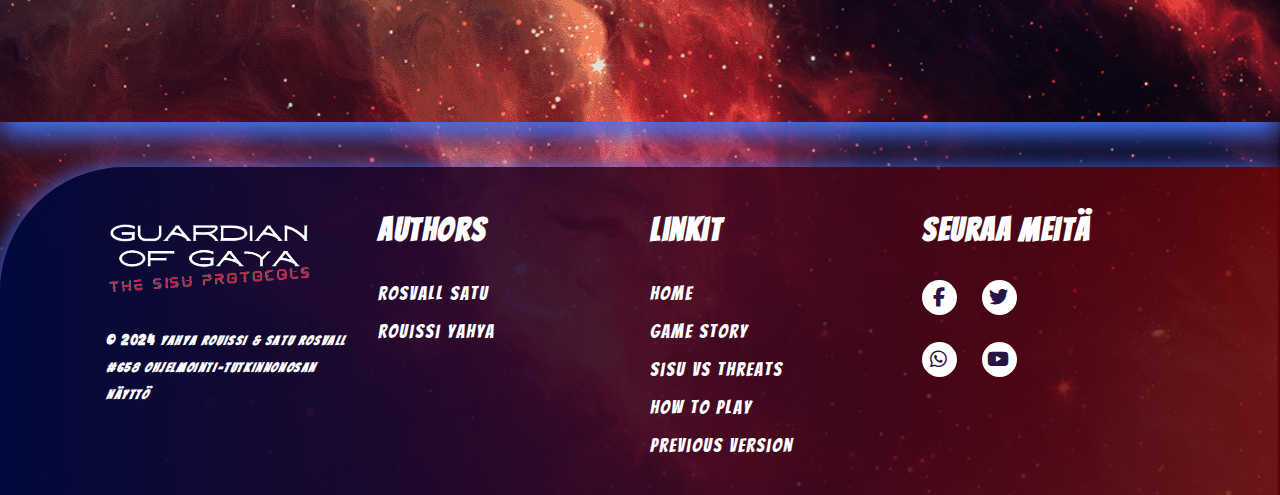
==== commit 6875200d: "Updating video section" ====
--- a/index.html
+++ b/index.html
@@ -94,19 +94,18 @@
     <section
       id="game-story"
       class="intro-video-section set-bg d-flex"
-      data-setbg="./assets/img/promo-bg.png"
+      data-setbg="./assets/img/videoposter.jpg"
     >
       <a
-        href="./assets/img/Guardian of Gaya - Pelin tarina.mp4"
+        href="./assets/img/gog-video.mp4"p
         class="video-play-btn video-popup"
         ><img src="./assets/img/icons/solid-right-arrow.png" alt="#"
       /></a>
       <div class="container">
         <div class="video-text">
-          <h2>Promo video: Pelin tarina</h2>
-          <p>
-            Lorem ipsum dolor sit amet, consectetur adipiscing elit, sed do
-            eiusmod tempor incididunt.
+          <h2>Dive into the Game's Storyline!</h2>
+          <p>
+            Watch the thrilling adventure unfold. Don't miss out, press play now!
           </p>
         </div>
       </div>
--- a/style.css
+++ b/style.css
@@ -673,6 +673,7 @@
 /* TRYOUT for infocards text*/
 .h2p-content-section .info-card p {
   font-size: 1em;
+  font-weight: 600;
   line-height: 1.5;
   text-align: left;
   font-family: "Gill Sans", "Gill Sans MT", Calibri, "Trebuchet MS", sans-serif;
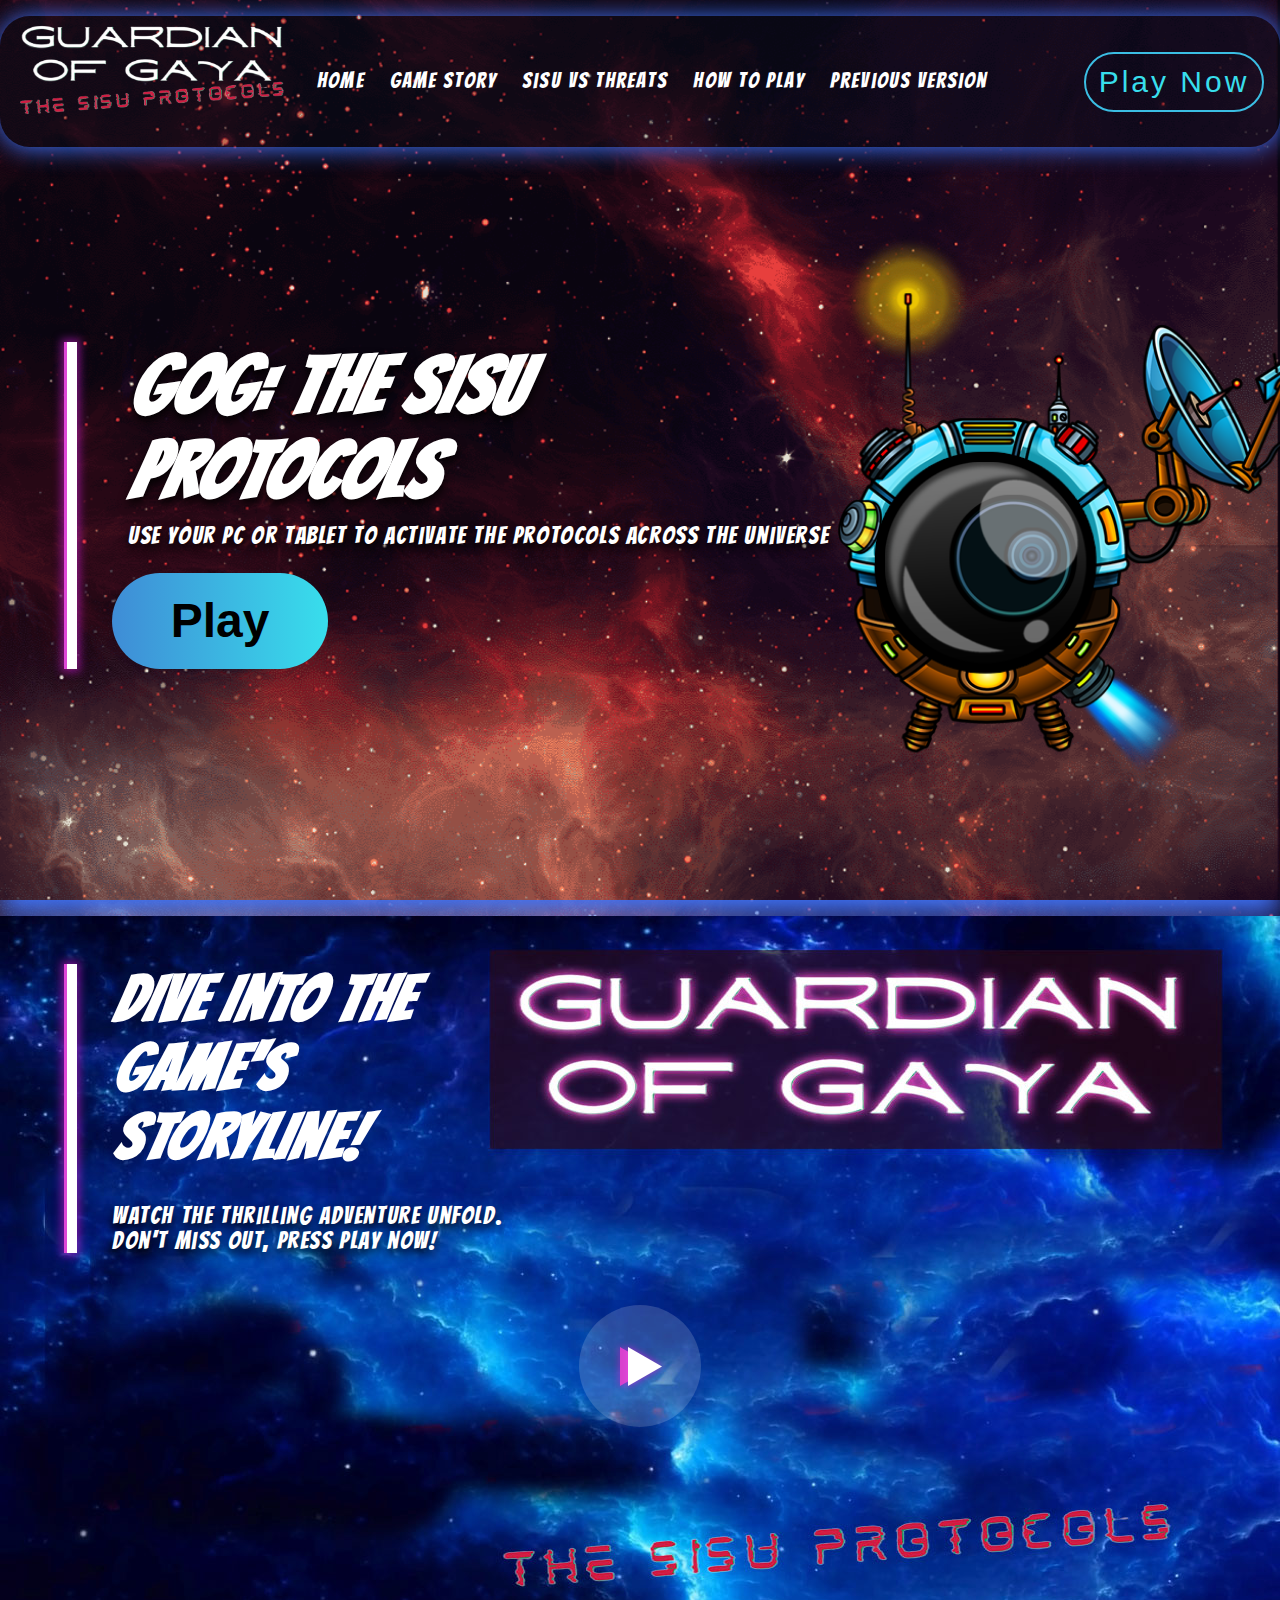
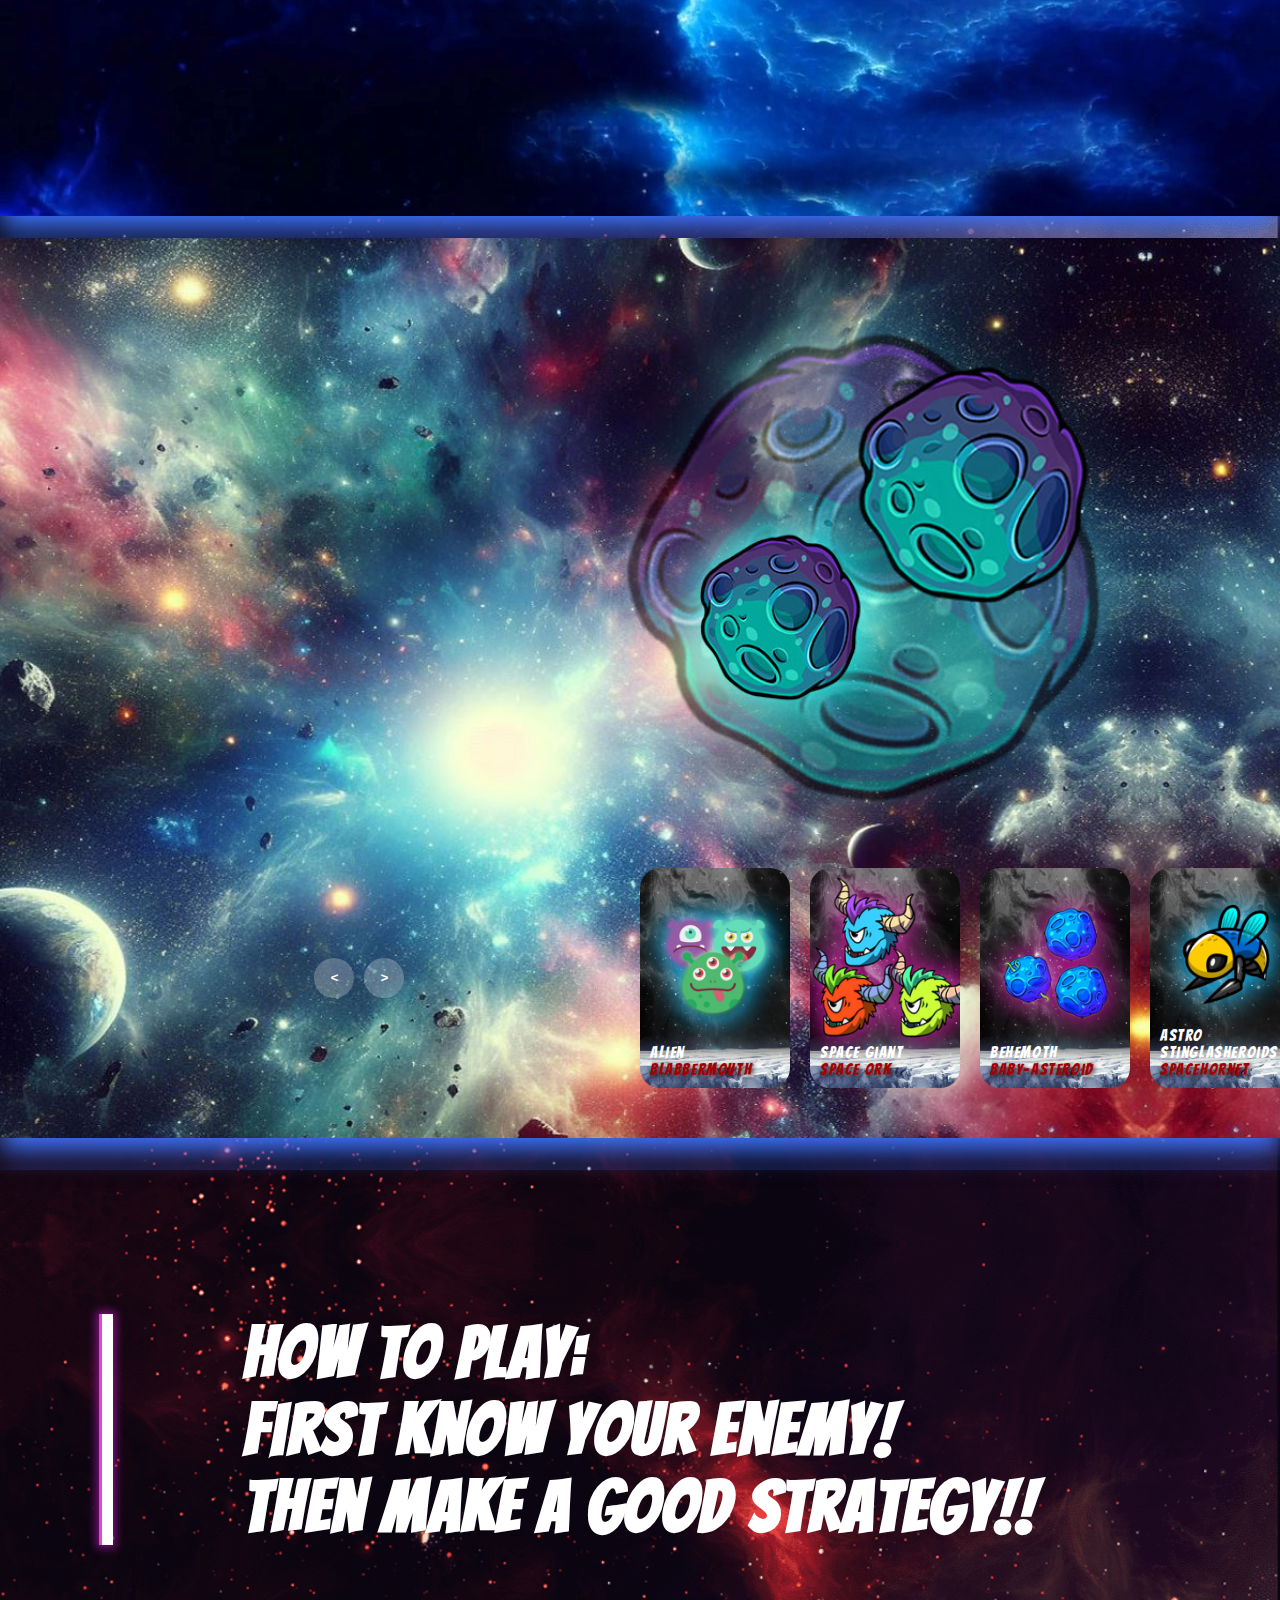
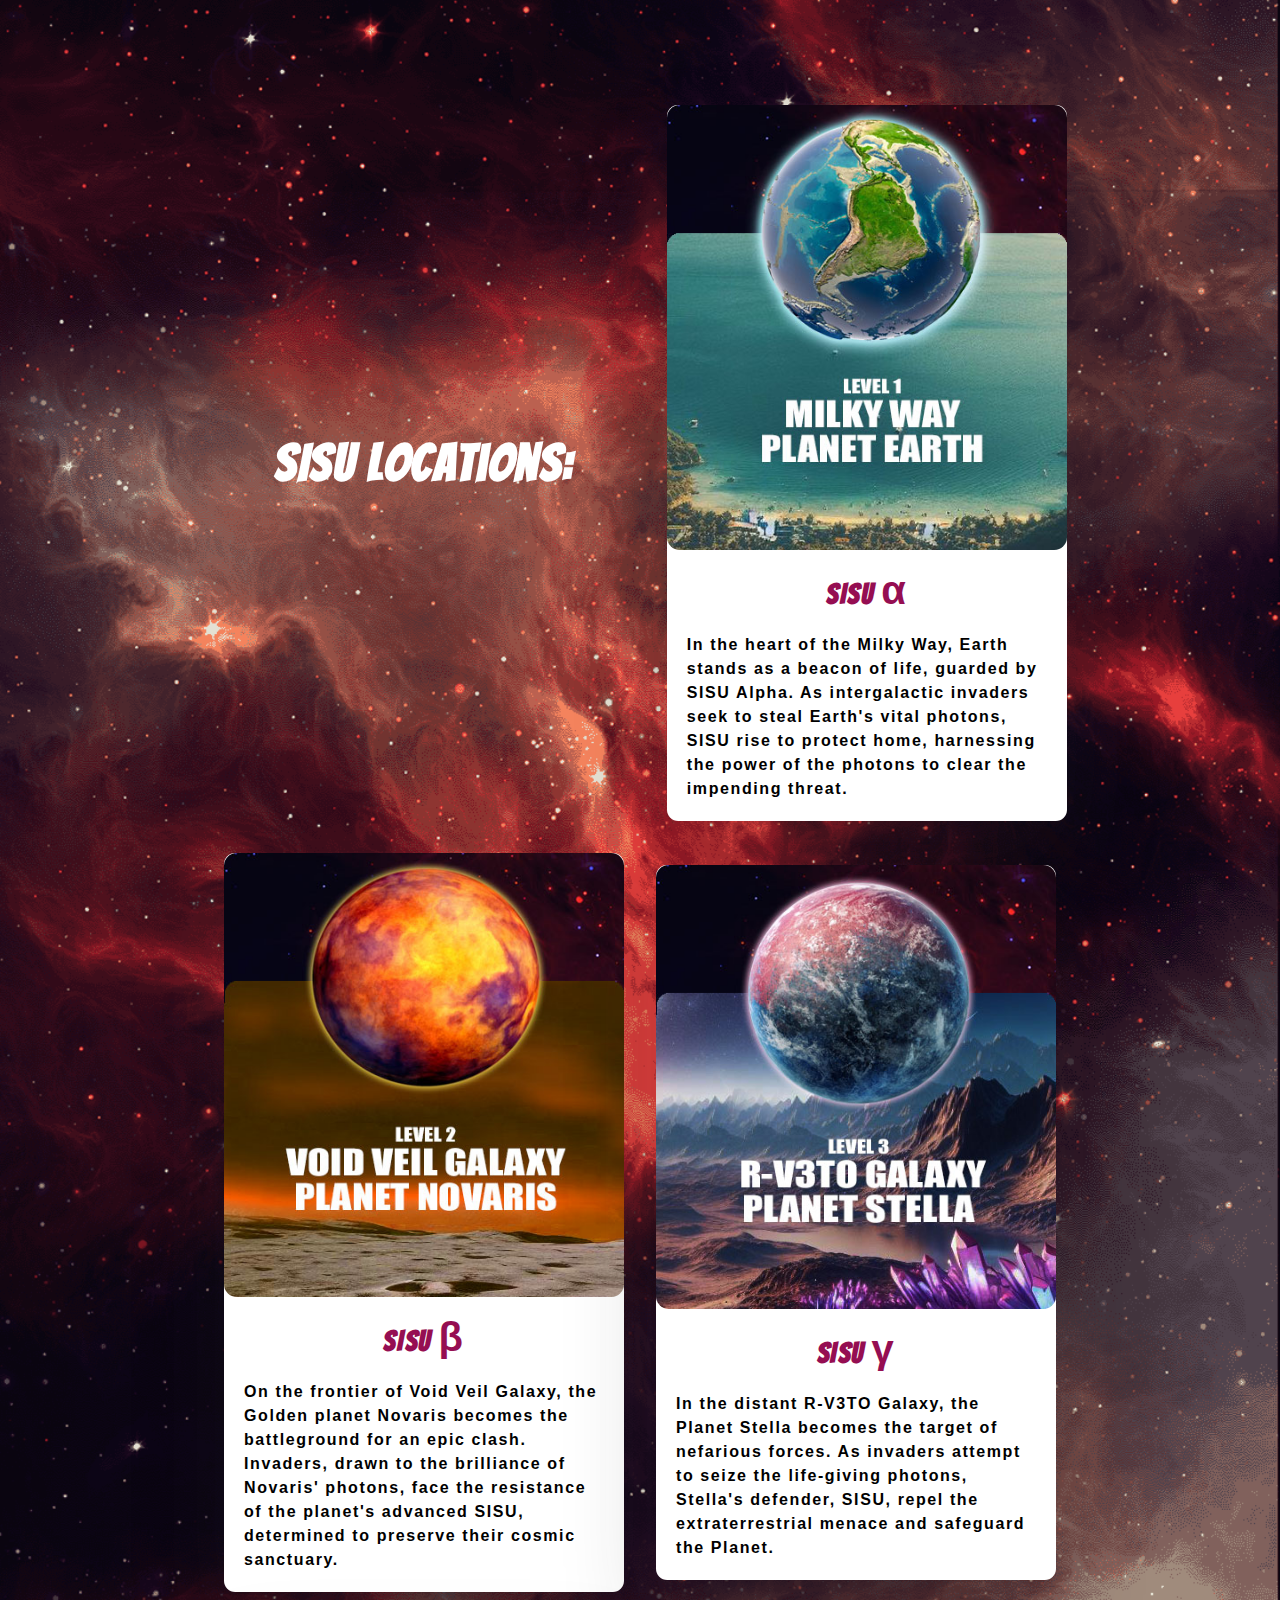
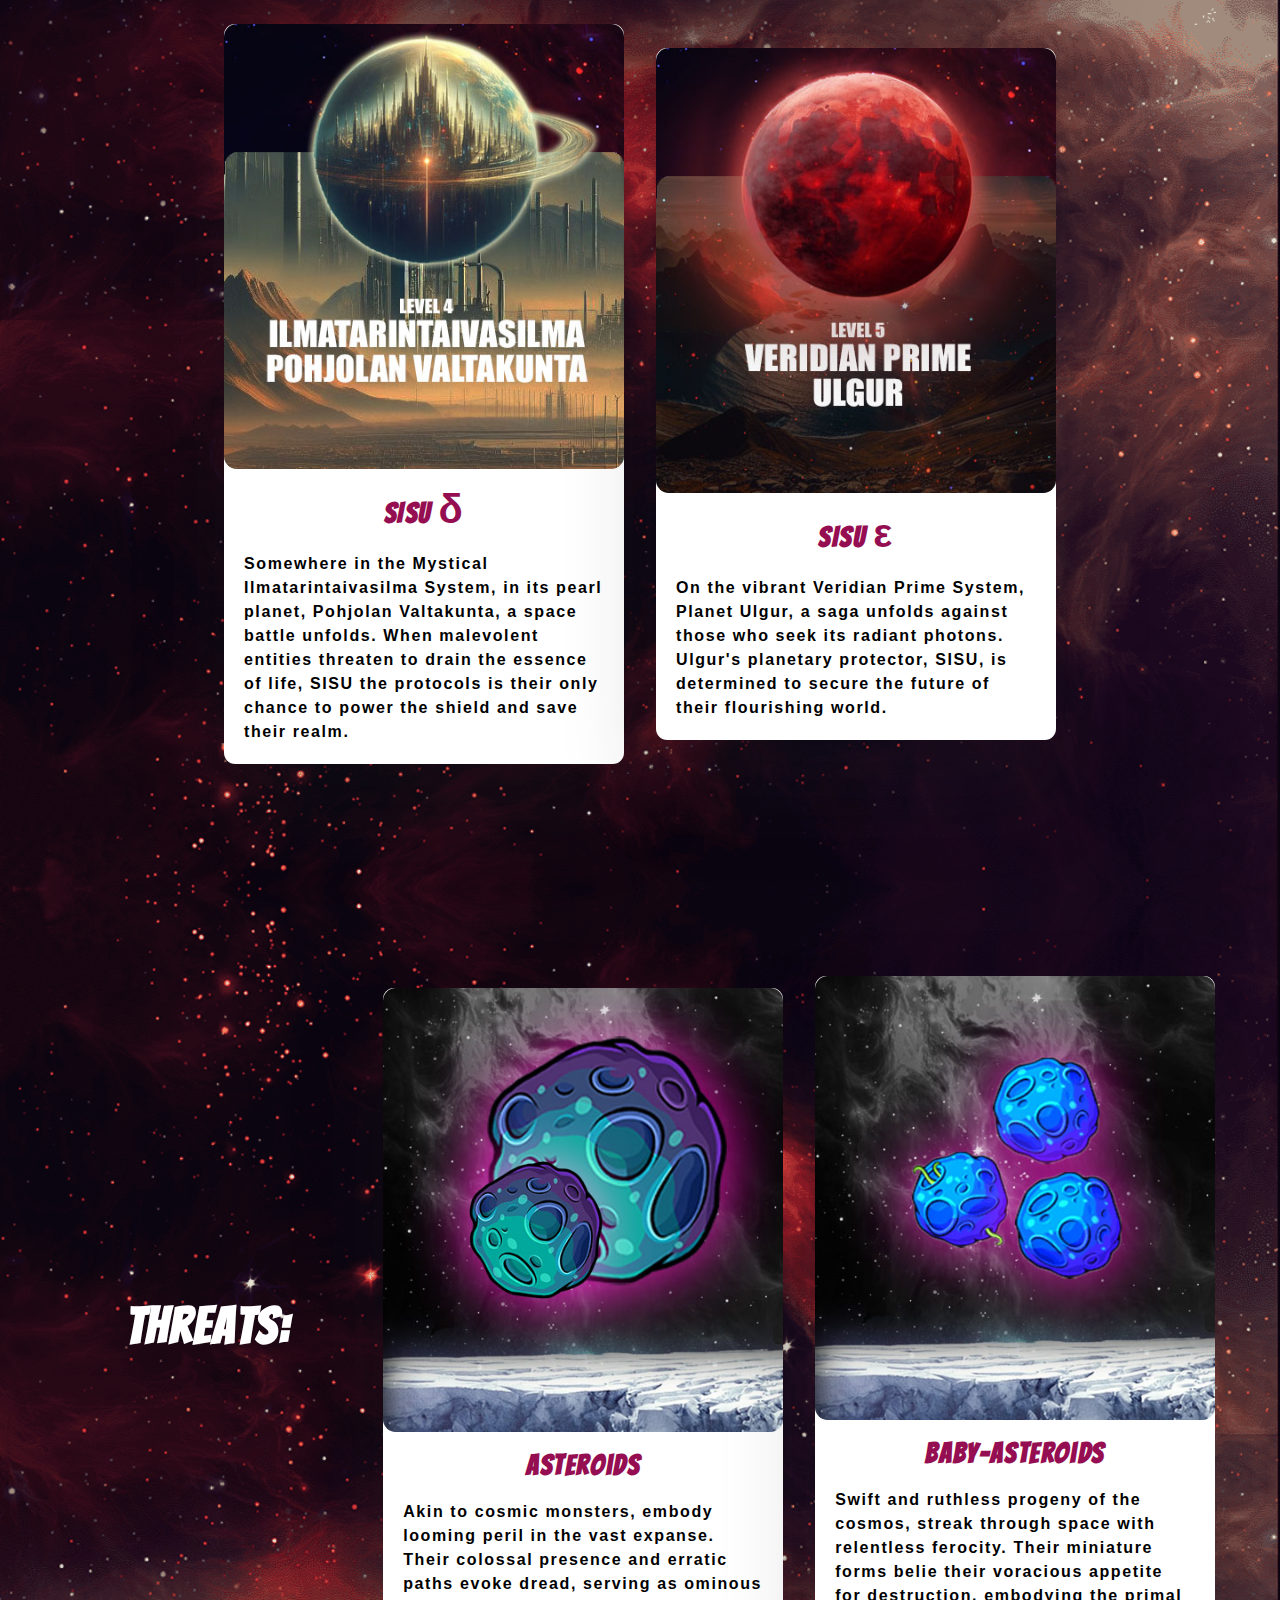
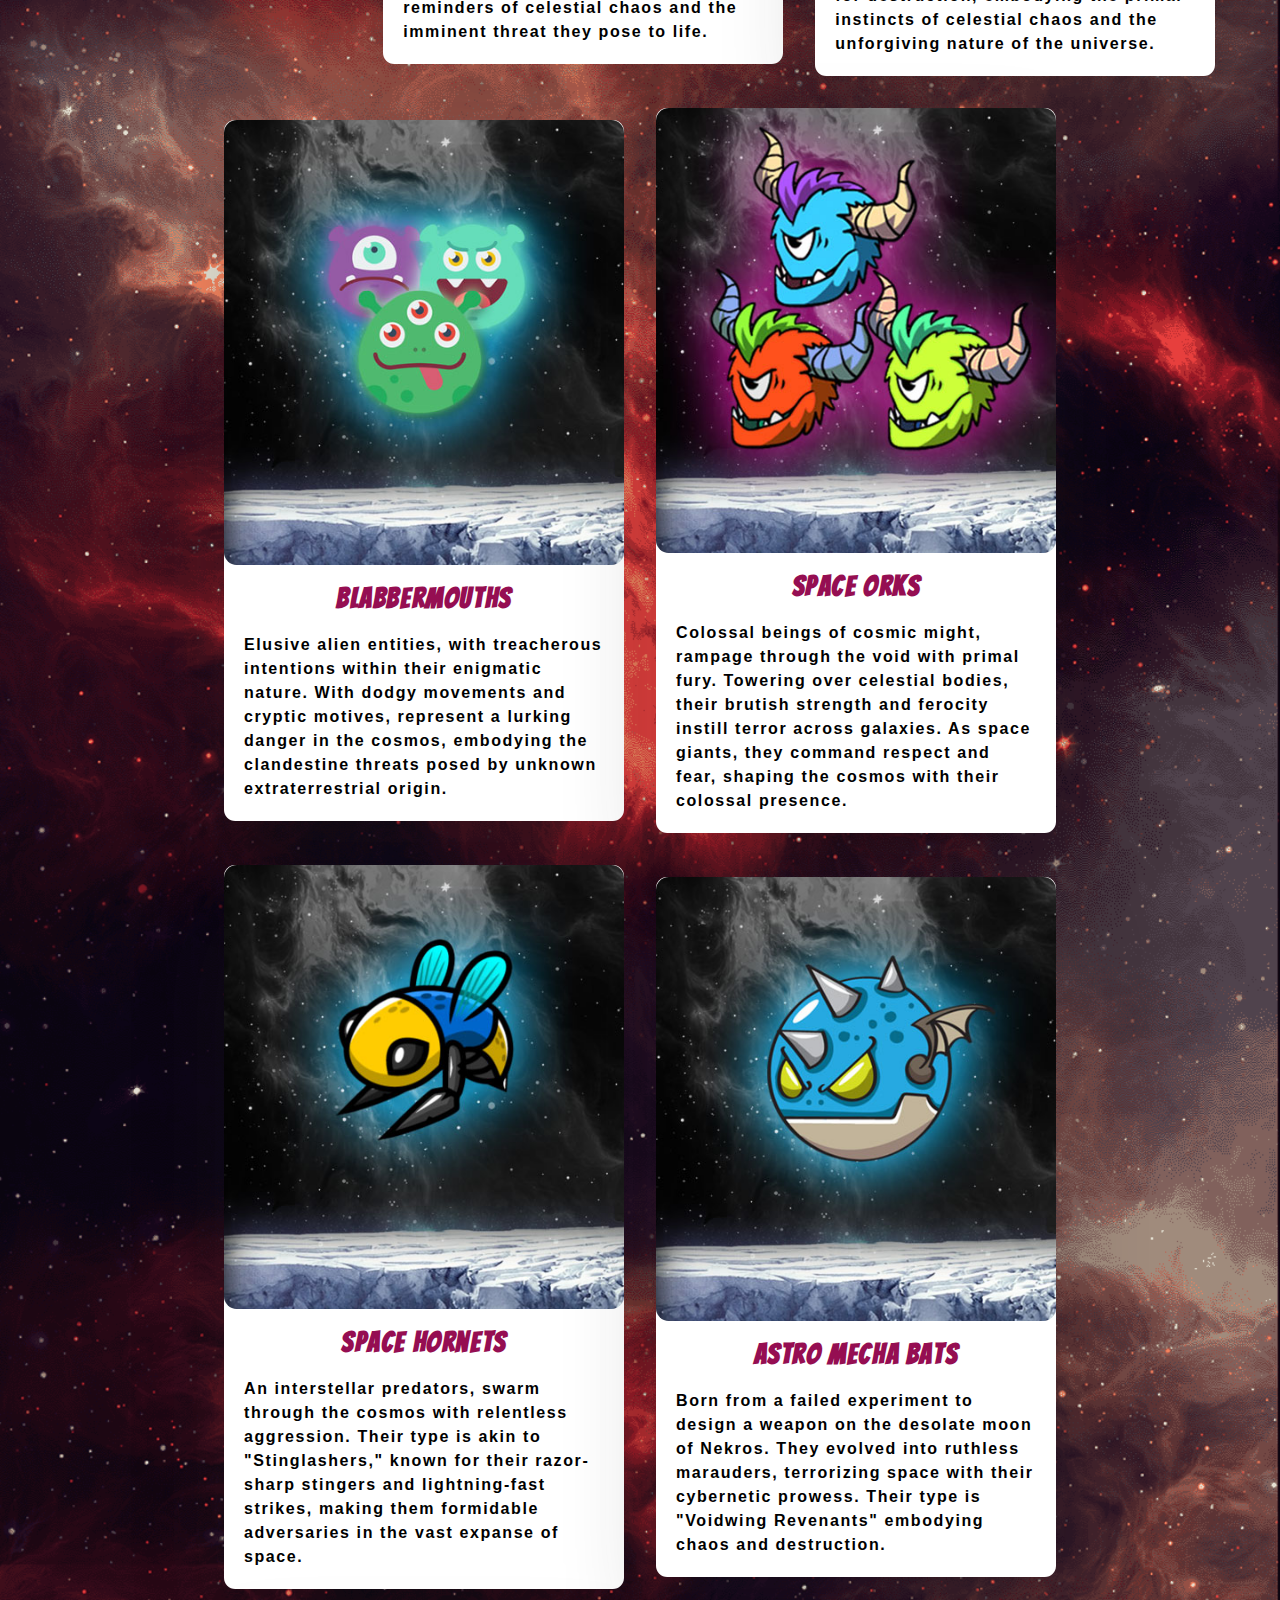
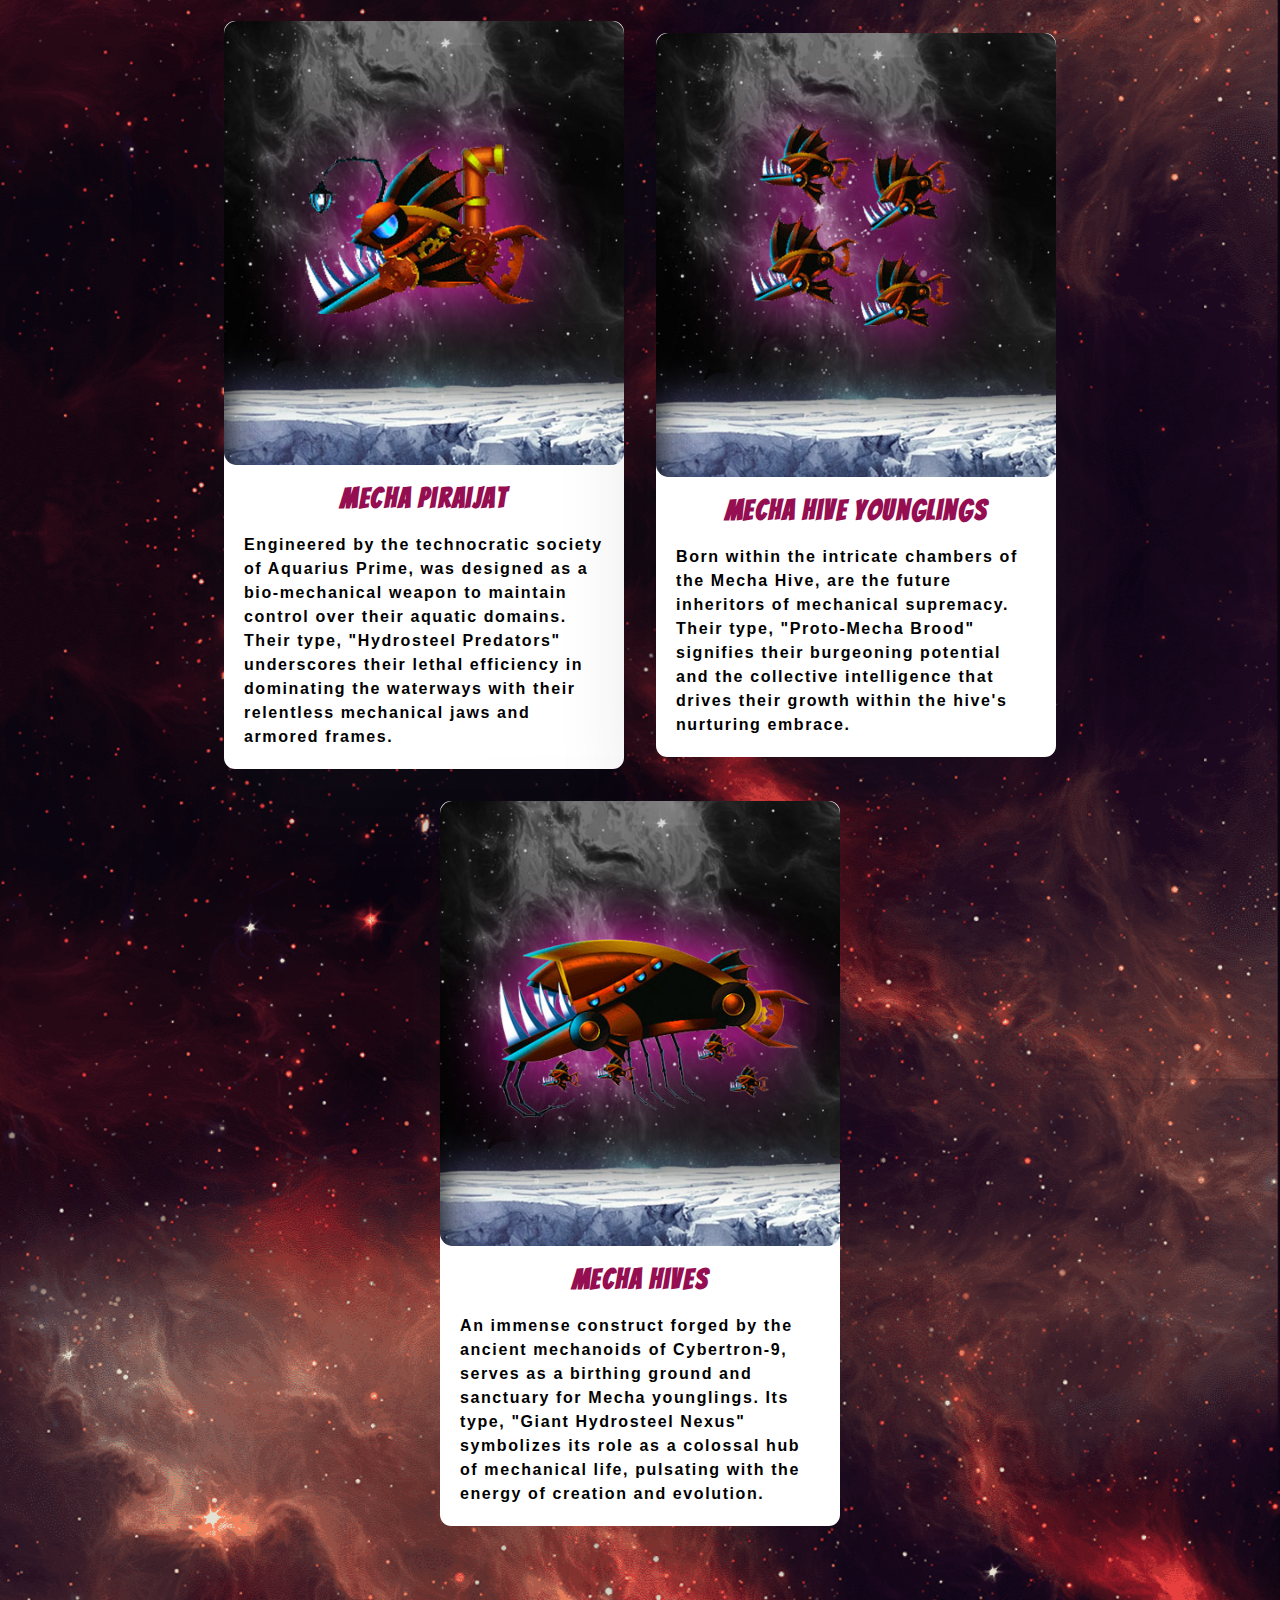
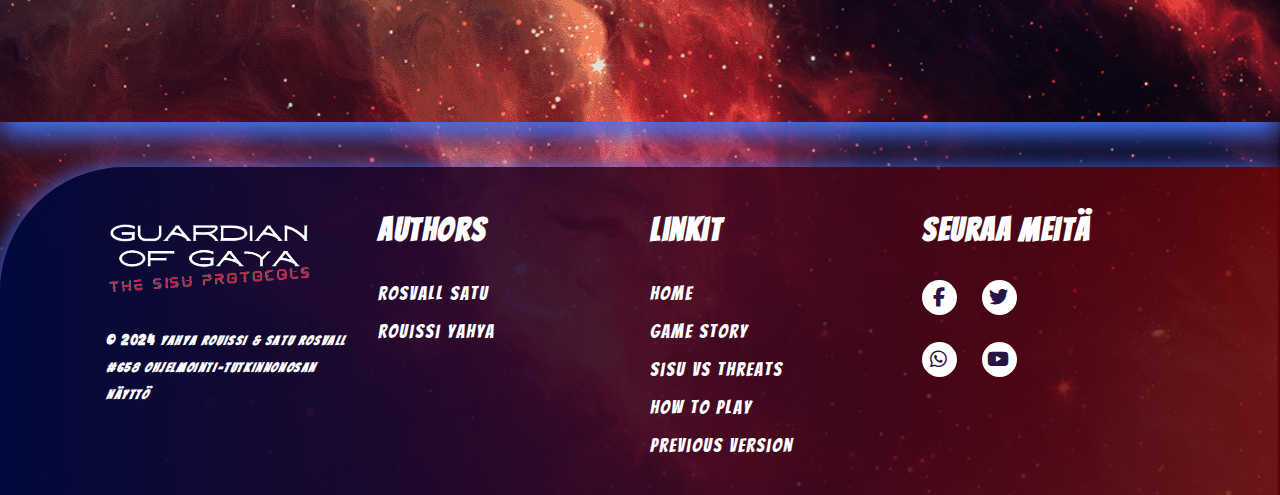
==== commit 789b68bf: "content code updated" ====
--- a/index.html
+++ b/index.html
@@ -80,7 +80,7 @@
         <div class="InnerDiv">
           <div class="center video-text">
             <p class="title">GoG: The SISU Protocols</p>
-            <p class="sub_des">Activate the Protocols across the univers</p>
+            <p class="sub_des">Use your PC or Tablet to Activate the protocols across the Universe</p>
             <div class="btns">
               <button onclick="goTo('./gog.html')">Play</button>
             </div>
@@ -97,7 +97,7 @@
       data-setbg="./assets/img/videoposter.jpg"
     >
       <a
-        href="./assets/img/gog-video.mp4"p
+        href="./assets/img/gog-video2.mp4"
         class="video-play-btn video-popup"
         ><img src="./assets/img/icons/solid-right-arrow.png" alt="#"
       /></a>
